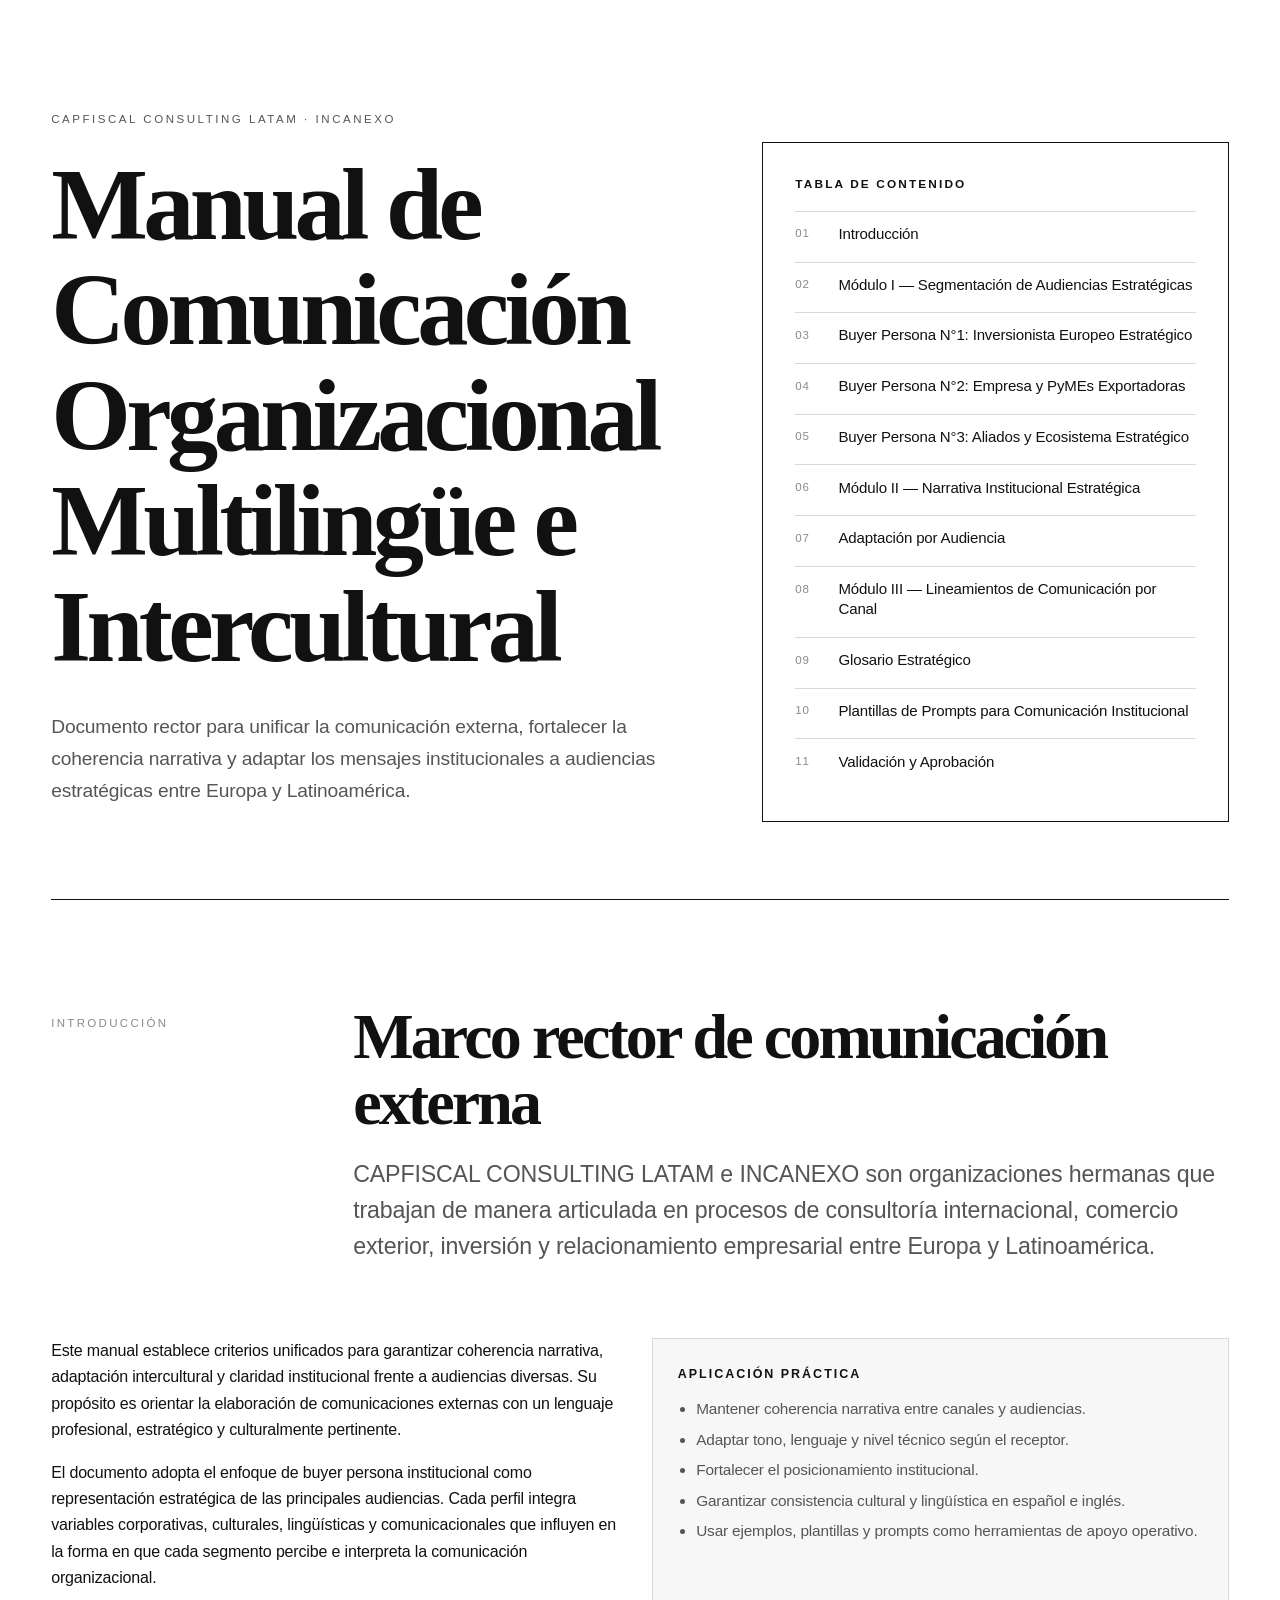
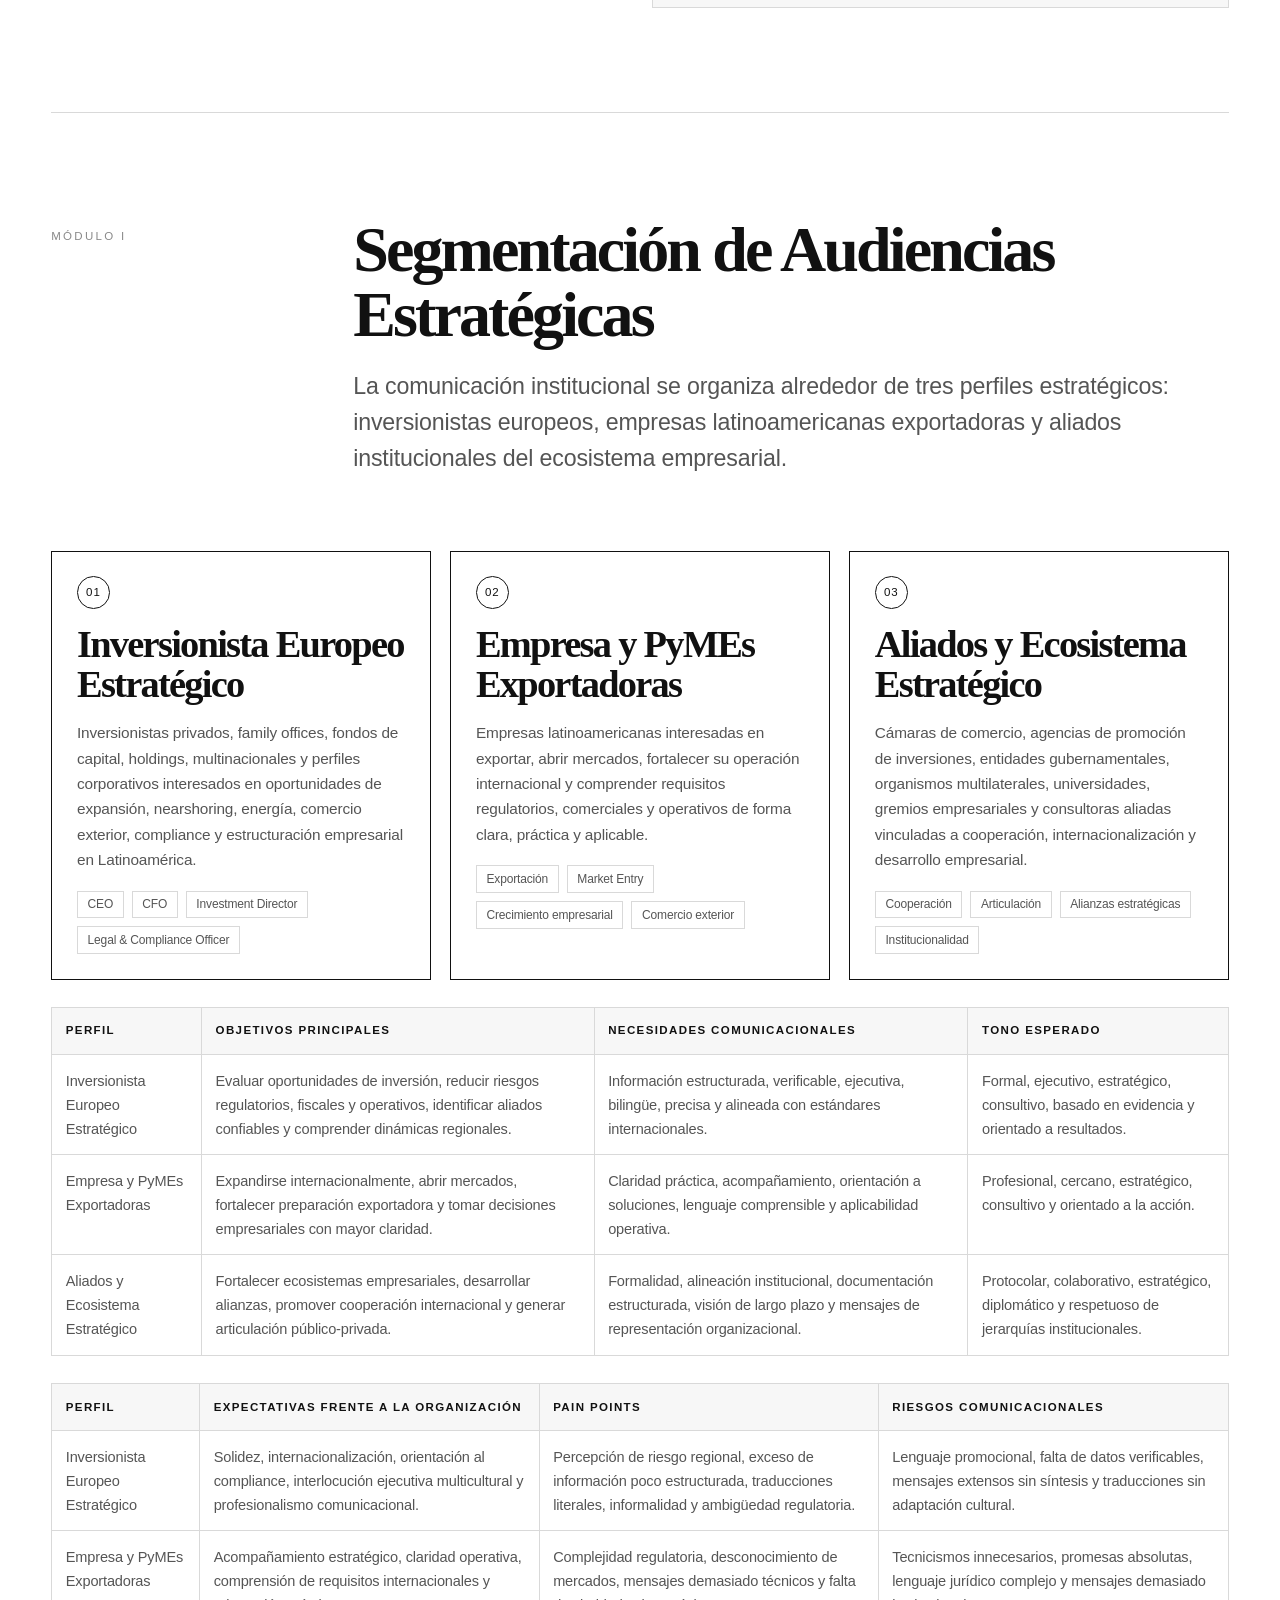
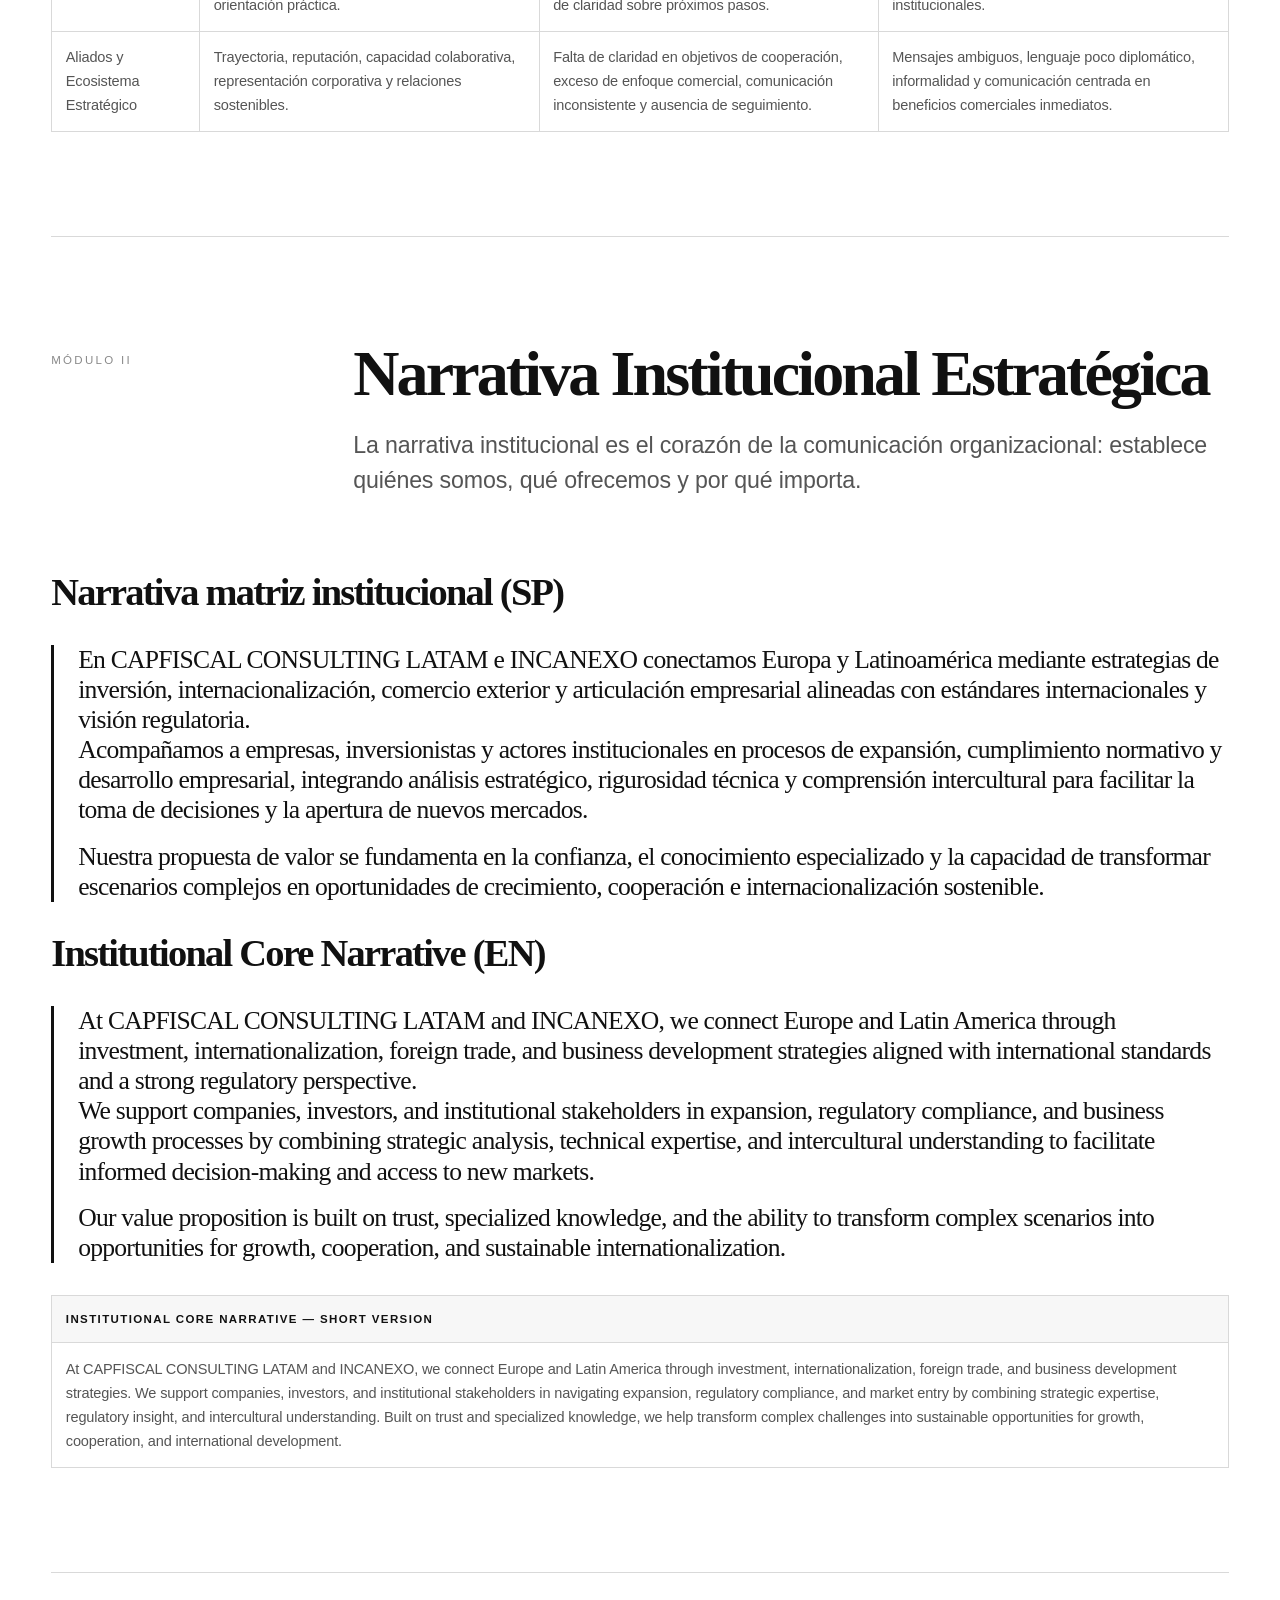
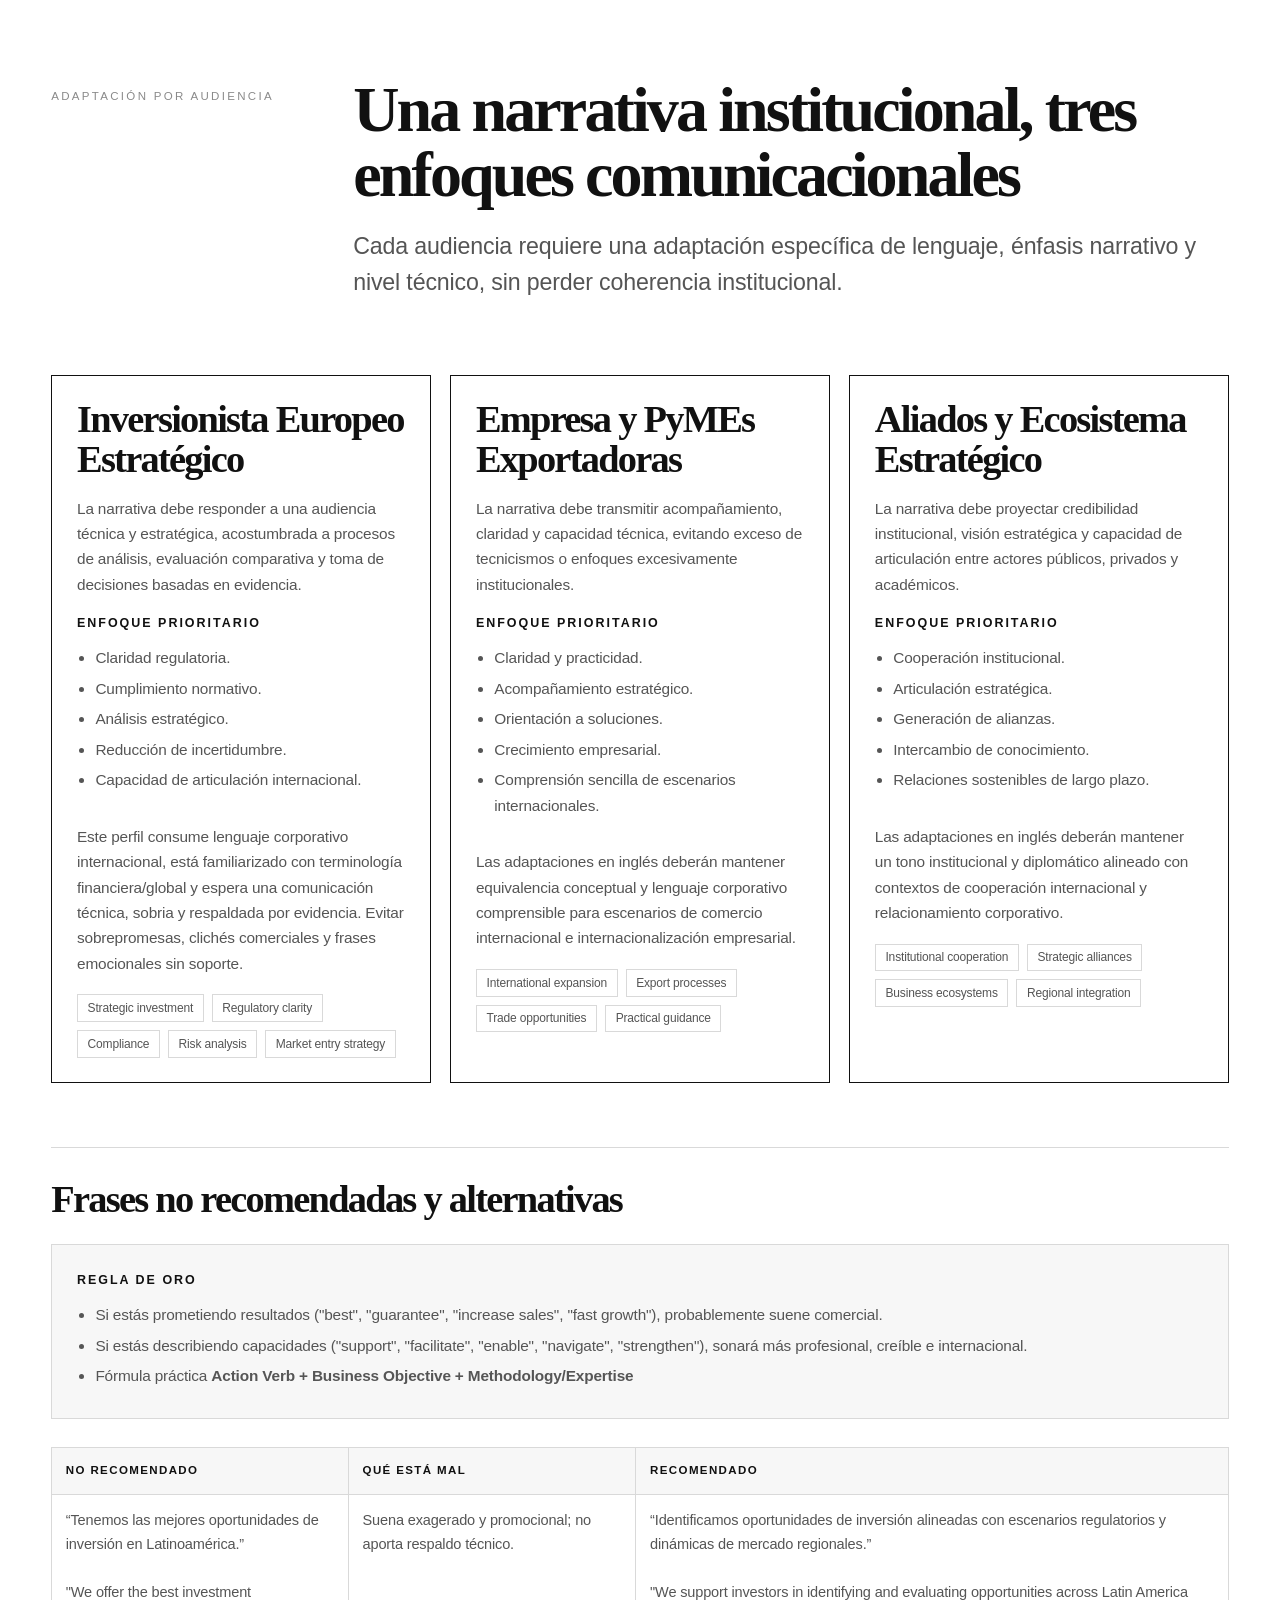
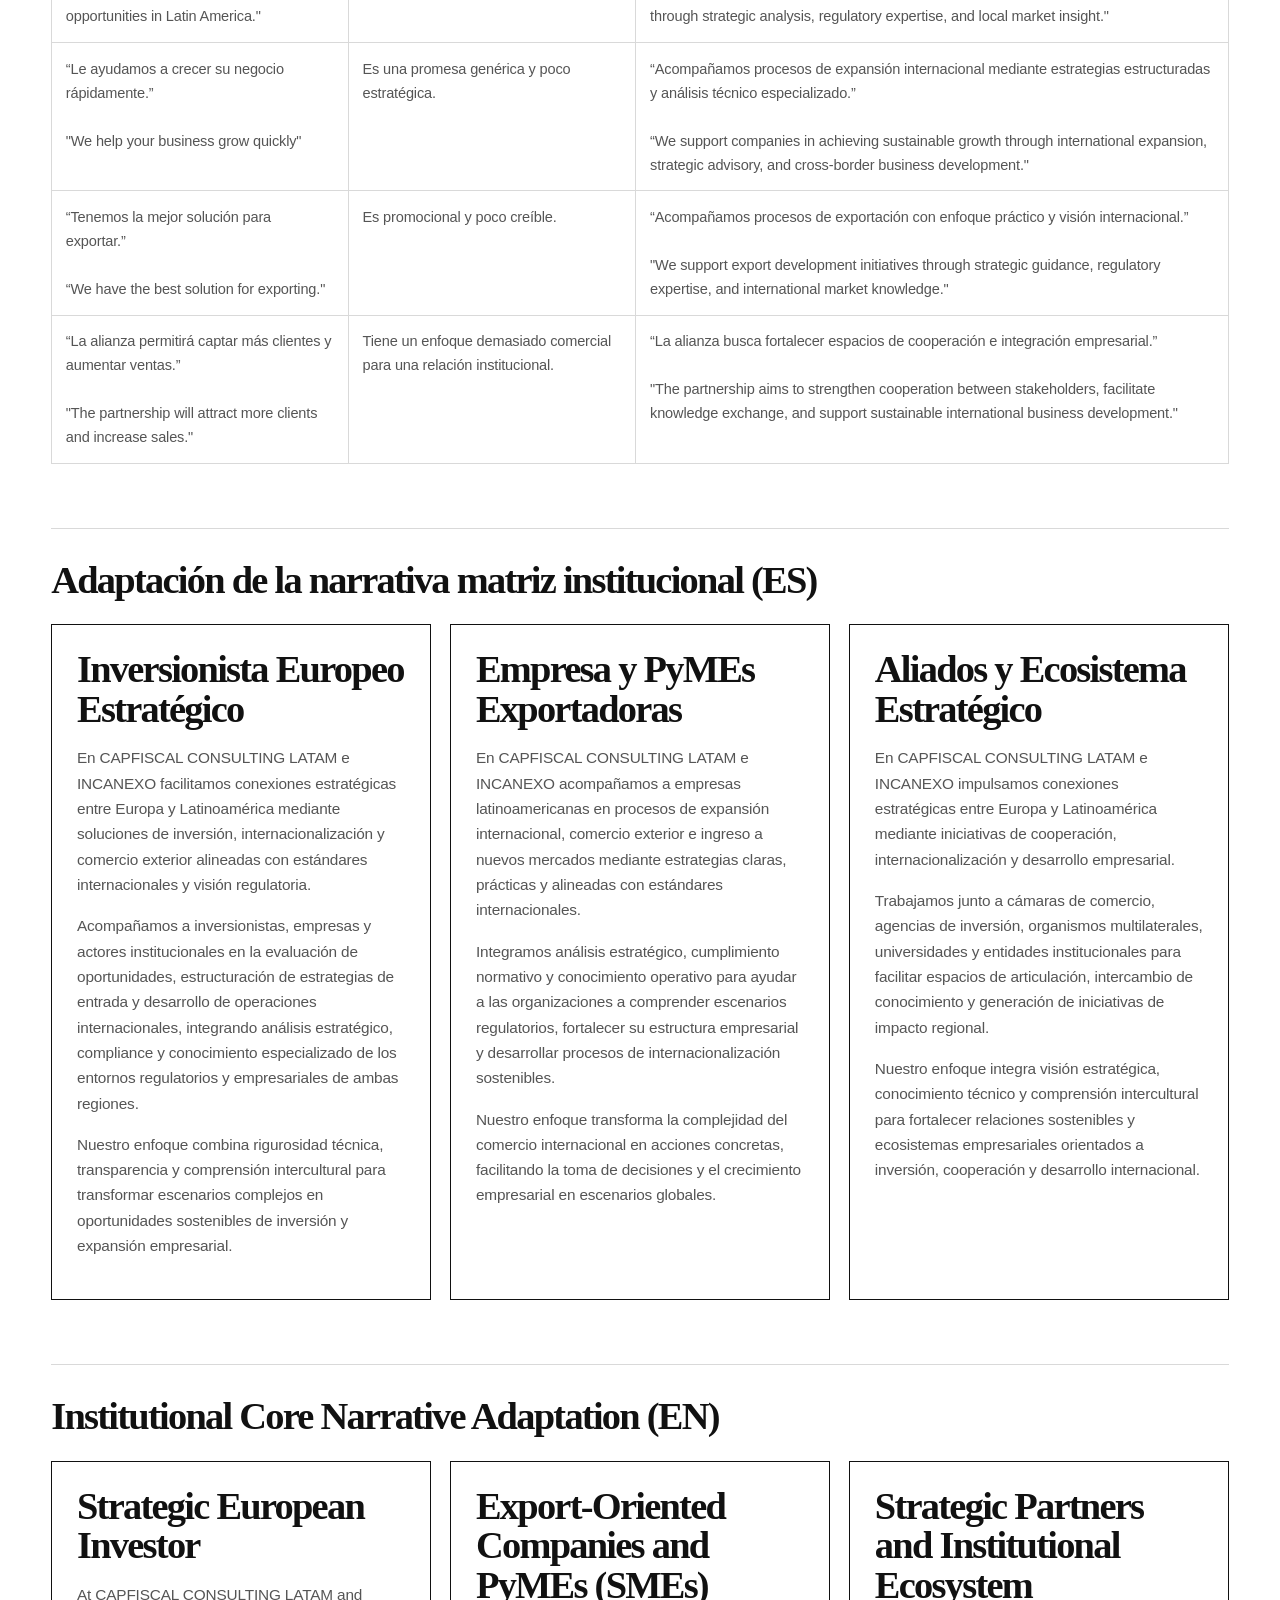
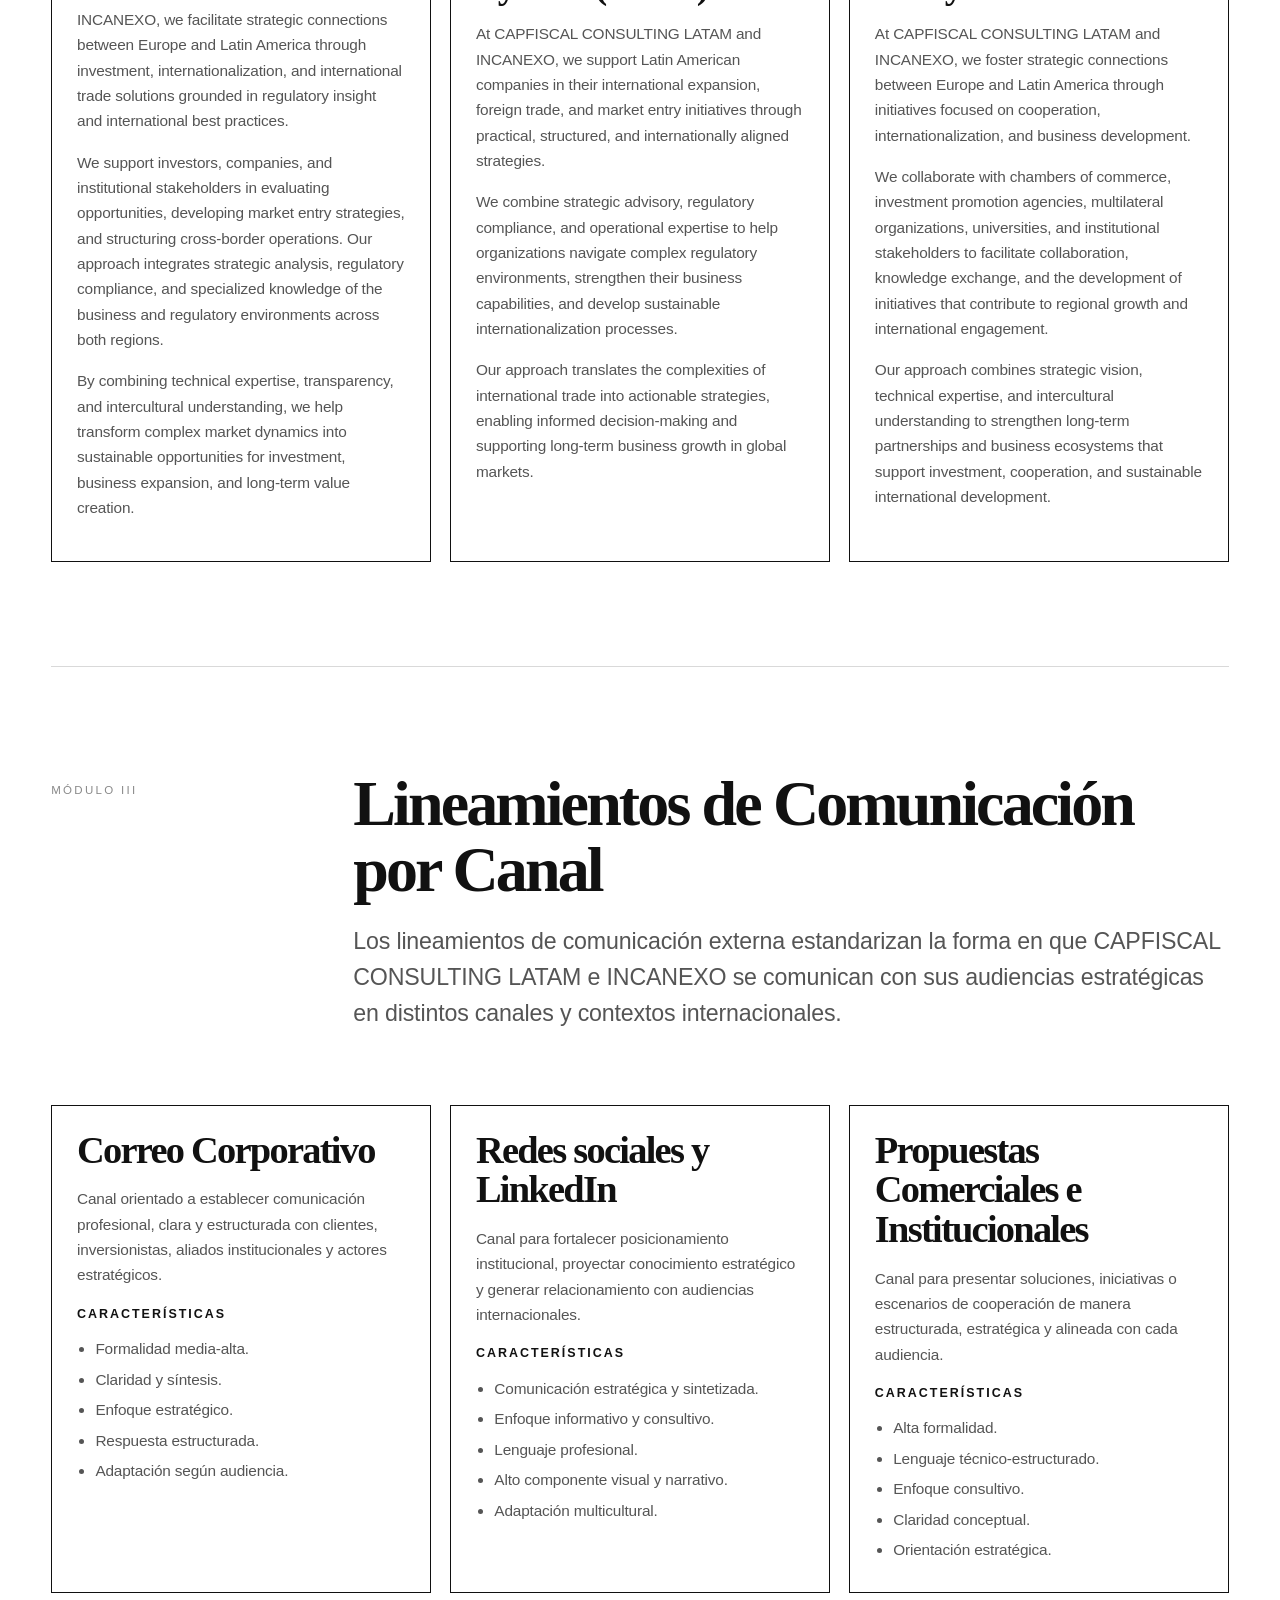
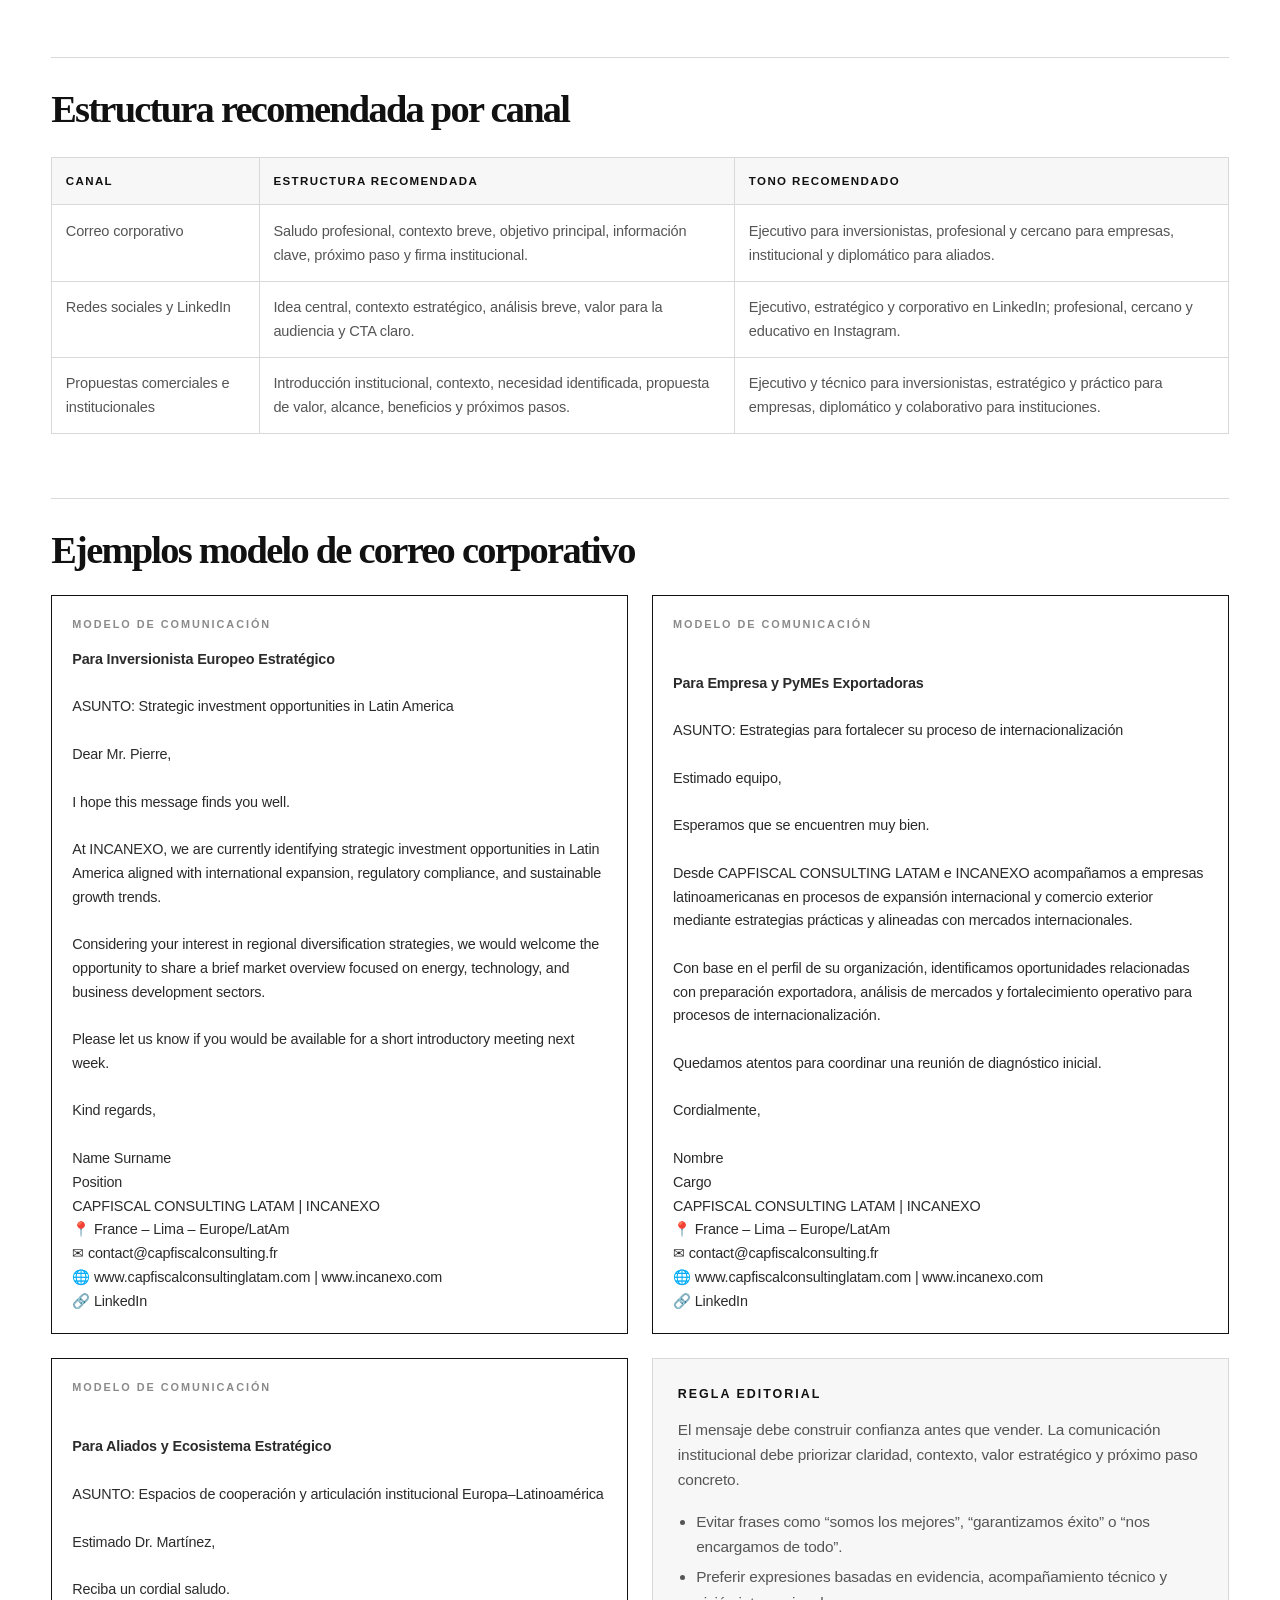
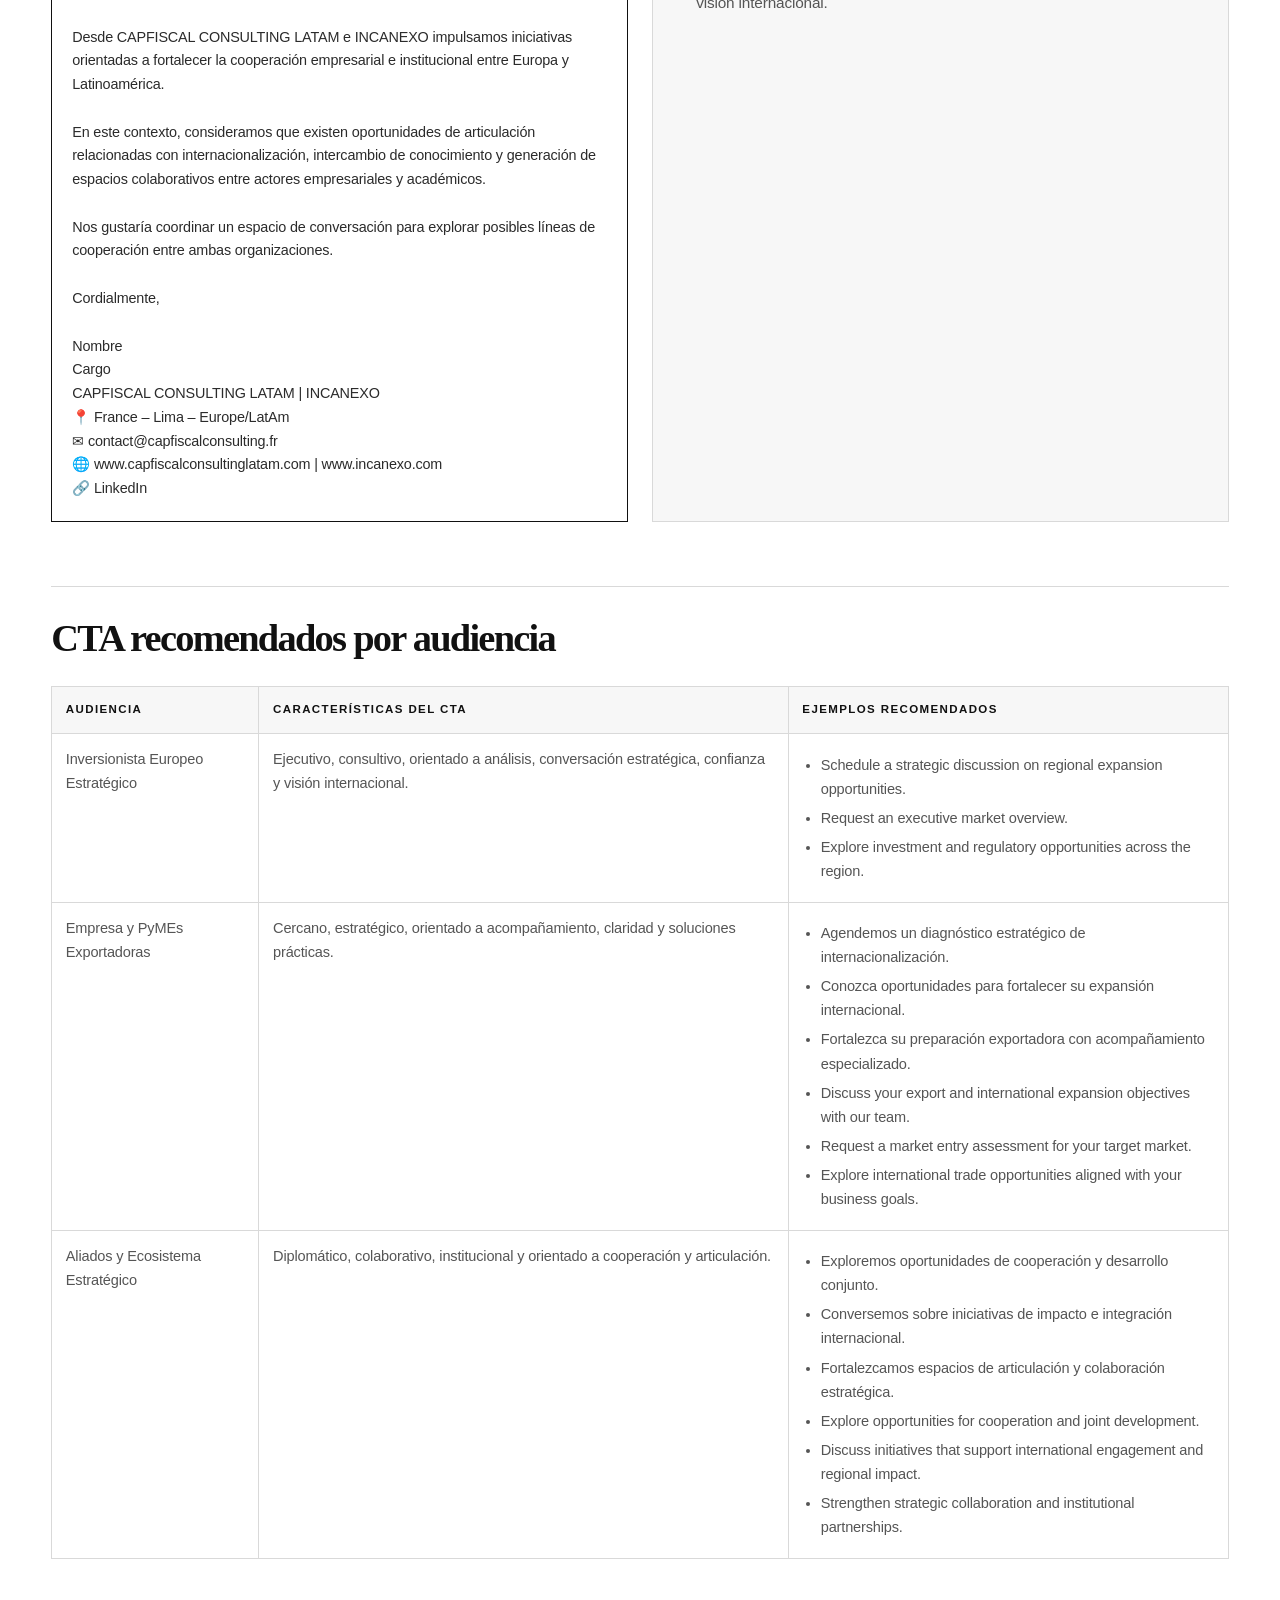
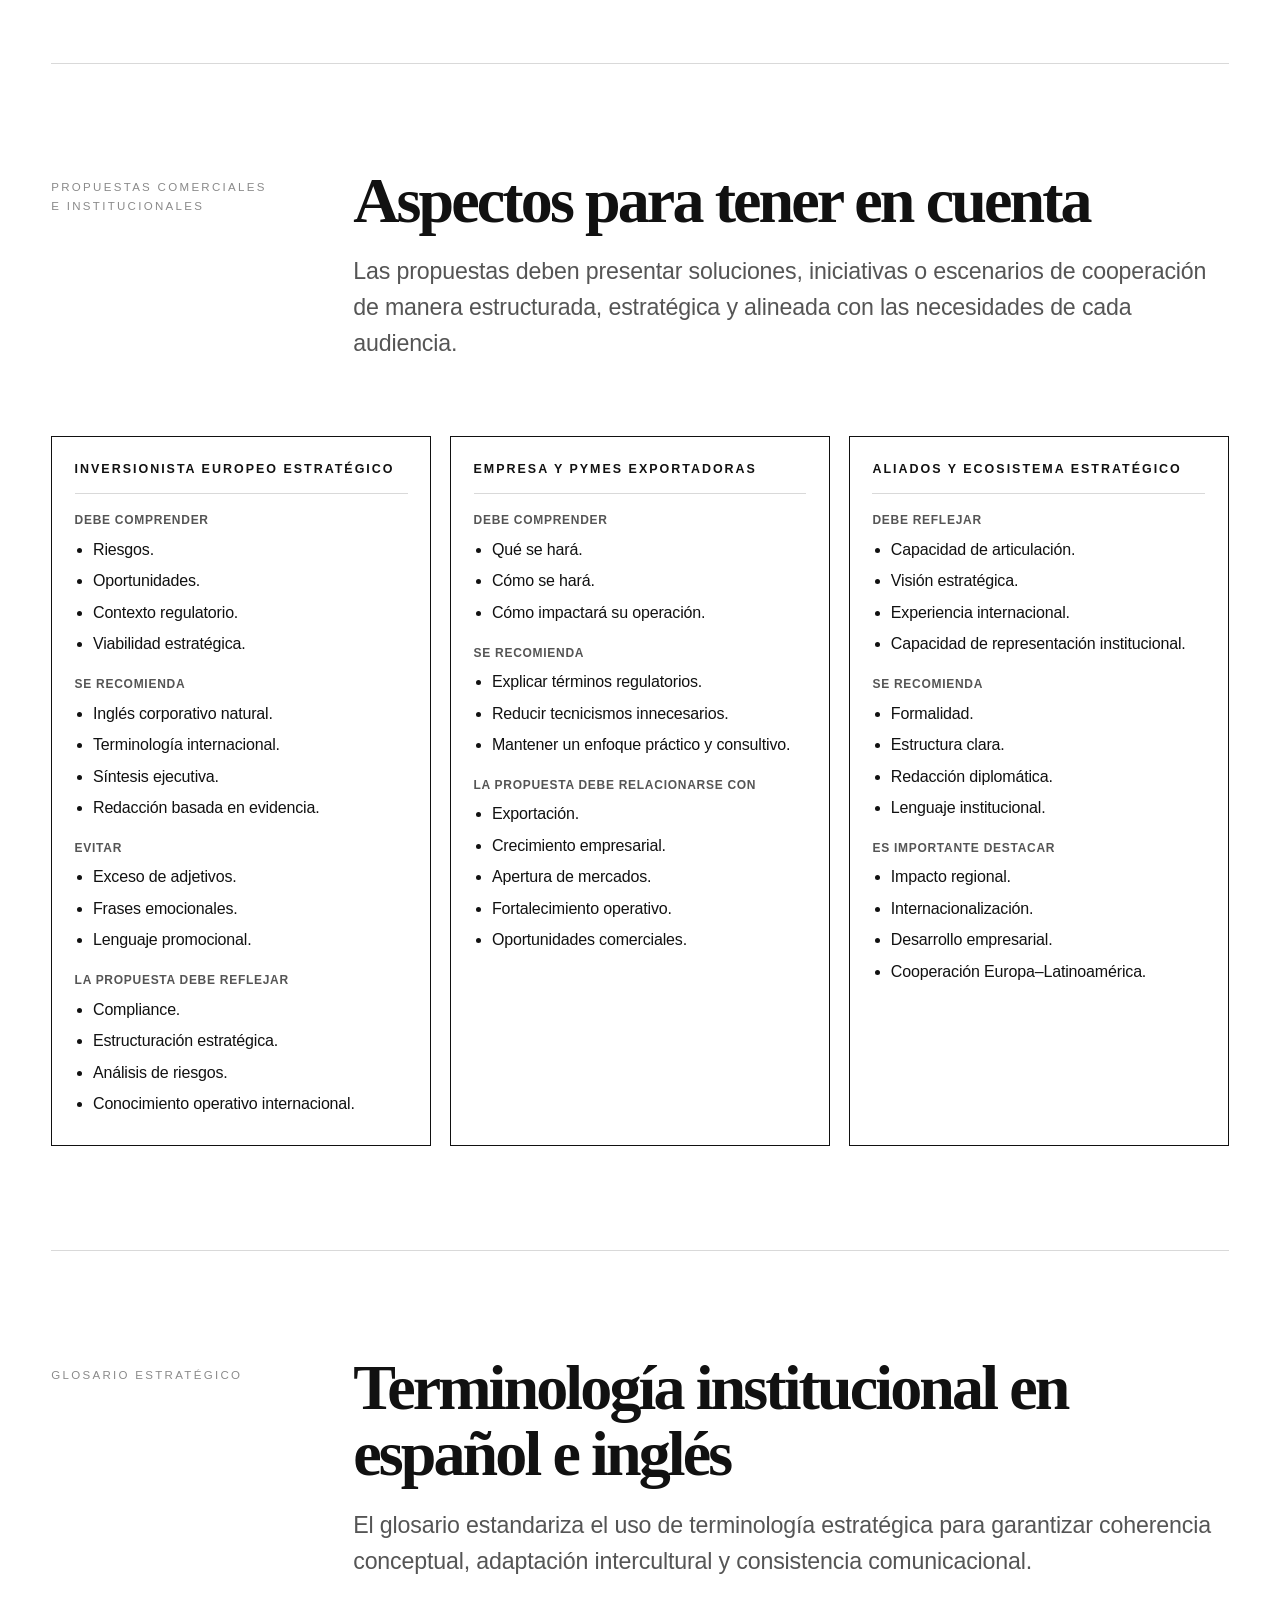
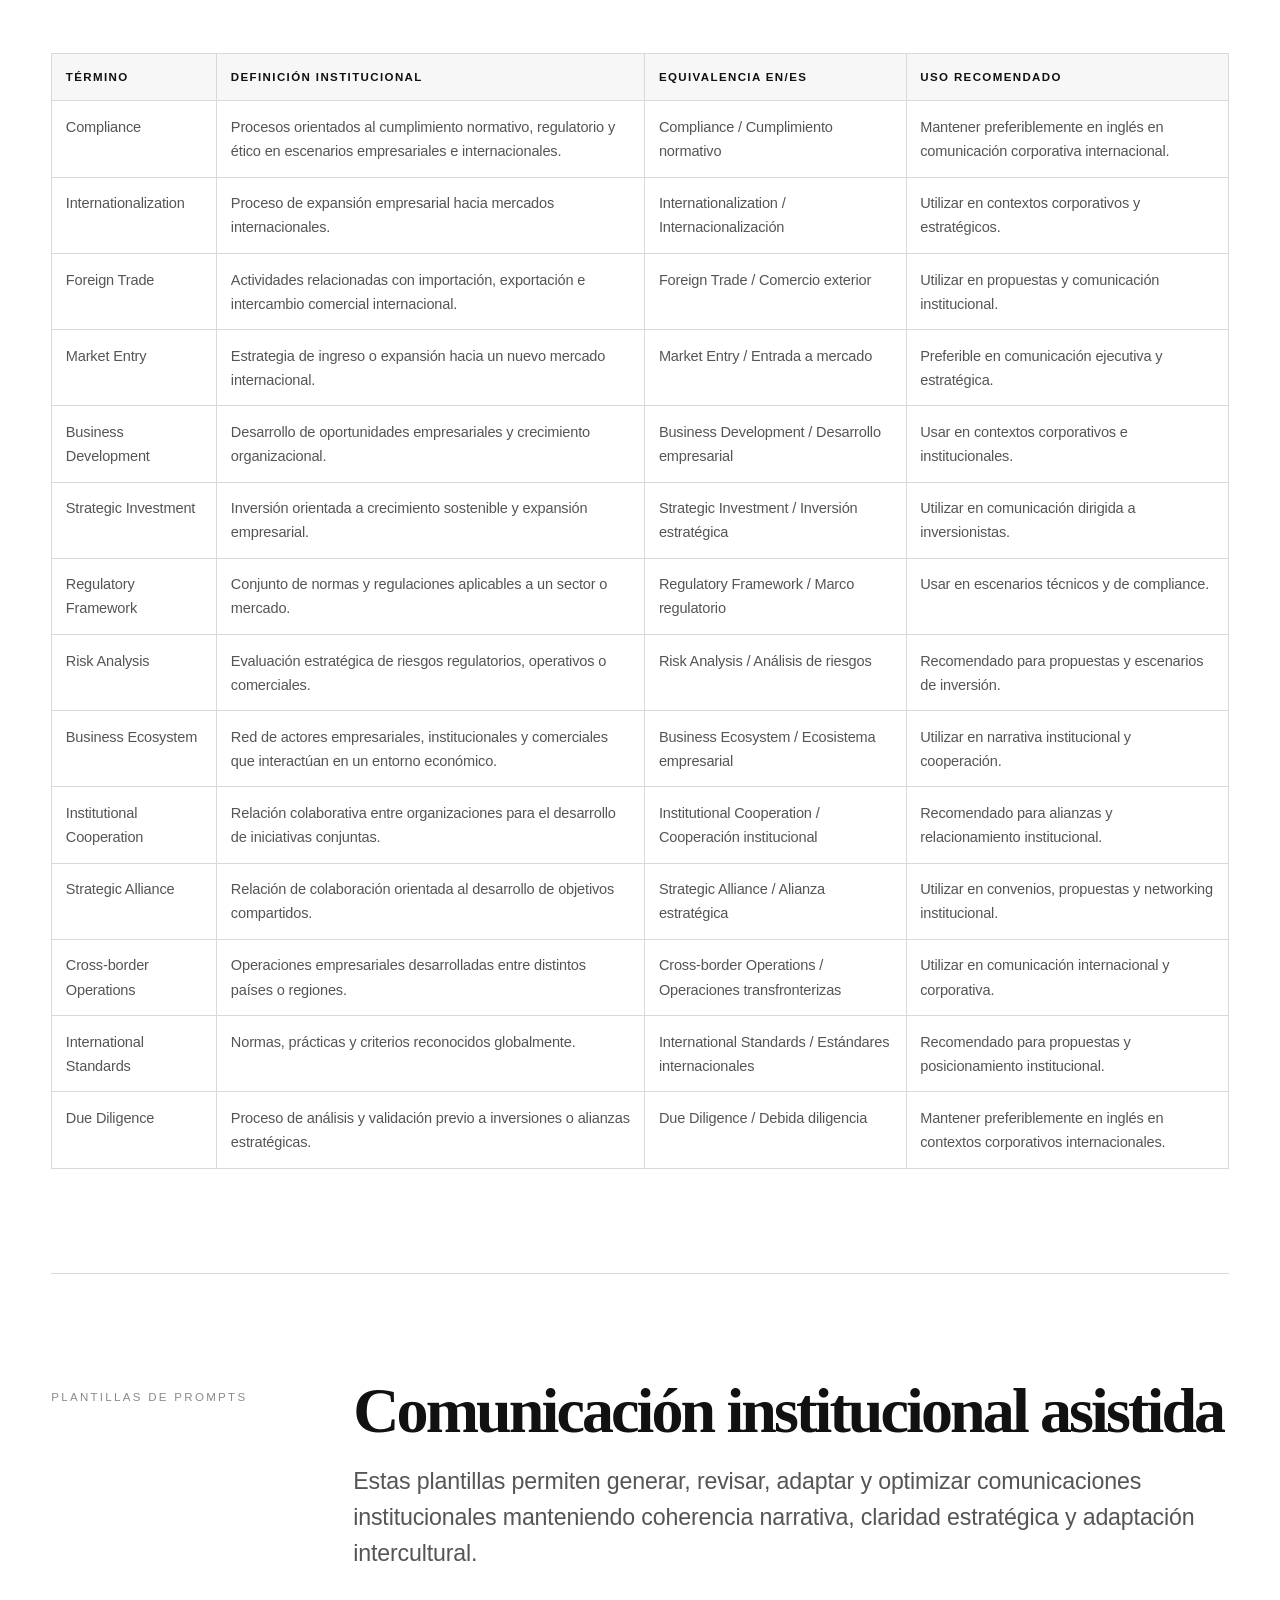
==== proyecto/brida-digital/manual_comunicacion_institucional.html @ a41c9863 "Create manual_comunicacion_institucional.html" ====
<!DOCTYPE html>
<html lang="es">
<head>
  <meta charset="UTF-8" />
  <meta name="viewport" content="width=device-width, initial-scale=1.0" />
  <title>Manual de Comunicación Organizacional Multilingüe e Intercultural</title>
  <style>
    :root {
      --black: #111111;
      --ink: #1f1f1f;
      --gray-900: #2b2b2b;
      --gray-700: #555555;
      --gray-500: #8a8a8a;
      --gray-300: #d9d9d9;
      --gray-200: #eeeeee;
      --gray-100: #f7f7f7;
      --white: #ffffff;
      --max-width: 1180px;
    }

    * {
      box-sizing: border-box;
    }

    html {
      scroll-behavior: smooth;
    }

    body {
      margin: 0;
      font-family: Inter, Helvetica, Arial, sans-serif;
      color: var(--black);
      background: var(--white);
      line-height: 1.65;
      letter-spacing: -0.01em;
    }

    h1,
    h2,
    h3,
    h4 {
      margin: 0;
      color: var(--black);
    }

    h1,
    h2,
    h3 {
      font-family: Georgia, "Times New Roman", serif;
      font-weight: 700;
      line-height: 1.03;
      letter-spacing: -0.045em;
    }

    h1 {
      font-size: clamp(3.4rem, 8vw, 7.8rem);
      max-width: 980px;
    }

    h2 {
      font-size: clamp(2.3rem, 5vw, 4.9rem);
    }

    h3 {
      font-size: clamp(1.55rem, 3vw, 2.55rem);
    }

    h4 {
      font-family: Inter, Helvetica, Arial, sans-serif;
      font-size: 0.78rem;
      letter-spacing: 0.16em;
      text-transform: uppercase;
      font-weight: 700;
      margin-bottom: 0.75rem;
    }

    p {
      margin: 0 0 1rem;
    }

    a {
      color: inherit;
      text-decoration: none;
    }

    ul {
      margin: 0;
      padding-left: 1.15rem;
    }

    li {
      margin: 0.32rem 0;
    }

    .page {
      width: min(var(--max-width), 92vw);
      margin: 0 auto;
    }

    .hero {
      min-height: 100vh;
      display: grid;
      align-items: end;
      padding: 4.8rem 0;
      border-bottom: 1px solid var(--black);
    }

    .hero-grid {
      display: grid;
      grid-template-columns: 1.15fr 0.85fr;
      gap: 5rem;
      align-items: end;
    }

    .eyebrow {
      font-size: 0.72rem;
      text-transform: uppercase;
      letter-spacing: 0.22em;
      color: var(--gray-700);
      margin-bottom: 1.4rem;
    }

    .hero-text {
      max-width: 760px;
      margin-top: 2rem;
      font-size: clamp(1rem, 1.5vw, 1.2rem);
      color: var(--gray-700);
    }

    .toc {
      border: 1px solid var(--black);
      padding: 2rem;
      background: var(--white);
    }

    .toc-title {
      font-size: 0.74rem;
      text-transform: uppercase;
      letter-spacing: 0.18em;
      margin-bottom: 1rem;
      font-weight: 800;
    }

    .toc ol {
      list-style: none;
      padding: 0;
      margin: 0;
      counter-reset: toc;
    }

    .toc li {
      counter-increment: toc;
      display: grid;
      grid-template-columns: 2rem 1fr;
      gap: 0.7rem;
      padding: 0.76rem 0;
      border-top: 1px solid var(--gray-300);
      font-size: 0.94rem;
      line-height: 1.35;
    }

    .toc li::before {
      content: counter(toc, decimal-leading-zero);
      color: var(--gray-500);
      font-size: 0.72rem;
      letter-spacing: 0.06em;
      padding-top: 0.15rem;
    }

    section {
      padding: 6.5rem 0;
      border-bottom: 1px solid var(--gray-300);
    }

    .section-head {
      display: grid;
      grid-template-columns: 230px 1fr;
      gap: 4.5rem;
      margin-bottom: 3.6rem;
    }

    .module-label {
      font-size: 0.72rem;
      letter-spacing: 0.2em;
      text-transform: uppercase;
      color: var(--gray-500);
      padding-top: 0.65rem;
    }

    .lead {
      max-width: 900px;
      margin-top: 1.3rem;
      color: var(--gray-700);
      font-size: clamp(1.1rem, 2vw, 1.45rem);
      line-height: 1.55;
    }

    .grid-2 {
      display: grid;
      grid-template-columns: repeat(2, minmax(0, 1fr));
      gap: 1.5rem;
    }

    .grid-3 {
      display: grid;
      grid-template-columns: repeat(3, minmax(0, 1fr));
      gap: 1.2rem;
    }

    .card {
      border: 1px solid var(--black);
      padding: 1.55rem;
      background: var(--white);
    }

    .card.soft {
      background: var(--gray-100);
      border-color: var(--gray-300);
    }

    .card h3 {
      margin-bottom: 1rem;
    }

    .card p,
    .card li,
    .meta {
      color: var(--gray-700);
      font-size: 0.96rem;
    }

    .number {
      display: inline-flex;
      align-items: center;
      justify-content: center;
      width: 2.05rem;
      height: 2.05rem;
      margin-bottom: 1rem;
      border: 1px solid var(--black);
      border-radius: 50%;
      font-size: 0.72rem;
      letter-spacing: 0.08em;
    }

    .tag-list {
      display: flex;
      flex-wrap: wrap;
      gap: 0.5rem;
      margin-top: 1.15rem;
    }

    .tag {
      display: inline-flex;
      align-items: center;
      border: 1px solid var(--gray-300);
      background: var(--white);
      padding: 0.35rem 0.6rem;
      font-size: 0.75rem;
      color: var(--gray-700);
      line-height: 1.2;
    }

    .quote {
      margin: 2rem 0;
      padding-left: 1.5rem;
      border-left: 3px solid var(--black);
      font-family: Georgia, "Times New Roman", serif;
      font-size: clamp(1rem, 2vw, 1.8rem);
      line-height: 1.18;
      letter-spacing: -0.03em;
    }

    table {
      width: 100%;
      border-collapse: collapse;
      margin-top: 1.7rem;
      font-size: 0.91rem;
    }

    th,
    td {
      border: 1px solid var(--gray-300);
      padding: 0.85rem;
      vertical-align: top;
      text-align: left;
    }

    th {
      background: var(--gray-100);
      font-size: 0.72rem;
      letter-spacing: 0.12em;
      text-transform: uppercase;
    }

    td {
      color: var(--gray-700);
    }

    .block-title {
      margin: 4rem 0 1.5rem;
      padding-top: 2rem;
      border-top: 1px solid var(--gray-300);
    }

    .email-box,
    .prompt-box {
      border: 1px solid var(--black);
      padding: 1.25rem;
      white-space: pre-line;
      background: var(--white);
      font-size: 0.9rem;
      color: var(--gray-900);
      min-height: 100%;
    }

    .email-box::before,
    .prompt-box::before {
      display: block;
      margin-bottom: 0.9rem;
      font-size: 0.68rem;
      letter-spacing: 0.18em;
      color: var(--gray-500);
      font-weight: 800;
    }

    .email-box::before {
      content: "MODELO DE COMUNICACIÓN";
    }

    .prompt-box::before {
      content: "PLANTILLA DE PROMPT";
    }

        .proposal-grid{
      display:grid;
      grid-template-columns:repeat(3,1fr);
      gap:1.2rem;
      margin-top:2rem;
    }

    .proposal-card{
      border:1px solid var(--black);
      padding:1.4rem;
      background:var(--white);
    }

    .proposal-card h4{
      border-bottom:1px solid var(--gray-300);
      padding-bottom:.8rem;
    }

    .proposal-card .mini-title{
      display:block;
      margin:1.1rem 0 .35rem;
      font-weight:700;
      text-transform:uppercase;
      letter-spacing:.06em;
      font-size:.75rem;
      color:var(--gray-700);
    }

    .split-line {
      height: 1px;
      background: var(--gray-300);
      margin: 2.5rem 0;
    }

    .footer {
      padding: 4rem 0;
      color: var(--gray-700);
      font-size: 0.9rem;
    }

    .link-institutional {
    color: #111;
    text-decoration: none;
    border-bottom: 1px solid #111;
    padding-bottom: 2px;
    transition: all 0.2s ease;
    font-weight: 500;
}

.link-institutional:hover {
    color: #555;
    border-bottom-color: #555;
}

    @media (max-width: 980px) {
      .hero-grid,
      .section-head,
      .grid-2,
      .grid-3,
      .proposal-grid {
        grid-template-columns: 1fr;
      }

      .hero {
        min-height: auto;
        padding: 4rem 0;
      }

      .section-head {
        gap: 1.2rem;
      }

      section {
        padding: 4.4rem 0;
      }

      table {
        display: block;
        overflow-x: auto;
        white-space: normal;
      }
    }
  </style>
</head>
<body>
  <header class="hero page" id="inicio">
    <div class="hero-grid">
      <div>
        <div class="eyebrow">CAPFISCAL CONSULTING LATAM · INCANEXO</div>
        <h1>Manual de Comunicación Organizacional Multilingüe e Intercultural</h1>
        <p class="hero-text">
          Documento rector para unificar la comunicación externa, fortalecer la coherencia narrativa y adaptar los mensajes institucionales a audiencias estratégicas entre Europa y Latinoamérica.
        </p>
      </div>

      <nav class="toc" aria-label="Tabla de contenido">
        <div class="toc-title">Tabla de contenido</div>
        <ol>
          <li><a href="#introduccion">Introducción</a></li>
          <li><a href="#modulo-i">Módulo I — Segmentación de Audiencias Estratégicas</a></li>
          <li><a href="#buyer-1">Buyer Persona N°1: Inversionista Europeo Estratégico</a></li>
          <li><a href="#buyer-2">Buyer Persona N°2: Empresa y PyMEs Exportadoras</a></li>
          <li><a href="#buyer-3">Buyer Persona N°3: Aliados y Ecosistema Estratégico</a></li>
          <li><a href="#modulo-ii">Módulo II — Narrativa Institucional Estratégica</a></li>
          <li><a href="#adaptacion">Adaptación por Audiencia</a></li>
          <li><a href="#modulo-iii">Módulo III — Lineamientos de Comunicación por Canal</a></li>
          <li><a href="#glosario">Glosario Estratégico</a></li>
          <li><a href="#prompts">Plantillas de Prompts para Comunicación Institucional</a></li>
          <li><a href="#validacion">Validación y Aprobación</a></li>
        </ol>
      </nav>
    </div>
  </header>

  <main class="page">
    <section id="introduccion">
      <div class="section-head">
        <div class="module-label">Introducción</div>
        <div>
          <h2>Marco rector de comunicación externa</h2>
          <p class="lead">
            CAPFISCAL CONSULTING LATAM e INCANEXO son organizaciones hermanas que trabajan de manera articulada en procesos de consultoría internacional, comercio exterior, inversión y relacionamiento empresarial entre Europa y Latinoamérica.
          </p>
        </div>
      </div>

      <div class="grid-2">
        <div>
          <p>
            Este manual establece criterios unificados para garantizar coherencia narrativa, adaptación intercultural y claridad institucional frente a audiencias diversas. Su propósito es orientar la elaboración de comunicaciones externas con un lenguaje profesional, estratégico y culturalmente pertinente.
          </p>
          <p>
            El documento adopta el enfoque de buyer persona institucional como representación estratégica de las principales audiencias. Cada perfil integra variables corporativas, culturales, lingüísticas y comunicacionales que influyen en la forma en que cada segmento percibe e interpreta la comunicación organizacional.
          </p>
        </div>
        <div class="card soft">
          <h4>Aplicación práctica</h4>
          <ul>
            <li>Mantener coherencia narrativa entre canales y audiencias.</li>
            <li>Adaptar tono, lenguaje y nivel técnico según el receptor.</li>
            <li>Fortalecer el posicionamiento institucional.</li>
            <li>Garantizar consistencia cultural y lingüística en español e inglés.</li>
            <li>Usar ejemplos, plantillas y prompts como herramientas de apoyo operativo.</li>
          </ul>
        </div>
      </div>
    </section>

    <section id="modulo-i">
      <div class="section-head">
        <div class="module-label">Módulo I</div>
        <div>
          <h2>Segmentación de Audiencias Estratégicas</h2>
          <p class="lead">
            La comunicación institucional se organiza alrededor de tres perfiles estratégicos: inversionistas europeos, empresas latinoamericanas exportadoras y aliados institucionales del ecosistema empresarial.
          </p>
        </div>
      </div>

      <div class="grid-3">
        <article class="card" id="buyer-1">
          <span class="number">01</span>
          <h3>Inversionista Europeo Estratégico</h3>
          <p class="meta">
            Inversionistas privados, family offices, fondos de capital, holdings, multinacionales y perfiles corporativos interesados en oportunidades de expansión, nearshoring, energía, comercio exterior, compliance y estructuración empresarial en Latinoamérica.
          </p>
          <div class="tag-list">
            <span class="tag">CEO</span>
            <span class="tag">CFO</span>
            <span class="tag">Investment Director</span>
            <span class="tag">Legal & Compliance Officer</span>
          </div>
        </article>

        <article class="card" id="buyer-2">
          <span class="number">02</span>
          <h3>Empresa y PyMEs Exportadoras</h3>
          <p class="meta">
            Empresas latinoamericanas interesadas en exportar, abrir mercados, fortalecer su operación internacional y comprender requisitos regulatorios, comerciales y operativos de forma clara, práctica y aplicable.
          </p>
          <div class="tag-list">
            <span class="tag">Exportación</span>
            <span class="tag">Market Entry</span>
            <span class="tag">Crecimiento empresarial</span>
            <span class="tag">Comercio exterior</span>
          </div>
        </article>

        <article class="card" id="buyer-3">
          <span class="number">03</span>
          <h3>Aliados y Ecosistema Estratégico</h3>
          <p class="meta">
            Cámaras de comercio, agencias de promoción de inversiones, entidades gubernamentales, organismos multilaterales, universidades, gremios empresariales y consultoras aliadas vinculadas a cooperación, internacionalización y desarrollo empresarial.
          </p>
          <div class="tag-list">
            <span class="tag">Cooperación</span>
            <span class="tag">Articulación</span>
            <span class="tag">Alianzas estratégicas</span>
            <span class="tag">Institucionalidad</span>
          </div>
        </article>
      </div>

      <table>
        <thead>
          <tr>
            <th>Perfil</th>
            <th>Objetivos principales</th>
            <th>Necesidades comunicacionales</th>
            <th>Tono esperado</th>
          </tr>
        </thead>
        <tbody>
          <tr>
            <td>Inversionista Europeo Estratégico</td>
            <td>Evaluar oportunidades de inversión, reducir riesgos regulatorios, fiscales y operativos, identificar aliados confiables y comprender dinámicas regionales.</td>
            <td>Información estructurada, verificable, ejecutiva, bilingüe, precisa y alineada con estándares internacionales.</td>
            <td>Formal, ejecutivo, estratégico, consultivo, basado en evidencia y orientado a resultados.</td>
          </tr>
          <tr>
            <td>Empresa y PyMEs Exportadoras</td>
            <td>Expandirse internacionalmente, abrir mercados, fortalecer preparación exportadora y tomar decisiones empresariales con mayor claridad.</td>
            <td>Claridad práctica, acompañamiento, orientación a soluciones, lenguaje comprensible y aplicabilidad operativa.</td>
            <td>Profesional, cercano, estratégico, consultivo y orientado a la acción.</td>
          </tr>
          <tr>
            <td>Aliados y Ecosistema Estratégico</td>
            <td>Fortalecer ecosistemas empresariales, desarrollar alianzas, promover cooperación internacional y generar articulación público-privada.</td>
            <td>Formalidad, alineación institucional, documentación estructurada, visión de largo plazo y mensajes de representación organizacional.</td>
            <td>Protocolar, colaborativo, estratégico, diplomático y respetuoso de jerarquías institucionales.</td>
          </tr>
        </tbody>
      </table>

      <table>
        <thead>
          <tr>
            <th>Perfil</th>
            <th>Expectativas frente a la organización</th>
            <th>Pain points</th>
            <th>Riesgos comunicacionales</th>
          </tr>
        </thead>
        <tbody>
          <tr>
            <td>Inversionista Europeo Estratégico</td>
            <td>Solidez, internacionalización, orientación al compliance, interlocución ejecutiva multicultural y profesionalismo comunicacional.</td>
            <td>Percepción de riesgo regional, exceso de información poco estructurada, traducciones literales, informalidad y ambigüedad regulatoria.</td>
            <td>Lenguaje promocional, falta de datos verificables, mensajes extensos sin síntesis y traducciones sin adaptación cultural.</td>
          </tr>
          <tr>
            <td>Empresa y PyMEs Exportadoras</td>
            <td>Acompañamiento estratégico, claridad operativa, comprensión de requisitos internacionales y orientación práctica.</td>
            <td>Complejidad regulatoria, desconocimiento de mercados, mensajes demasiado técnicos y falta de claridad sobre próximos pasos.</td>
            <td>Tecnicismos innecesarios, promesas absolutas, lenguaje jurídico complejo y mensajes demasiado institucionales.</td>
          </tr>
          <tr>
            <td>Aliados y Ecosistema Estratégico</td>
            <td>Trayectoria, reputación, capacidad colaborativa, representación corporativa y relaciones sostenibles.</td>
            <td>Falta de claridad en objetivos de cooperación, exceso de enfoque comercial, comunicación inconsistente y ausencia de seguimiento.</td>
            <td>Mensajes ambiguos, lenguaje poco diplomático, informalidad y comunicación centrada en beneficios comerciales inmediatos.</td>
          </tr>
        </tbody>
      </table>
    </section>

    <section id="modulo-ii">
      <div class="section-head">
        <div class="module-label">Módulo II</div>
        <div>
          <h2>Narrativa Institucional Estratégica</h2>
          <p class="lead">
            La narrativa institucional es el corazón de la comunicación organizacional: establece quiénes somos, qué ofrecemos y por qué importa.
          </p>
        </div>
      </div>

      <h3>Narrativa matriz institucional (SP)</h3>
      <div class="quote">
        En CAPFISCAL CONSULTING LATAM e INCANEXO conectamos Europa y Latinoamérica mediante estrategias de inversión, internacionalización, comercio exterior y articulación empresarial alineadas con estándares internacionales y visión regulatoria.
      
      <p>
        Acompañamos a empresas, inversionistas y actores institucionales en procesos de expansión, cumplimiento normativo y desarrollo empresarial, integrando análisis estratégico, rigurosidad técnica y comprensión intercultural para facilitar la toma de decisiones y la apertura de nuevos mercados.
      </p>
      <p>
        Nuestra propuesta de valor se fundamenta en la confianza, el conocimiento especializado y la capacidad de transformar escenarios complejos en oportunidades de crecimiento, cooperación e internacionalización sostenible.
      </p>
      </div>

      <h3>Institutional Core Narrative (EN)</h3>
      <div class="quote">
        At CAPFISCAL CONSULTING LATAM and INCANEXO, we connect Europe and Latin America through investment, internationalization, foreign trade, and business development strategies aligned with international standards and a strong regulatory perspective.      
      <p>
     We support companies, investors, and institutional stakeholders in expansion, regulatory compliance, and business growth processes by combining strategic analysis, technical expertise, and intercultural understanding to facilitate informed decision-making and access to new markets.
      </p>
      <p>
      Our value proposition is built on trust, specialized knowledge, and the ability to transform complex scenarios into opportunities for growth, cooperation, and sustainable internationalization.
      </p>
      </div>
      
      <table>
        <thead>
          <tr>
            <th>Institutional Core Narrative — Short Version</th>
          </tr>
        </thead>
        <tbody>
          <tr>
            <td>
              At CAPFISCAL CONSULTING LATAM and INCANEXO, we connect Europe and Latin America through investment, internationalization, foreign trade, and business development strategies.

We support companies, investors, and institutional stakeholders in navigating expansion, regulatory compliance, and market entry by combining strategic expertise, regulatory insight, and intercultural understanding.

Built on trust and specialized knowledge, we help transform complex challenges into sustainable opportunities for growth, cooperation, and international development.
            </td>
          </tr>
        </tbody>
      </table>


    </section>

    <section id="adaptacion">
      <div class="section-head">
        <div class="module-label">Adaptación por audiencia</div>
        <div>
          <h2>Una narrativa institucional, tres enfoques comunicacionales</h2>
          <p class="lead">
            Cada audiencia requiere una adaptación específica de lenguaje, énfasis narrativo y nivel técnico, sin perder coherencia institucional.
          </p>
        </div>
      </div>

      <div class="grid-3">
        <article class="card">
          <h3>Inversionista Europeo Estratégico</h3>
          <p>La narrativa debe responder a una audiencia técnica y estratégica, acostumbrada a procesos de análisis, evaluación comparativa y toma de decisiones basadas en evidencia.</p>
          <h4>Enfoque prioritario</h4>
          <ul>
            <li>Claridad regulatoria.</li>
            <li>Cumplimiento normativo.</li>
            <li>Análisis estratégico.</li>
            <li>Reducción de incertidumbre.</li>
            <li>Capacidad de articulación internacional.</li>
          </ul><br>
          <p>Este perfil consume lenguaje corporativo internacional, está familiarizado con terminología financiera/global y espera una comunicación técnica, sobria y respaldada por evidencia. Evitar sobrepromesas, clichés comerciales y frases emocionales sin soporte.</p>
          <div class="tag-list">
            <span class="tag">Strategic investment</span>
            <span class="tag">Regulatory clarity</span>
            <span class="tag">Compliance</span>
            <span class="tag">Risk analysis</span>
            <span class="tag">Market entry strategy</span>
          </div>
        </article>

        <article class="card">
          <h3>Empresa y PyMEs Exportadoras</h3>
          <p>La narrativa debe transmitir acompañamiento, claridad y capacidad técnica, evitando exceso de tecnicismos o enfoques excesivamente institucionales.</p>
          <h4>Enfoque prioritario</h4>
          <ul>
            <li>Claridad y practicidad.</li>
            <li>Acompañamiento estratégico.</li>
            <li>Orientación a soluciones.</li>
            <li>Crecimiento empresarial.</li>
            <li>Comprensión sencilla de escenarios internacionales.</li>
          </ul><br>
          <p>Las adaptaciones en inglés deberán mantener equivalencia conceptual y lenguaje corporativo comprensible para escenarios de comercio internacional e internacionalización empresarial.</p>
          <div class="tag-list">
            <span class="tag">International expansion</span>
            <span class="tag">Export processes</span>
            <span class="tag">Trade opportunities</span>
            <span class="tag">Practical guidance</span>
          </div>
        </article>

        <article class="card">
          <h3>Aliados y Ecosistema Estratégico</h3>
          <p>La narrativa debe proyectar credibilidad institucional, visión estratégica y capacidad de articulación entre actores públicos, privados y académicos.</p>
          <h4>Enfoque prioritario</h4>
          <ul>
            <li>Cooperación institucional.</li>
            <li>Articulación estratégica.</li>
            <li>Generación de alianzas.</li>
            <li>Intercambio de conocimiento.</li>
            <li>Relaciones sostenibles de largo plazo.</li>
          </ul><br>
          <p>Las adaptaciones en inglés deberán mantener un tono institucional y diplomático alineado con contextos de cooperación internacional y relacionamiento corporativo.</p>
          <div class="tag-list">
            <span class="tag">Institutional cooperation</span>
            <span class="tag">Strategic alliances</span>
            <span class="tag">Business ecosystems</span>
            <span class="tag">Regional integration</span>
          </div>
        </article>
      </div>

      <h3 class="block-title">Frases no recomendadas y alternativas</h3>
      <div class="card soft">
          <h4>Regla de oro</h4>
          <ul>
            <li>Si estás prometiendo resultados ("best", "guarantee", "increase sales", "fast growth"), probablemente suene comercial.</li>
            <li>Si estás describiendo capacidades ("support", "facilitate", "enable", "navigate", "strengthen"), sonará más profesional, creíble e internacional.</li>
            <li>Fórmula práctica <b>Action Verb + Business Objective + Methodology/Expertise</b></li>
          </ul>
        </div>
      <table>
        <thead>
          <tr>
            <th>No recomendado</th>
            <th>Qué está mal</th>
            <th>Recomendado</th>
          </tr>
        </thead>
        <tbody>
          <tr>
            <td>“Tenemos las mejores oportunidades de inversión en Latinoamérica.”<br><br>
                 "We offer the best investment opportunities in Latin America."
            </td>
            <td>Suena exagerado y promocional; no aporta respaldo técnico.</td>
            <td>“Identificamos oportunidades de inversión alineadas con escenarios regulatorios y dinámicas de mercado regionales.”<br><br>
                "We support investors in identifying and evaluating opportunities across Latin America through strategic analysis, regulatory expertise, and local market insight."

            </td>
          </tr>
          <tr>
            <td>“Le ayudamos a crecer su negocio rápidamente.” <br><br>
                 "We help your business grow quickly"
            </td>
            <td>Es una promesa genérica y poco estratégica.</td>
            <td>
              “Acompañamos procesos de expansión internacional mediante estrategias estructuradas y análisis técnico especializado.”<br><br>
              “We support companies in achieving sustainable growth through international expansion, strategic advisory, and cross-border business development."
            </td>
          </tr>
          <tr>
            <td>“Tenemos la mejor solución para exportar.”<br><br>
                “We have the best solution for exporting."
            </td>
            <td>Es promocional y poco creíble.</td>
            <td>“Acompañamos procesos de exportación con enfoque práctico y visión internacional.”<br><br>
                "We support export development initiatives through strategic guidance, regulatory expertise, and international market knowledge."
            </td>
          </tr>
          <tr>
            <td>“La alianza permitirá captar más clientes y aumentar ventas.”<br><br>
               "The partnership will attract more clients and increase sales."

            </td>
            <td>Tiene un enfoque demasiado comercial para una relación institucional.</td>
            <td>“La alianza busca fortalecer espacios de cooperación e integración empresarial.”<br><br>
                "The partnership aims to strengthen cooperation between stakeholders, facilitate knowledge exchange, and support sustainable international business development."
            </td>
          </tr>
        </tbody>
      </table>


     <h3 class="block-title">Adaptación de la narrativa matriz institucional (ES) </h3>
      <div class="grid-3">
         <article class="card">
          <h3>Inversionista Europeo Estratégico</h3>
          <p>
            En CAPFISCAL CONSULTING LATAM e INCANEXO facilitamos conexiones estratégicas entre Europa y Latinoamérica mediante soluciones de inversión, internacionalización y comercio exterior alineadas con estándares internacionales y visión regulatoria.
          </p>
          <p>
            Acompañamos a inversionistas, empresas y actores institucionales en la evaluación de oportunidades, estructuración de estrategias de entrada y desarrollo de operaciones internacionales, integrando análisis estratégico, compliance y conocimiento especializado de los entornos regulatorios y empresariales de ambas regiones.
          </p>
          <p>
            Nuestro enfoque combina rigurosidad técnica, transparencia y comprensión intercultural para transformar escenarios complejos en oportunidades sostenibles de inversión y expansión empresarial.
          </p>
         </article>

         <article class="card">
          <h3>Empresa y PyMEs Exportadoras</h3>
          <p>
            En CAPFISCAL CONSULTING LATAM e INCANEXO acompañamos a empresas latinoamericanas en procesos de expansión internacional, comercio exterior e ingreso a nuevos mercados mediante estrategias claras, prácticas y alineadas con estándares internacionales.
          </p>
          <p>
            Integramos análisis estratégico, cumplimiento normativo y conocimiento operativo para ayudar a las organizaciones a comprender escenarios regulatorios, fortalecer su estructura empresarial y desarrollar procesos de internacionalización sostenibles.
          </p>
          <p>
            Nuestro enfoque transforma la complejidad del comercio internacional en acciones concretas, facilitando la toma de decisiones y el crecimiento empresarial en escenarios globales.
          </p>
         </article>

         <article class="card">
          <h3>Aliados y Ecosistema Estratégico</h3>
          <p>
            En CAPFISCAL CONSULTING LATAM e INCANEXO impulsamos conexiones estratégicas entre Europa y Latinoamérica mediante iniciativas de cooperación, internacionalización y desarrollo empresarial.
          </p>
          <p>
            Trabajamos junto a cámaras de comercio, agencias de inversión, organismos multilaterales, universidades y entidades institucionales para facilitar espacios de articulación, intercambio de conocimiento y generación de iniciativas de impacto regional.
          </p>
          <p>
            Nuestro enfoque integra visión estratégica, conocimiento técnico y comprensión intercultural para fortalecer relaciones sostenibles y ecosistemas empresariales orientados a inversión, cooperación y desarrollo internacional.
          </p>
        </article>
      </div>

      <h3 class="block-title">Institutional Core Narrative Adaptation (EN) </h3>
       <div class="grid-3">
         <article class="card">
          <h3>Strategic European Investor</h3>
          <p>
           At CAPFISCAL CONSULTING LATAM and INCANEXO, we facilitate strategic connections between Europe and Latin America through investment, internationalization, and international trade solutions grounded in regulatory insight and international best practices.
          </p>
          <p>
          We support investors, companies, and institutional stakeholders in evaluating opportunities, developing market entry strategies, and structuring cross-border operations. Our approach integrates strategic analysis, regulatory compliance, and specialized knowledge of the business and regulatory environments across both regions.
          </p>
          <p>
         By combining technical expertise, transparency, and intercultural understanding, we help transform complex market dynamics into sustainable opportunities for investment, business expansion, and long-term value creation.
          </p>
         </article>

         <article class="card">
          <h3>Export-Oriented Companies and PyMEs (SMEs)</h3>
          <p>
            At CAPFISCAL CONSULTING LATAM and INCANEXO, we support Latin American companies in their international expansion, foreign trade, and market entry initiatives through practical, structured, and internationally aligned strategies.         
           </p>
          <p>
         We combine strategic advisory, regulatory compliance, and operational expertise to help organizations navigate complex regulatory environments, strengthen their business capabilities, and develop sustainable internationalization processes.
          </p>
          <p>
         Our approach translates the complexities of international trade into actionable strategies, enabling informed decision-making and supporting long-term business growth in global markets.
          </p>
         </article>

         <article class="card">
          <h3>Strategic Partners and Institutional Ecosystem</h3>
          <p>
          At CAPFISCAL CONSULTING LATAM and INCANEXO, we foster strategic connections between Europe and Latin America through initiatives focused on cooperation, internationalization, and business development.
          </p>
          <p>
          We collaborate with chambers of commerce, investment promotion agencies, multilateral organizations, universities, and institutional stakeholders to facilitate collaboration, knowledge exchange, and the development of initiatives that contribute to regional growth and international engagement.
          </p>
          <p>
         Our approach combines strategic vision, technical expertise, and intercultural understanding to strengthen long-term partnerships and business ecosystems that support investment, cooperation, and sustainable international development.
          </p>
        </article>
      </div>



    </section>

    <section id="modulo-iii">
      <div class="section-head">
        <div class="module-label">Módulo III</div>
        <div>
          <h2>Lineamientos de Comunicación por Canal</h2>
          <p class="lead">
            Los lineamientos de comunicación externa estandarizan la forma en que CAPFISCAL CONSULTING LATAM e INCANEXO se comunican con sus audiencias estratégicas en distintos canales y contextos internacionales.
          </p>
        </div>
      </div>

      <div class="grid-3">
        <article class="card">
          <h3>Correo Corporativo</h3>
          <p>Canal orientado a establecer comunicación profesional, clara y estructurada con clientes, inversionistas, aliados institucionales y actores estratégicos.</p>
          <h4>Características</h4>
          <ul>
            <li>Formalidad media-alta.</li>
            <li>Claridad y síntesis.</li>
            <li>Enfoque estratégico.</li>
            <li>Respuesta estructurada.</li>
            <li>Adaptación según audiencia.</li>
          </ul>
        </article>

        <article class="card">
          <h3>Redes sociales y LinkedIn</h3>
          <p>Canal para fortalecer posicionamiento institucional, proyectar conocimiento estratégico y generar relacionamiento con audiencias internacionales.</p>
          <h4>Características</h4>
          <ul>
            <li>Comunicación estratégica y sintetizada.</li>
            <li>Enfoque informativo y consultivo.</li>
            <li>Lenguaje profesional.</li>
            <li>Alto componente visual y narrativo.</li>
            <li>Adaptación multicultural.</li>
          </ul>
        </article>

        <article class="card">
          <h3>Propuestas Comerciales e Institucionales</h3>
          <p>Canal para presentar soluciones, iniciativas o escenarios de cooperación de manera estructurada, estratégica y alineada con cada audiencia.</p>
          <h4>Características</h4>
          <ul>
            <li>Alta formalidad.</li>
            <li>Lenguaje técnico-estructurado.</li>
            <li>Enfoque consultivo.</li>
            <li>Claridad conceptual.</li>
            <li>Orientación estratégica.</li>
          </ul>
        </article>
      </div>

      <h3 class="block-title">Estructura recomendada por canal</h3>
      <table>
        <thead>
          <tr>
            <th>Canal</th>
            <th>Estructura recomendada</th>
            <th>Tono recomendado</th>
          </tr>
        </thead>
        <tbody>
          <tr>
            <td>Correo corporativo</td>
            <td>Saludo profesional, contexto breve, objetivo principal, información clave, próximo paso y firma institucional.</td>
            <td>Ejecutivo para inversionistas, profesional y cercano para empresas, institucional y diplomático para aliados.</td>
          </tr>
          <tr>
            <td>Redes sociales y LinkedIn</td>
            <td>Idea central, contexto estratégico, análisis breve, valor para la audiencia y CTA claro.</td>
            <td>Ejecutivo, estratégico y corporativo en LinkedIn; profesional, cercano y educativo en Instagram.</td>
          </tr>
          <tr>
            <td>Propuestas comerciales e institucionales</td>
            <td>Introducción institucional, contexto, necesidad identificada, propuesta de valor, alcance, beneficios y próximos pasos.</td>
            <td>Ejecutivo y técnico para inversionistas, estratégico y práctico para empresas, diplomático y colaborativo para instituciones.</td>
          </tr>
        </tbody>
      </table>

      <h3 class="block-title">Ejemplos modelo de correo corporativo </h3>
      <div class="grid-2">
        <div class="email-box"><b> Para Inversionista Europeo Estratégico</b><br>
           ASUNTO: Strategic investment opportunities in Latin America

Dear Mr. Pierre,

I hope this message finds you well.

At INCANEXO, we are currently identifying strategic investment opportunities in Latin America aligned with international expansion, regulatory compliance, and sustainable growth trends.

Considering your interest in regional diversification strategies, we would welcome the opportunity to share a brief market overview focused on energy, technology, and business development sectors.

Please let us know if you would be available for a short introductory meeting next week.

Kind regards,

<Name Surname> Name Surname
<Position>Position
CAPFISCAL CONSULTING LATAM | INCANEXO
📍 France – Lima – Europe/LatAm
✉ contact@capfiscalconsulting.fr
🌐 www.capfiscalconsultinglatam.com | www.incanexo.com
🔗 LinkedIn</div>

        <div class="email-box">
          <b> Para Empresa y PyMEs Exportadoras</b><br>
          ASUNTO: Estrategias para fortalecer su proceso de internacionalización

Estimado equipo,

Esperamos que se encuentren muy bien.

Desde CAPFISCAL CONSULTING LATAM e INCANEXO acompañamos a empresas latinoamericanas en procesos de expansión internacional y comercio exterior mediante estrategias prácticas y alineadas con mercados internacionales.

Con base en el perfil de su organización, identificamos oportunidades relacionadas con preparación exportadora, análisis de mercados y fortalecimiento operativo para procesos de internacionalización.

Quedamos atentos para coordinar una reunión de diagnóstico inicial.

Cordialmente,

<Name Surname> Nombre
<Position>Cargo
CAPFISCAL CONSULTING LATAM | INCANEXO
📍 France – Lima – Europe/LatAm
✉ contact@capfiscalconsulting.fr
🌐 www.capfiscalconsultinglatam.com  | www.incanexo.com
🔗  LinkedIn</div>
      </div>

      <div class="grid-2" style="margin-top:1.5rem;">
        <div class="email-box">
          <b> Para Aliados y Ecosistema Estratégico</b><br>
          ASUNTO: Espacios de cooperación y articulación institucional Europa–Latinoamérica

Estimado Dr. Martínez,

Reciba un cordial saludo.

Desde CAPFISCAL CONSULTING LATAM e INCANEXO impulsamos iniciativas orientadas a fortalecer la cooperación empresarial e institucional entre Europa y Latinoamérica.

En este contexto, consideramos que existen oportunidades de articulación relacionadas con internacionalización, intercambio de conocimiento y generación de espacios colaborativos entre actores empresariales y académicos.

Nos gustaría coordinar un espacio de conversación para explorar posibles líneas de cooperación entre ambas organizaciones.

Cordialmente,

<Name Surname> Nombre
<Position>Cargo
CAPFISCAL CONSULTING LATAM | INCANEXO
📍 France – Lima – Europe/LatAm
✉ contact@capfiscalconsulting.fr
🌐 www.capfiscalconsultinglatam.com | www.incanexo.com
🔗 LinkedIn</div>

        <div class="card soft">
          <h4>Regla editorial</h4>
          <p>El mensaje debe construir confianza antes que vender. La comunicación institucional debe priorizar claridad, contexto, valor estratégico y próximo paso concreto.</p>
          <ul>
            <li>Evitar frases como “somos los mejores”, “garantizamos éxito” o “nos encargamos de todo”.</li>
            <li>Preferir expresiones basadas en evidencia, acompañamiento técnico y visión internacional.</li>
          </ul>
        </div>
      </div>

      <h3 class="block-title">CTA recomendados por audiencia</h3>
      <table>
        <thead>
          <tr>
            <th>Audiencia</th>
            <th>Características del CTA</th>
            <th>Ejemplos recomendados</th>
          </tr>
        </thead>
        <tbody>
          <tr>
            <td>Inversionista Europeo Estratégico</td>
            <td>Ejecutivo, consultivo, orientado a análisis, conversación estratégica, confianza y visión internacional.</td>
            <td><ul>
                  <li>Schedule a strategic discussion on regional expansion opportunities.</li>
                  <li>Request an executive market overview.</li>
                  <li>Explore investment and regulatory opportunities across the region.</li>
              </ul>

          </tr>
          <tr>
            <td>Empresa y PyMEs Exportadoras</td>
            <td>Cercano, estratégico, orientado a acompañamiento, claridad y soluciones prácticas.</td>
            <td>
              <ul>
                   <li>Agendemos un diagnóstico estratégico de internacionalización.</li>
                  <li>Conozca oportunidades para fortalecer su expansión internacional.</li>
                  <li>Fortalezca su preparación exportadora con acompañamiento especializado.</li> 
                  <li>Discuss your export and international expansion objectives with our team.</li>
                  <li>Request a market entry assessment for your target market.</li>
                  <li>Explore international trade opportunities aligned with your business goals.</li>
              </ul>
            </td>
          <tr>
            <td>Aliados y Ecosistema Estratégico</td>
            <td>Diplomático, colaborativo, institucional y orientado a cooperación y articulación.</td>
            <td>
                 <ul>
                    <li>Exploremos oportunidades de cooperación y desarrollo conjunto.</li>
                    <li>Conversemos sobre iniciativas de impacto e integración internacional.</li>
                    <li>Fortalezcamos espacios de articulación y colaboración estratégica.</li>
                    <li>Explore opportunities for cooperation and joint development.</li>
                    <li>Discuss initiatives that support international engagement and regional impact.</li>
                    <li>Strengthen strategic collaboration and institutional partnerships.</li>
                </ul>
            </td>
          </tr>
        </tbody>
      </table>
    </section>

      <section id="propuestas">
      <div class="section-head">
        <span class="module-label">Propuestas comerciales e institucionales</span>
        <div>
          <h2>Aspectos para tener en cuenta</h2>
          <p class="lead">
            Las propuestas deben presentar soluciones, iniciativas o escenarios de cooperación de manera estructurada, estratégica y alineada con las necesidades de cada audiencia.
          </p>
        </div>
      </div>

      <div class="proposal-grid">
        <article class="proposal-card">
          <h4>Inversionista Europeo Estratégico</h4>
          <span class="mini-title">Debe comprender</span>
          <ul>
            <li>Riesgos.</li>
            <li>Oportunidades.</li>
            <li>Contexto regulatorio.</li>
            <li>Viabilidad estratégica.</li>
          </ul>

          <span class="mini-title">Se recomienda</span>
          <ul>
            <li>Inglés corporativo natural.</li>
            <li>Terminología internacional.</li>
            <li>Síntesis ejecutiva.</li>
            <li>Redacción basada en evidencia.</li>
          </ul>

          <span class="mini-title">Evitar</span>
          <ul>
            <li>Exceso de adjetivos.</li>
            <li>Frases emocionales.</li>
            <li>Lenguaje promocional.</li>
          </ul>

          <span class="mini-title">La propuesta debe reflejar</span>
          <ul>
            <li>Compliance.</li>
            <li>Estructuración estratégica.</li>
            <li>Análisis de riesgos.</li>
            <li>Conocimiento operativo internacional.</li>
          </ul>
        </article>

        <article class="proposal-card">
          <h4>Empresa y PyMEs Exportadoras</h4>
          <span class="mini-title">Debe comprender</span>
          <ul>
            <li>Qué se hará.</li>
            <li>Cómo se hará.</li>
            <li>Cómo impactará su operación.</li>
          </ul>

          <span class="mini-title">Se recomienda</span>
          <ul>
            <li>Explicar términos regulatorios.</li>
            <li>Reducir tecnicismos innecesarios.</li>
            <li>Mantener un enfoque práctico y consultivo.</li>
          </ul>

          <span class="mini-title">La propuesta debe relacionarse con</span>
          <ul>
            <li>Exportación.</li>
            <li>Crecimiento empresarial.</li>
            <li>Apertura de mercados.</li>
            <li>Fortalecimiento operativo.</li>
            <li>Oportunidades comerciales.</li>
          </ul>
        </article>

        <article class="proposal-card">
          <h4>Aliados y Ecosistema Estratégico</h4>
          <span class="mini-title">Debe reflejar</span>
          <ul>
            <li>Capacidad de articulación.</li>
            <li>Visión estratégica.</li>
            <li>Experiencia internacional.</li>
            <li>Capacidad de representación institucional.</li>
          </ul>

          <span class="mini-title">Se recomienda</span>
          <ul>
            <li>Formalidad.</li>
            <li>Estructura clara.</li>
            <li>Redacción diplomática.</li>
            <li>Lenguaje institucional.</li>
          </ul>

          <span class="mini-title">Es importante destacar</span>
          <ul>
            <li>Impacto regional.</li>
            <li>Internacionalización.</li>
            <li>Desarrollo empresarial.</li>
            <li>Cooperación Europa–Latinoamérica.</li>
          </ul>
        </article>
      </div>
    </section>

    <section id="glosario">
      <div class="section-head">
        <div class="module-label">Glosario estratégico</div>
        <div>
          <h2>Terminología institucional en español e inglés</h2>
          <p class="lead">
            El glosario estandariza el uso de terminología estratégica para garantizar coherencia conceptual, adaptación intercultural y consistencia comunicacional.
          </p>
        </div>
      </div>

      <table>
        <thead>
          <tr>
            <th>Término</th>
            <th>Definición institucional</th>
            <th>Equivalencia EN/ES</th>
            <th>Uso recomendado</th>
          </tr>
        </thead>
        <tbody>
          <tr><td>Compliance</td><td>Procesos orientados al cumplimiento normativo, regulatorio y ético en escenarios empresariales e internacionales.</td><td>Compliance / Cumplimiento normativo</td><td>Mantener preferiblemente en inglés en comunicación corporativa internacional.</td></tr>
          <tr><td>Internationalization</td><td>Proceso de expansión empresarial hacia mercados internacionales.</td><td>Internationalization / Internacionalización</td><td>Utilizar en contextos corporativos y estratégicos.</td></tr>
          <tr><td>Foreign Trade</td><td>Actividades relacionadas con importación, exportación e intercambio comercial internacional.</td><td>Foreign Trade / Comercio exterior</td><td>Utilizar en propuestas y comunicación institucional.</td></tr>
          <tr><td>Market Entry</td><td>Estrategia de ingreso o expansión hacia un nuevo mercado internacional.</td><td>Market Entry / Entrada a mercado</td><td>Preferible en comunicación ejecutiva y estratégica.</td></tr>
          <tr><td>Business Development</td><td>Desarrollo de oportunidades empresariales y crecimiento organizacional.</td><td>Business Development / Desarrollo empresarial</td><td>Usar en contextos corporativos e institucionales.</td></tr>
          <tr><td>Strategic Investment</td><td>Inversión orientada a crecimiento sostenible y expansión empresarial.</td><td>Strategic Investment / Inversión estratégica</td><td>Utilizar en comunicación dirigida a inversionistas.</td></tr>
          <tr><td>Regulatory Framework</td><td>Conjunto de normas y regulaciones aplicables a un sector o mercado.</td><td>Regulatory Framework / Marco regulatorio</td><td>Usar en escenarios técnicos y de compliance.</td></tr>
          <tr><td>Risk Analysis</td><td>Evaluación estratégica de riesgos regulatorios, operativos o comerciales.</td><td>Risk Analysis / Análisis de riesgos</td><td>Recomendado para propuestas y escenarios de inversión.</td></tr>
          <tr><td>Business Ecosystem</td><td>Red de actores empresariales, institucionales y comerciales que interactúan en un entorno económico.</td><td>Business Ecosystem / Ecosistema empresarial</td><td>Utilizar en narrativa institucional y cooperación.</td></tr>
          <tr><td>Institutional Cooperation</td><td>Relación colaborativa entre organizaciones para el desarrollo de iniciativas conjuntas.</td><td>Institutional Cooperation / Cooperación institucional</td><td>Recomendado para alianzas y relacionamiento institucional.</td></tr>
          <tr><td>Strategic Alliance</td><td>Relación de colaboración orientada al desarrollo de objetivos compartidos.</td><td>Strategic Alliance / Alianza estratégica</td><td>Utilizar en convenios, propuestas y networking institucional.</td></tr>
          <tr><td>Cross-border Operations</td><td>Operaciones empresariales desarrolladas entre distintos países o regiones.</td><td>Cross-border Operations / Operaciones transfronterizas</td><td>Utilizar en comunicación internacional y corporativa.</td></tr>
          <tr><td>International Standards</td><td>Normas, prácticas y criterios reconocidos globalmente.</td><td>International Standards / Estándares internacionales</td><td>Recomendado para propuestas y posicionamiento institucional.</td></tr>
          <tr><td>Due Diligence</td><td>Proceso de análisis y validación previo a inversiones o alianzas estratégicas.</td><td>Due Diligence / Debida diligencia</td><td>Mantener preferiblemente en inglés en contextos corporativos internacionales.</td></tr>
        </tbody>
      </table>
    </section>

<section id="prompts">
  <div class="section-head">
    <span class="module-label">Plantillas de prompts</span>
    <div>
      <h2>Comunicación institucional asistida</h2>
      <p class="lead">
        Estas plantillas permiten generar, revisar, adaptar y optimizar comunicaciones institucionales manteniendo coherencia narrativa, claridad estratégica y adaptación intercultural.
      </p>
    </div>
  </div>

  <div class="grid-2">

    <div class="prompt-box">
01 · PROMPT INVERSIONISTA EUROPEO

Actúa de acuerdo con la narrativa institucional de CAPFISCAL CONSULTING LATAM e INCANEXO, orientada a conectar Europa y Latinoamérica mediante estrategias de inversión, internacionalización y comercio exterior alineadas con estándares internacionales y visión regulatoria.

Redacta un [correo / propuesta / mensaje / presentación] dirigido a un inversionista europeo con tono ejecutivo, estratégico y consultivo.

Objetivo del mensaje: [incluir objetivo].
Sector de interés: [energía / tecnología / agroindustria / logística / otro].
País o región objetivo: [incluir región].
Servicios o enfoque estratégico: [incluir servicios].
Resultado esperado: [reunión / presentación / llamada / propuesta].

El contenido debe:
• Transmitir claridad regulatoria y confianza.
• Utilizar lenguaje corporativo internacional.
• Proyectar capacidad técnica y visión estratégica.
• Evitar frases promocionales o emocionales.
• Mantener coherencia con escenarios internacionales de inversión.
    </div>

    <div class="prompt-box">
02 · PROMPT EMPRESA LATINOAMERICANA

Actúa de acuerdo con la narrativa institucional de CAPFISCAL CONSULTING LATAM e INCANEXO, orientada al acompañamiento estratégico de empresas latinoamericanas en procesos de internacionalización y expansión empresarial.

Redacta un [correo / propuesta / mensaje / publicación] dirigido a una empresa interesada en expandirse internacionalmente.

Tipo de empresa o sector: [incluir sector].
Objetivo empresarial: [exportar / expandirse / abrir mercado].
Mercado objetivo: [incluir mercado].
Servicios o acompañamiento: [incluir servicios].
Canal de comunicación: [correo / LinkedIn / propuesta].

El contenido debe:
• Utilizar tono profesional, cercano y estratégico.
• Explicar conceptos complejos de forma clara.
• Priorizar aplicabilidad y acompañamiento.
• Transmitir crecimiento empresarial y visión internacional.
• Evitar tecnicismos innecesarios.
    </div>

    <div class="prompt-box">
03 · PROMPT DE COOPERACIÓN INSTITUCIONAL

Actúa de acuerdo con la narrativa institucional de CAPFISCAL CONSULTING LATAM e INCANEXO, enfocada en fortalecer cooperación, articulación institucional y desarrollo empresarial entre Europa y Latinoamérica.

Redacta un [correo / propuesta / mensaje / presentación] dirigido a [cámara de comercio / universidad / agencia de inversión / organismo multilateral].

Objetivo del mensaje: [alianza / cooperación / networking / articulación].
Tema principal: [incluir tema].
Tipo de iniciativa: [académica / institucional / empresarial].
Resultado esperado: [reunión / convenio / articulación].

El contenido debe:
• Utilizar tono diplomático y colaborativo.
• Priorizar cooperación y valor compartido.
• Proyectar credibilidad institucional.
• Fortalecer articulación entre actores estratégicos.
• Evitar enfoques excesivamente comerciales.
    </div>

    <div class="prompt-box">
04 · LINKEDIN INSTITUCIONAL

Redacta una publicación para LinkedIn alineada con la narrativa institucional de CAPFISCAL CONSULTING LATAM e INCANEXO.

Tema principal: [incluir tema].
Audiencia objetivo: [inversionistas / empresas / aliados institucionales].
Objetivo del post: [posicionamiento / análisis / networking].
Enfoque estratégico: [compliance / inversión / comercio exterior / cooperación].

El contenido debe:
• Utilizar tono ejecutivo e institucional.
• Incluir análisis o contexto estratégico.
• Mantener claridad y síntesis.
• Evitar frases promocionales o clichés.
    </div>

    <div class="prompt-box">
05 · PROPUESTA COMERCIAL O INSTITUCIONAL

Redacta un texto para una propuesta [comercial / institucional] alineada con la narrativa institucional de CAPFISCAL CONSULTING LATAM e INCANEXO.

Tipo de audiencia: [inversionista / empresa / aliado institucional].
Objetivo de la propuesta: [incluir objetivo].
Servicios o alcance: [incluir servicios].
Contexto del cliente u organización: [incluir contexto].
Resultado esperado: [expansión / cooperación / articulación].

El texto debe:
• Utilizar tono estratégico y consultivo.
• Proyectar claridad y capacidad técnica.
• Explicar valor agregado sin exageraciones.
• Mantener coherencia con escenarios internacionales.
    </div>

    <div class="prompt-box">
06 · REVISIÓN DE TONO

Analiza el siguiente texto y verifica si mantiene un tono corporativo, estratégico e institucional alineado con una firma internacional de consultoría e internacionalización.

Audiencia objetivo: [inversionista / empresa / aliado institucional].
Canal de comunicación: [correo / LinkedIn / propuesta / presentación].

Identifica:
• Frases demasiado promocionales.
• Expresiones ambiguas o poco profesionales.
• Errores de tono.
• Inconsistencias narrativas.
• Oportunidades de mejora cultural.

Propón una versión optimizada manteniendo coherencia institucional.
    </div>

    <div class="prompt-box">
07 · TRADUCCIÓN CORPORATIVA

Traduce el siguiente texto del español al inglés corporativo internacional manteniendo coherencia con la narrativa institucional de CAPFISCAL CONSULTING LATAM e INCANEXO.

La traducción debe:
• Sonar natural en contextos empresariales internacionales.
• Mantener tono estratégico e institucional.
• Evitar traducciones literales.
• Adaptar expresiones culturales.
• Conservar claridad conceptual.

Audiencia objetivo: [inversionista / empresa / aliado institucional].
Canal: [correo / LinkedIn / propuesta / presentación].
    </div>

    <div class="prompt-box">
08 · SIMPLIFICACIÓN TÉCNICA

Reescribe el siguiente texto utilizando un lenguaje más claro, práctico y accesible, manteniendo coherencia con la narrativa institucional de CAPFISCAL CONSULTING LATAM e INCANEXO.

El contenido debe:
• Conservar precisión conceptual.
• Reducir tecnicismos innecesarios.
• Facilitar comprensión para empresas en internacionalización.
• Mantener tono profesional y estratégico.
    </div>

    <div class="prompt-box">
09 · VALIDACIÓN CULTURAL

Analiza el siguiente texto y verifica si es adecuado cultural y lingüísticamente para una audiencia de [Europa / Latinoamérica / entorno corporativo internacional].

Identifica:
• Expresiones poco naturales.
• Traducciones literales.
• Frases ambiguas.
• Problemas de tono.
• Oportunidades de adaptación intercultural.
    </div>

    <div class="prompt-box">
10 · GENERACIÓN DE CTA INSTITUCIONAL

Genera tres llamados a la acción (CTA) alineados con la narrativa institucional de CAPFISCAL CONSULTING LATAM e INCANEXO para un contenido relacionado con [tema].

Los CTA deben:
• Sonar estratégicos y profesionales.
• Evitar presión comercial.
• Proyectar acompañamiento y visión internacional.
• Adaptarse a [LinkedIn / correo / propuesta / evento].
    </div>

    <div class="prompt-box">
11 · GENERACIÓN DE INSIGHTS PARA LINKEDIN

Genera un insight estratégico para LinkedIn relacionado con [tema], manteniendo coherencia con la narrativa institucional de CAPFISCAL CONSULTING LATAM e INCANEXO.

El contenido debe:
• Utilizar tono ejecutivo e internacional.
• Incluir análisis o contexto de mercado.
• Priorizar claridad y síntesis.
• Evitar frases genéricas o promocionales.
    </div>

    <div class="prompt-box">
12 · CONVERSIÓN DE TEXTO COMERCIAL A INSTITUCIONAL

Reescribe el siguiente texto para convertirlo en una comunicación más institucional, estratégica y alineada con la narrativa de CAPFISCAL CONSULTING LATAM e INCANEXO.

El nuevo texto debe:
• Reducir lenguaje promocional.
• Aumentar claridad y credibilidad.
• Mantener enfoque consultivo.
• Proyectar capacidad técnica e internacional.
    </div>

    <div class="prompt-box">
13 · GENERACIÓN DE RESUMEN EJECUTIVO

Genera un resumen ejecutivo del siguiente contenido manteniendo un tono estratégico, claro e institucional alineado con CAPFISCAL CONSULTING LATAM e INCANEXO.

El resumen debe:
• Priorizar información clave.
• Mantener claridad conceptual.
• Proyectar visión estratégica.
• Evitar detalles innecesarios o lenguaje promocional.
    </div>

  </div>
</section>

    <section id="validacion">
      <div class="section-head">
        <div class="module-label">Validación y aprobación</div>
        <div>
          <h2>Criterios finales de revisión</h2>
          <p class="lead">
            Antes de publicar o enviar una comunicación externa, se debe verificar que el mensaje mantenga coherencia narrativa, claridad estratégica, adaptación intercultural y tono adecuado para la audiencia.
          </p>
        </div>
      </div>

      <div class="grid-3">
        <div class="card soft">
          <h4>Coherencia institucional</h4>
          <p>El mensaje debe estar alineado con la narrativa matriz, el posicionamiento internacional y la identidad institucional de CAPFISCAL CONSULTING LATAM e INCANEXO.</p>
        </div>
        <div class="card soft">
          <h4>Adaptación por audiencia</h4>
          <p>El tono, el idioma, el nivel técnico y el enfoque narrativo deben responder al perfil del receptor: inversionista, empresa o aliado institucional.</p>
        </div>
        <div class="card soft">
          <h4>Claridad y precisión</h4>
          <p>La comunicación debe eliminar redundancias, evitar sobrepromesas, reducir ambigüedades y presentar un próximo paso claro.</p>
        </div>
      </div>
    </section>
  </main>

  <footer class="footer page">
     <p>CAPFISCAL CONSULTING | INCANEXO</p>
     <p><strong>Manual de Comunicación Organizacional Multilingüe e Intercultural </strong></p>
      <p><strong>Realizado por:</strong> <a class="link-institutional" href="https://www.linkedin.com/in/dianatraslavina/">Diana Traslaviña</a></p>
      <p><strong>Aprobado por:</strong> Rosa Angel Paz Vadillo</p>
      <p><strong>Fecha de elaboración:</strong> Mayo 2026</p>
     
  </footer>
</body>
</html>
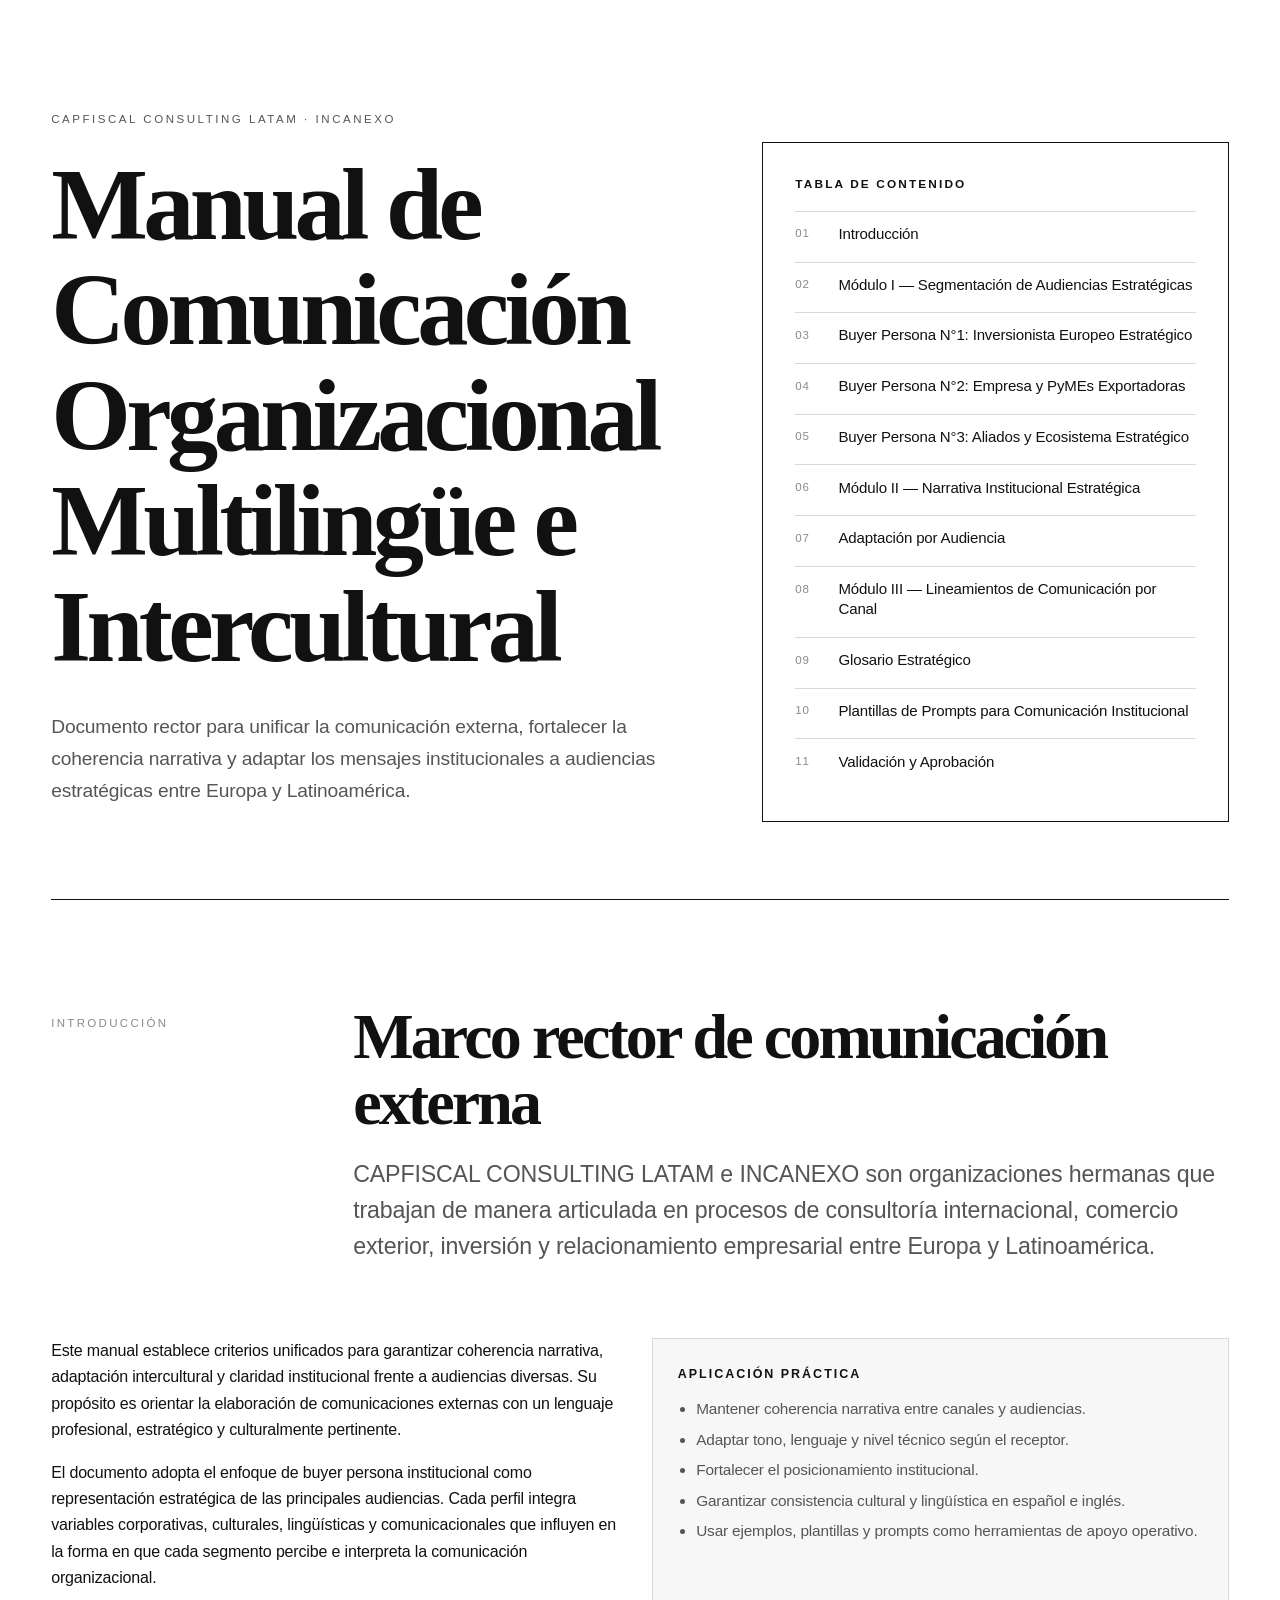
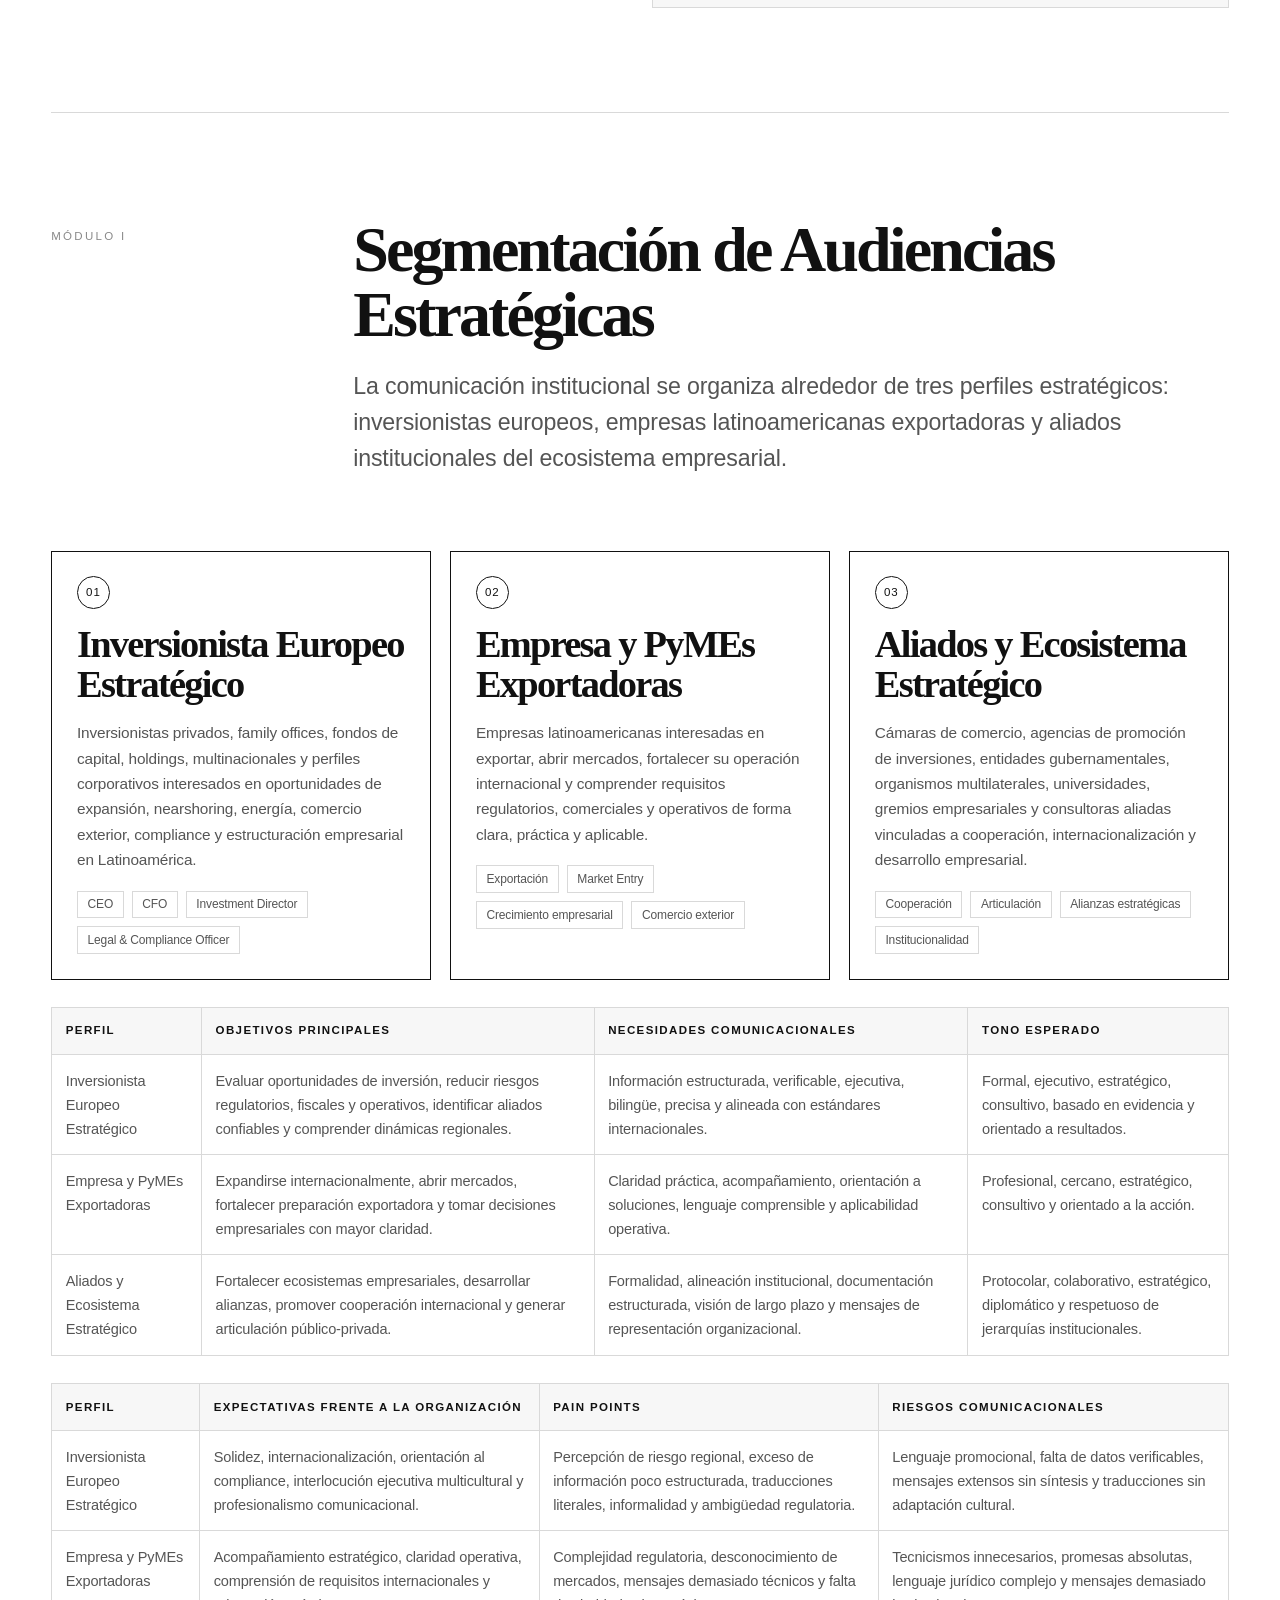
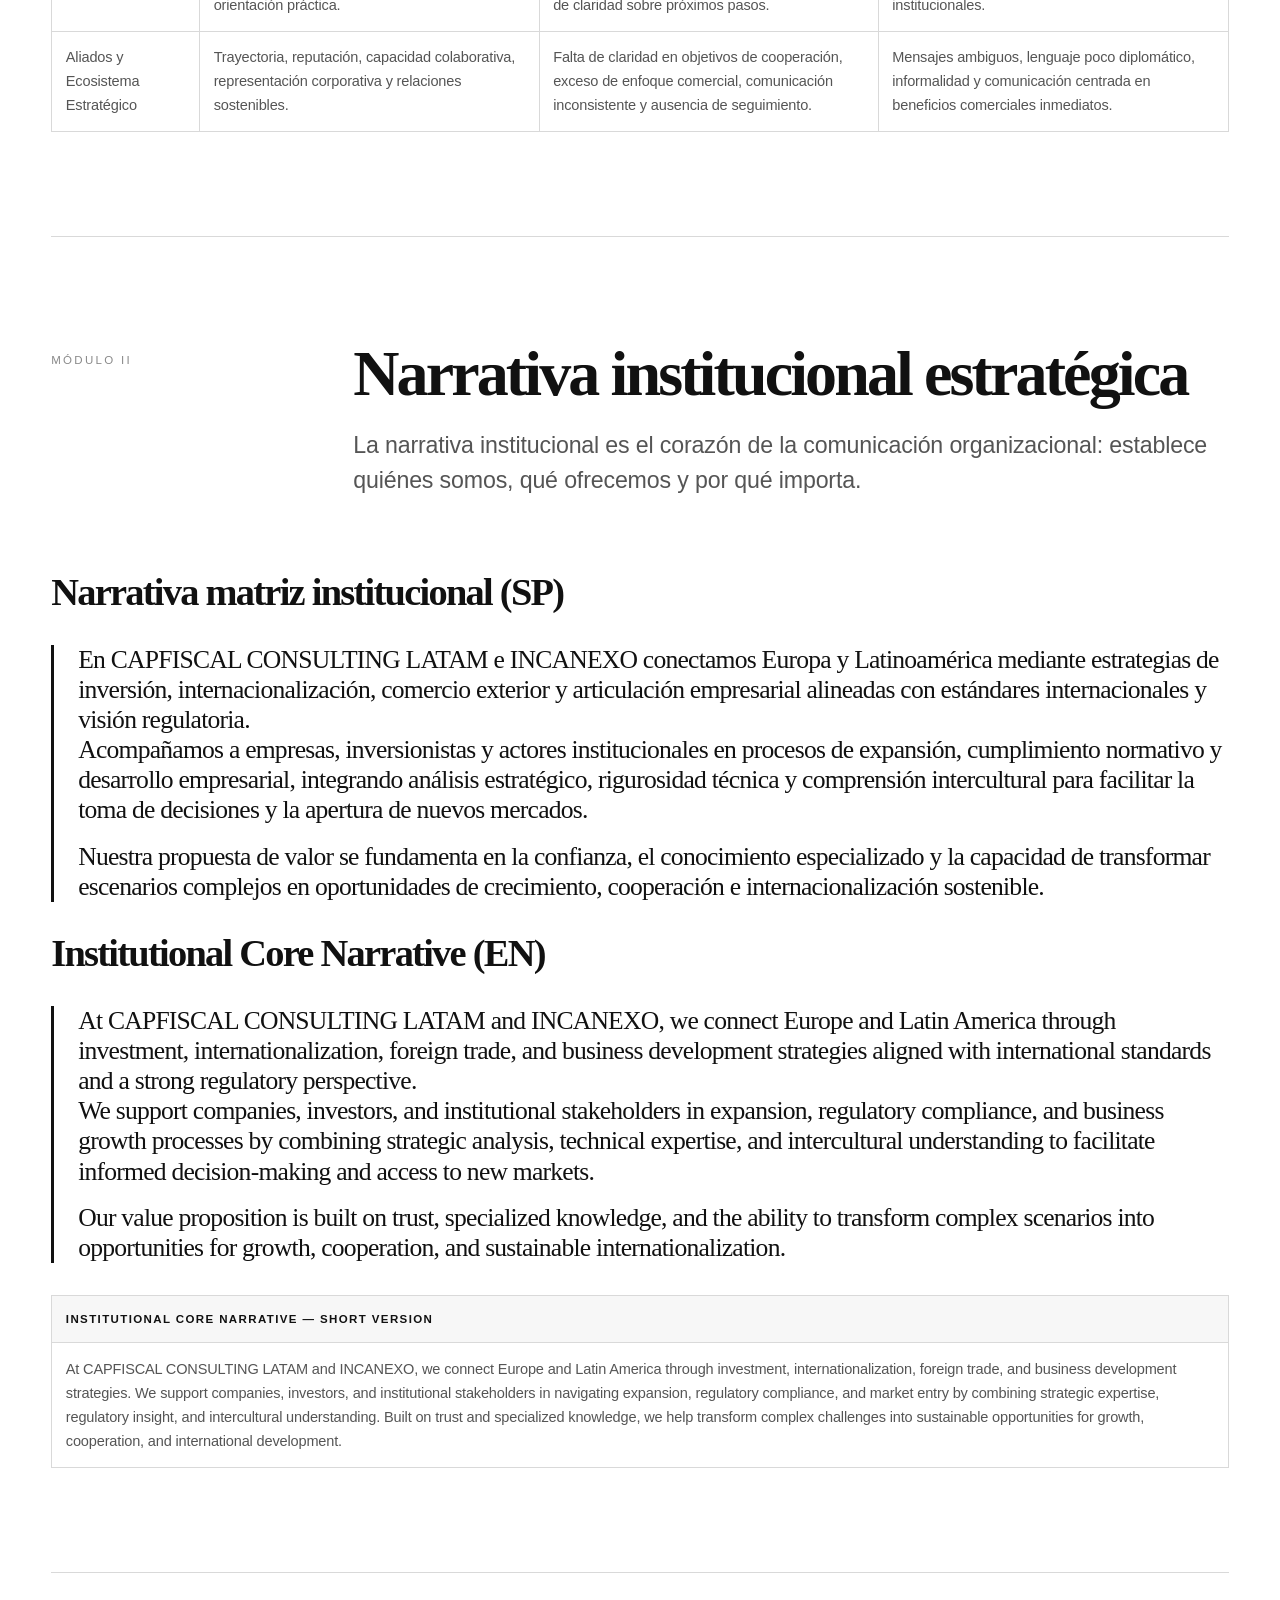
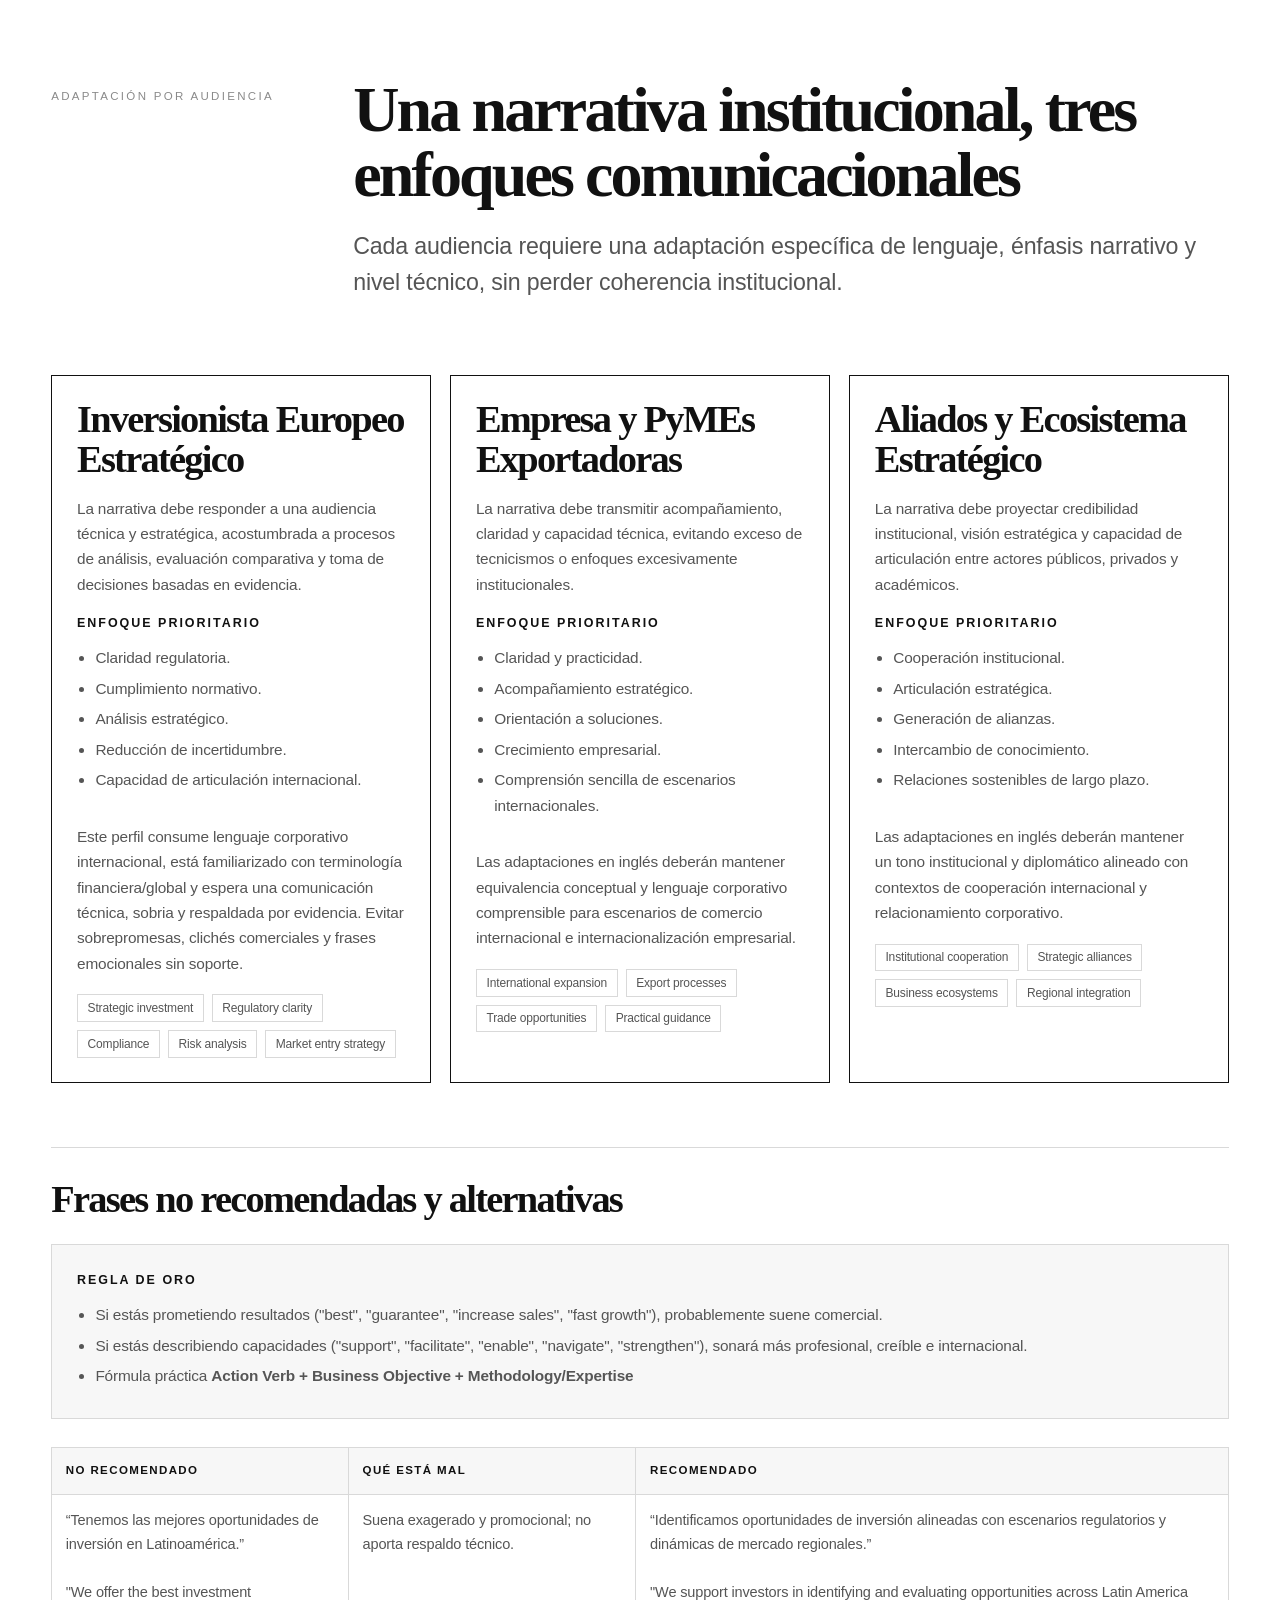
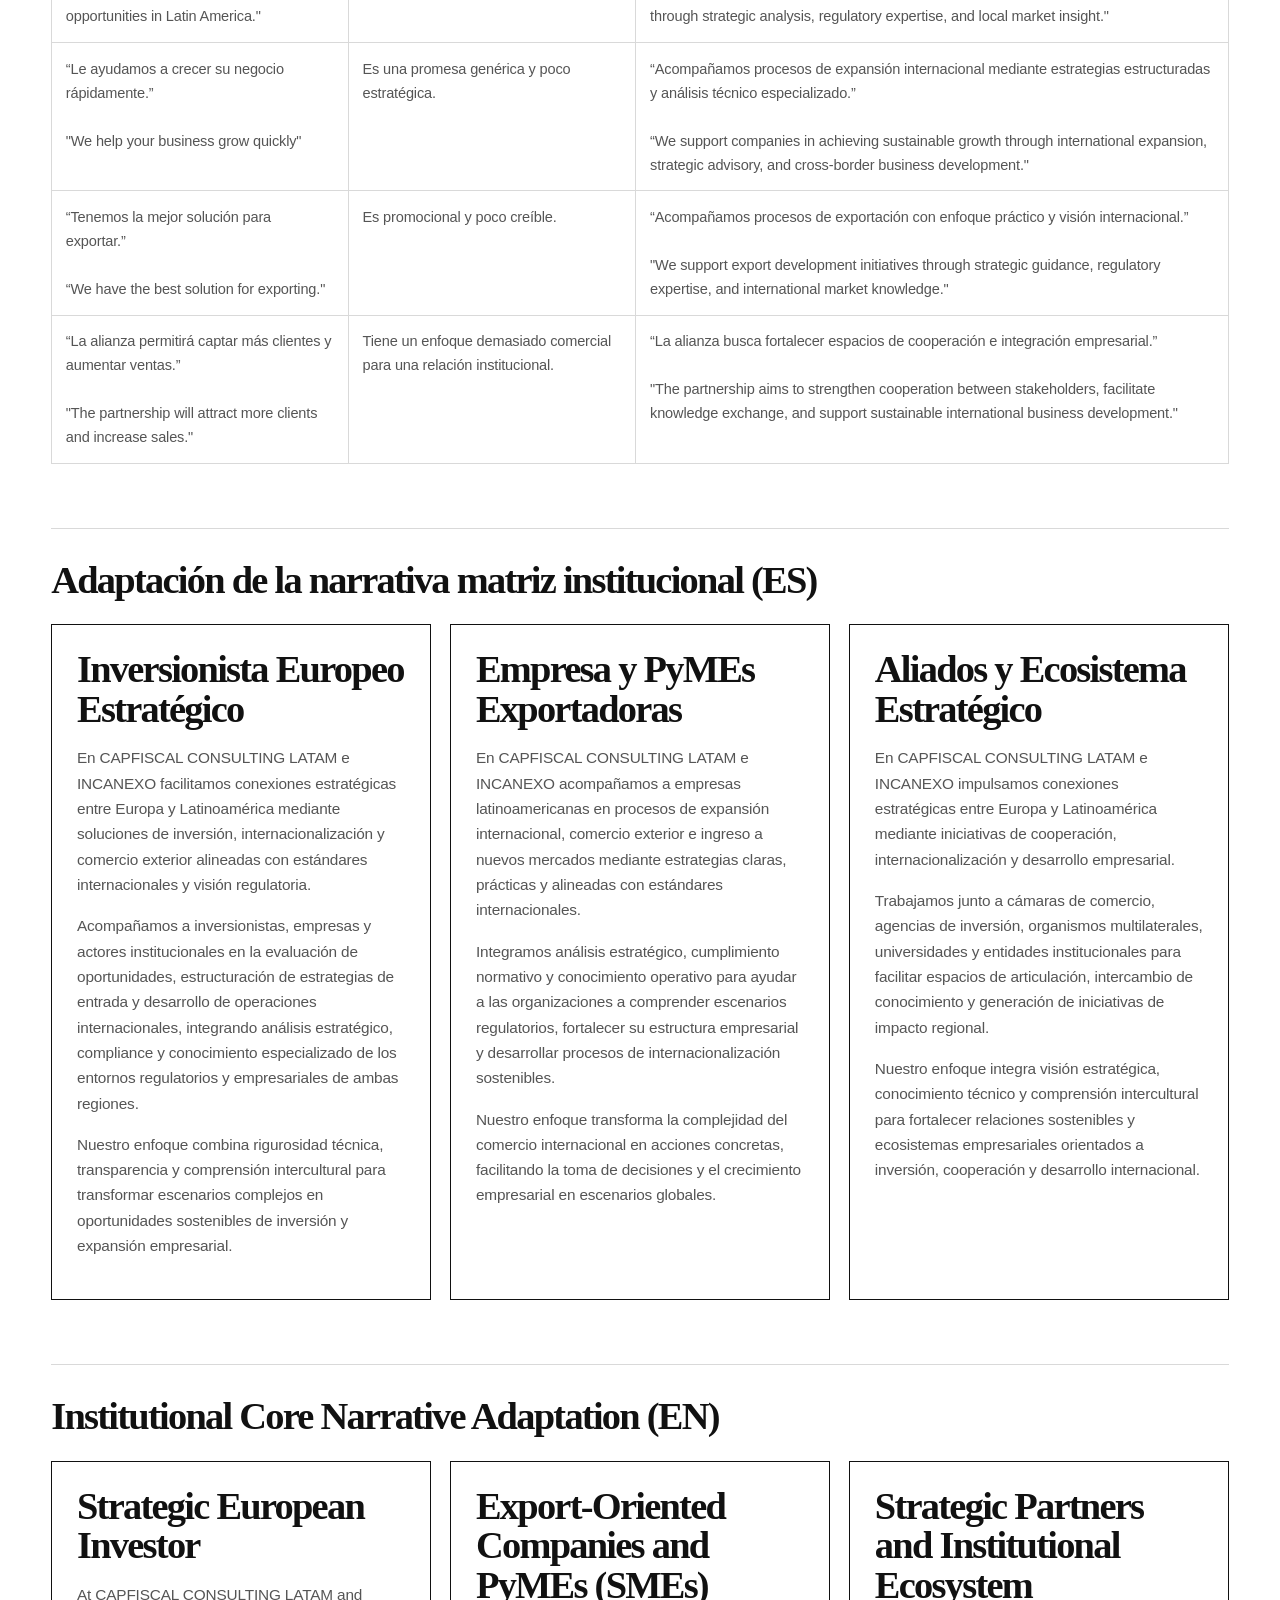
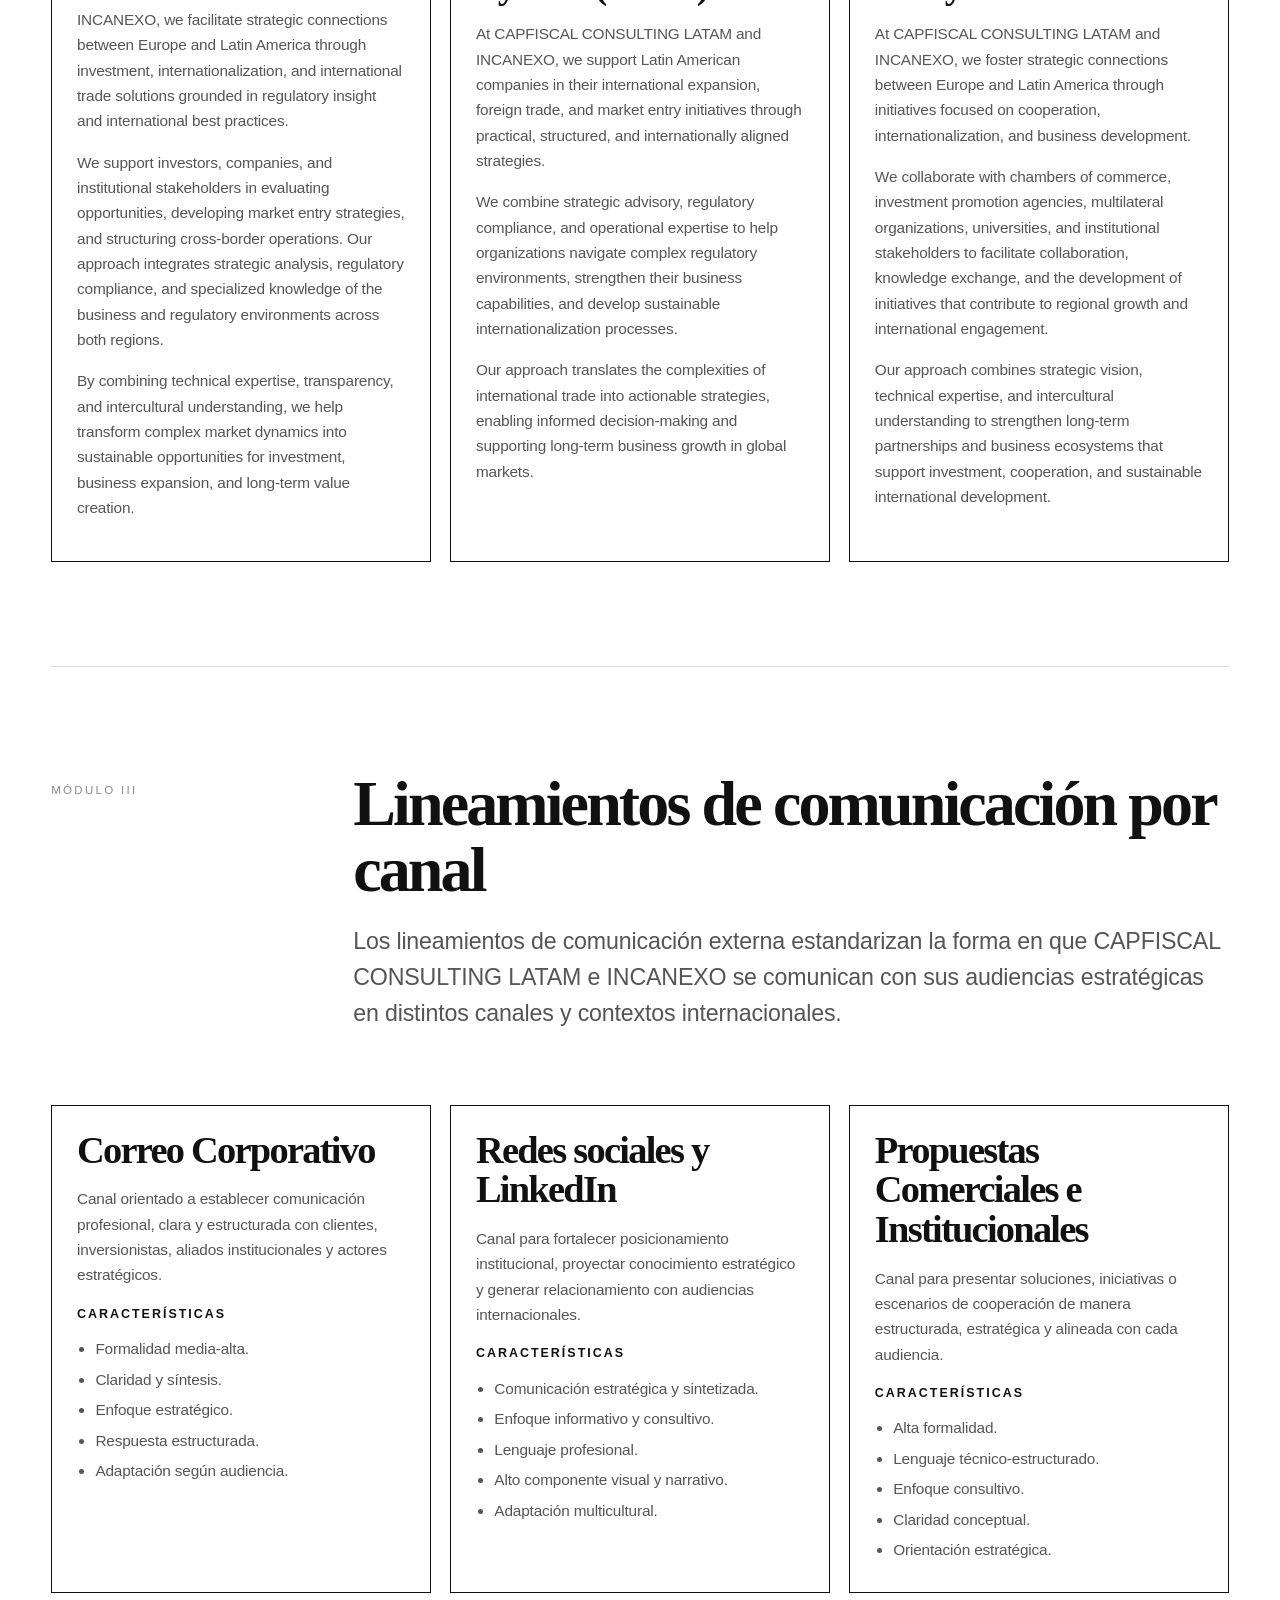
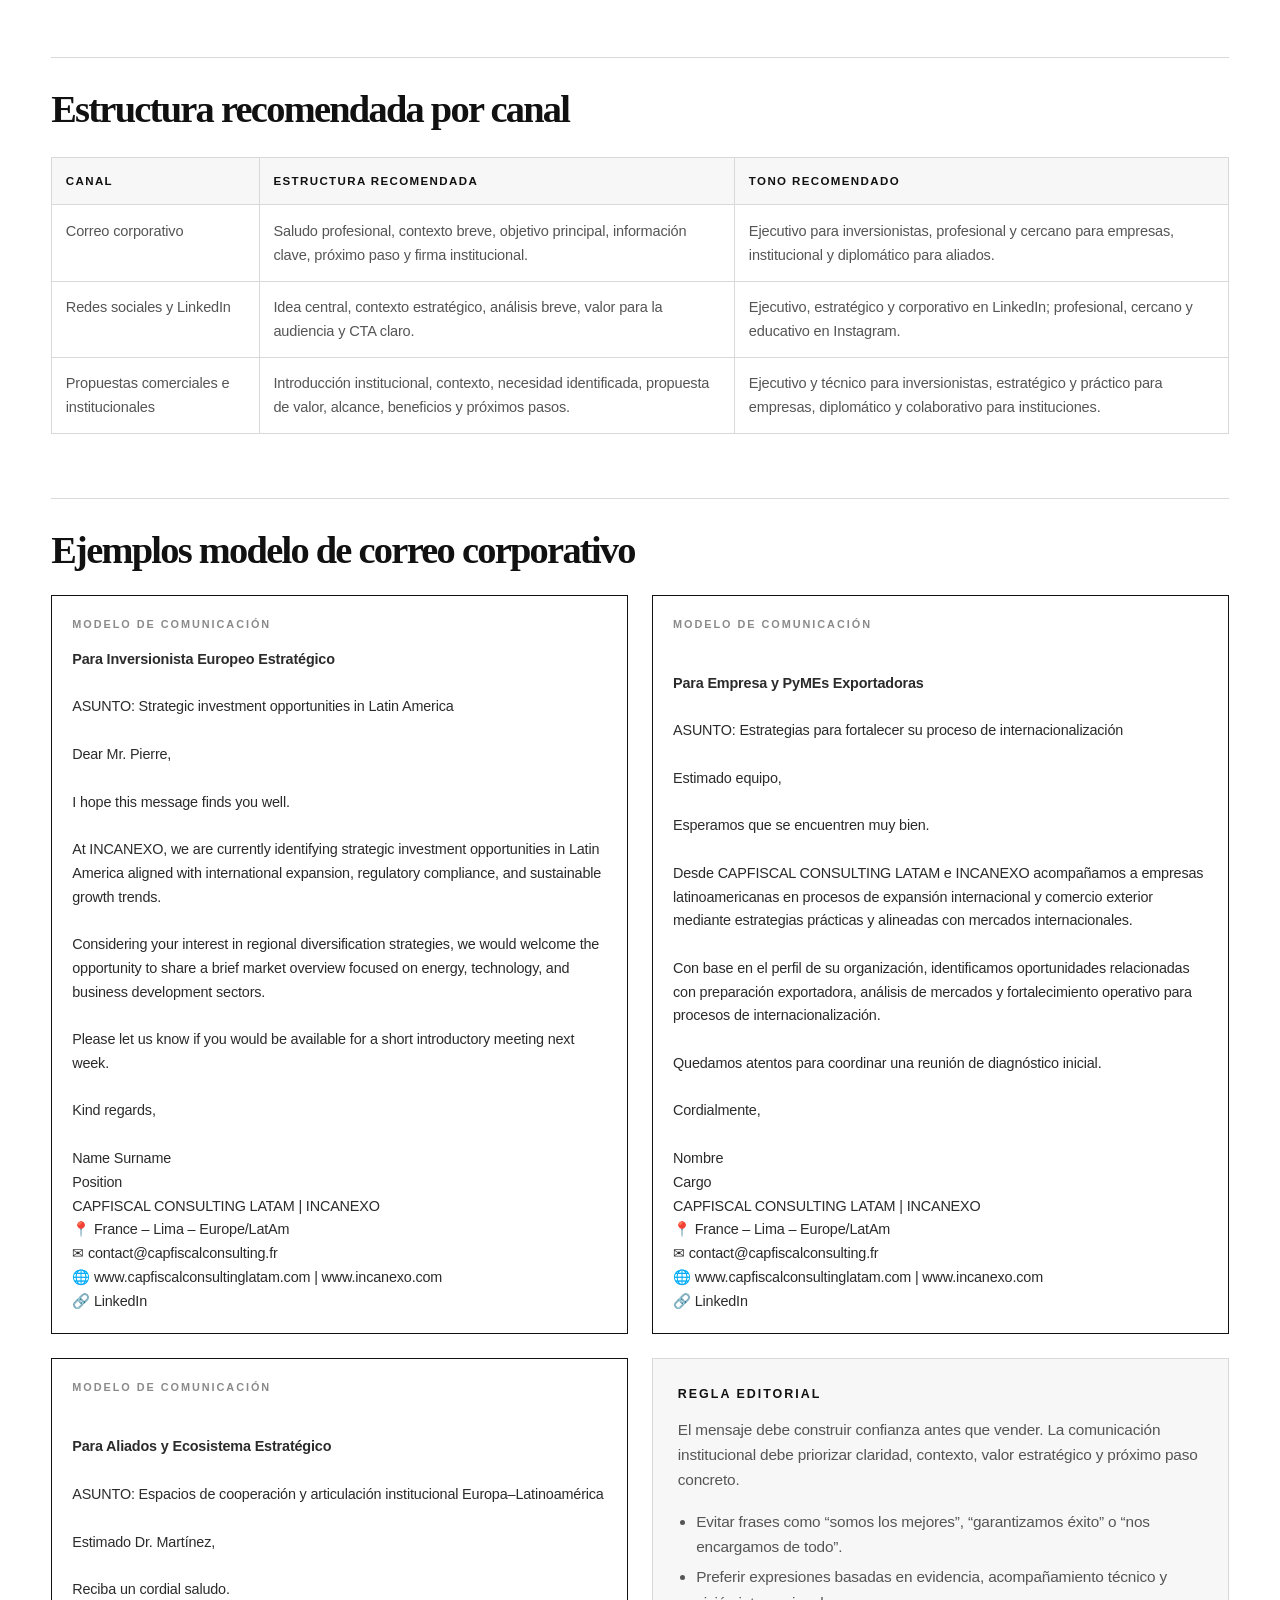
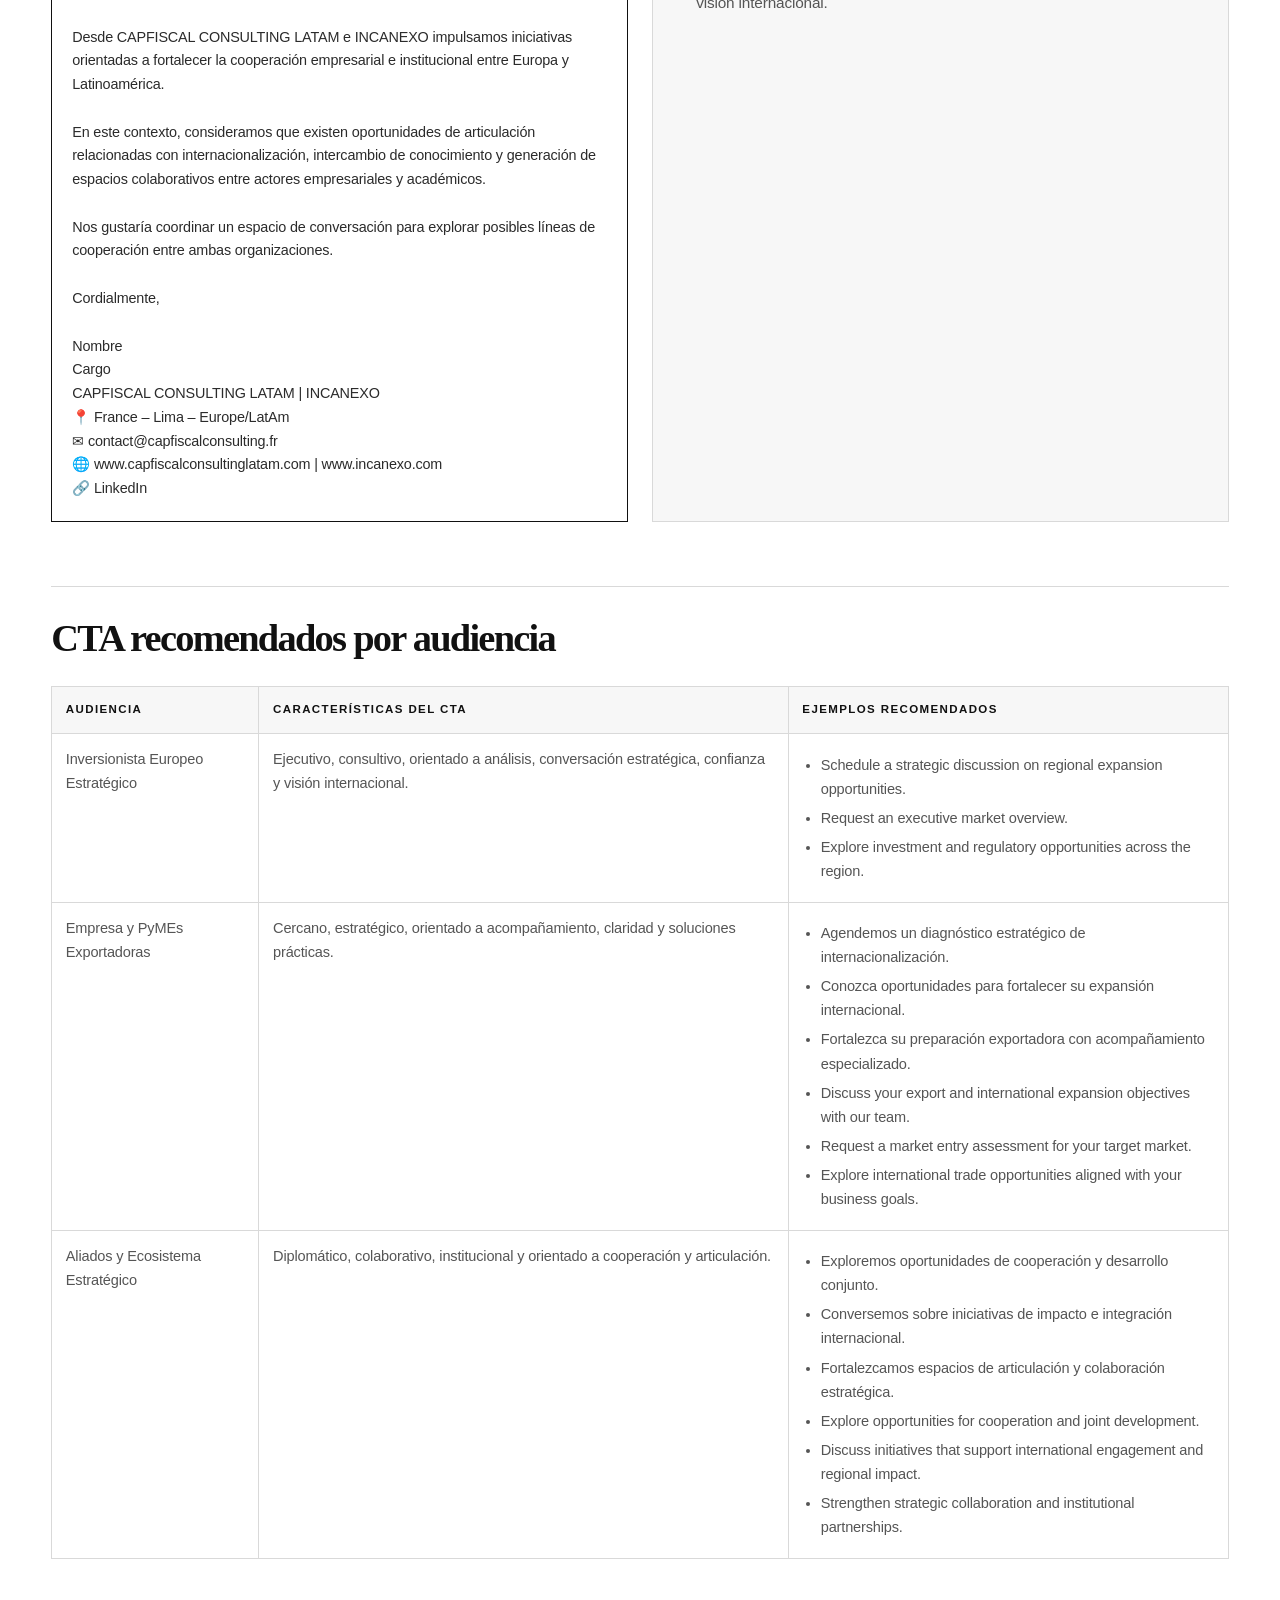
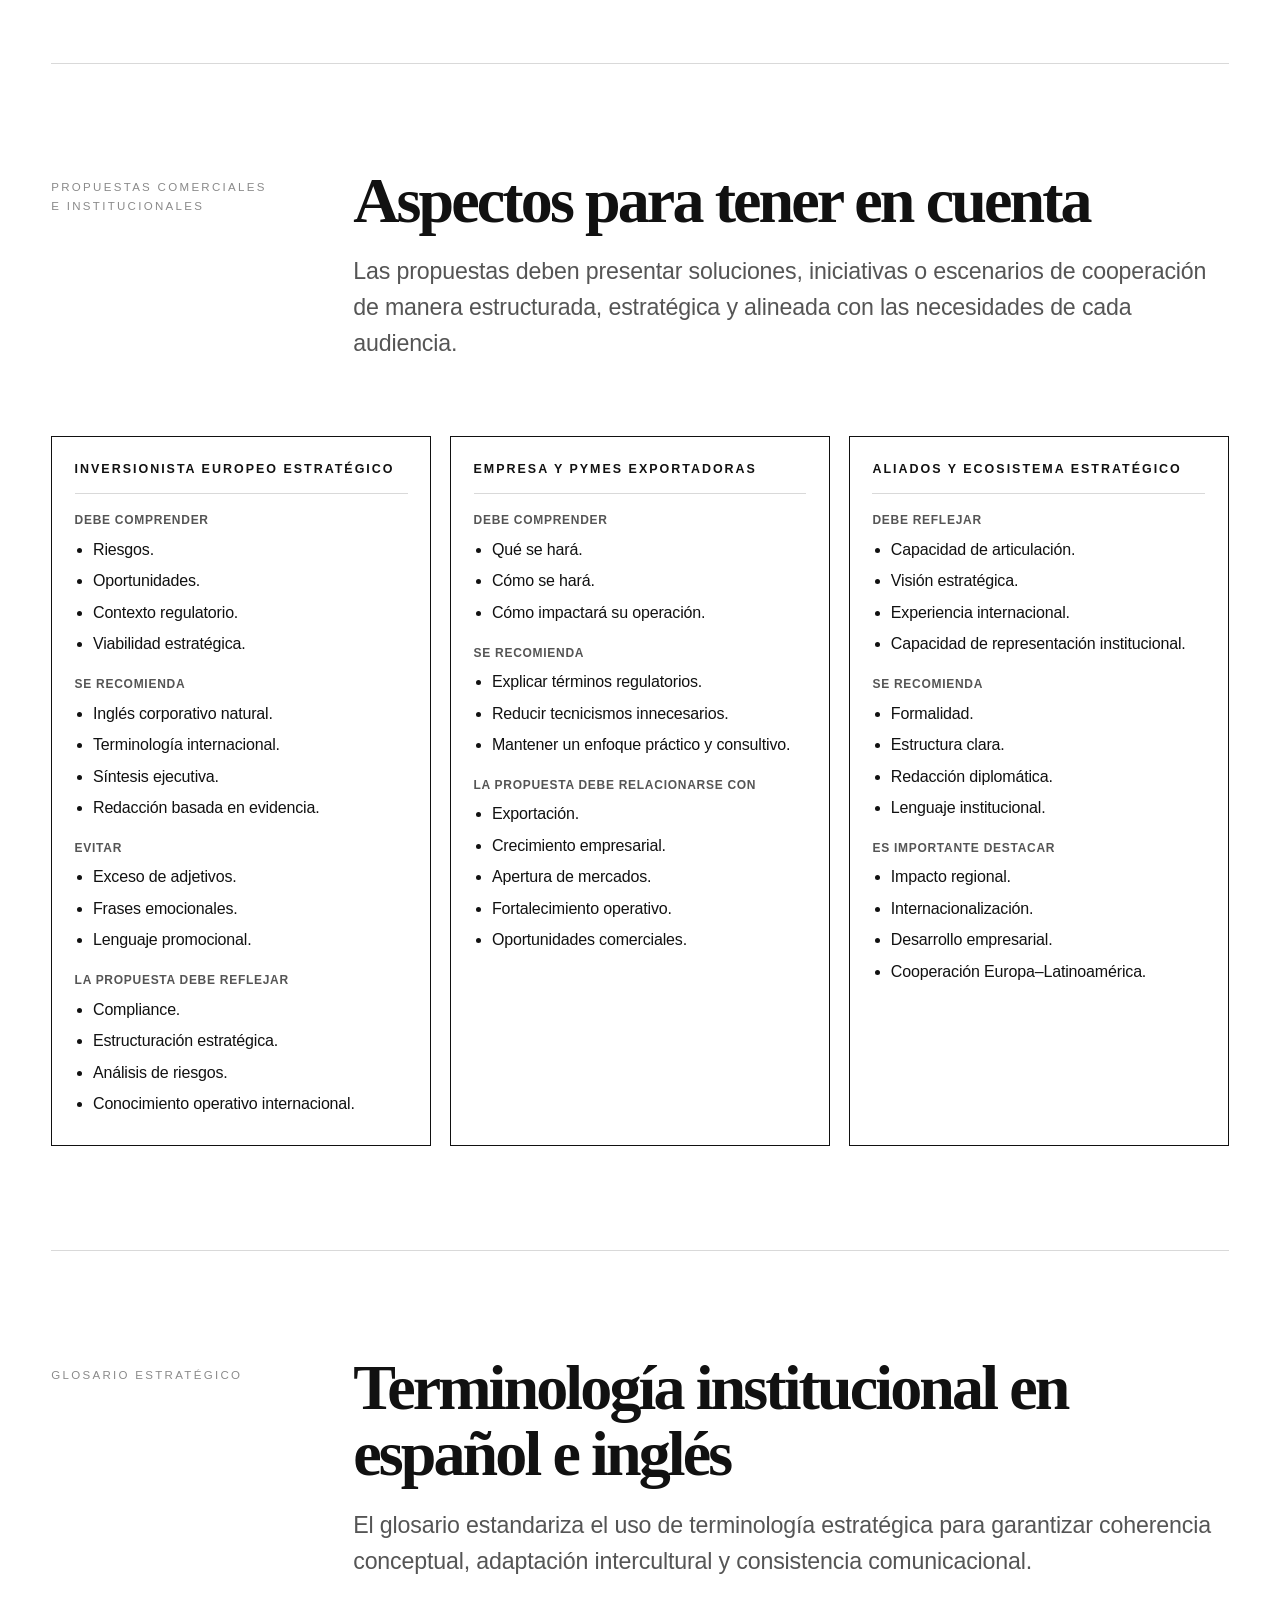
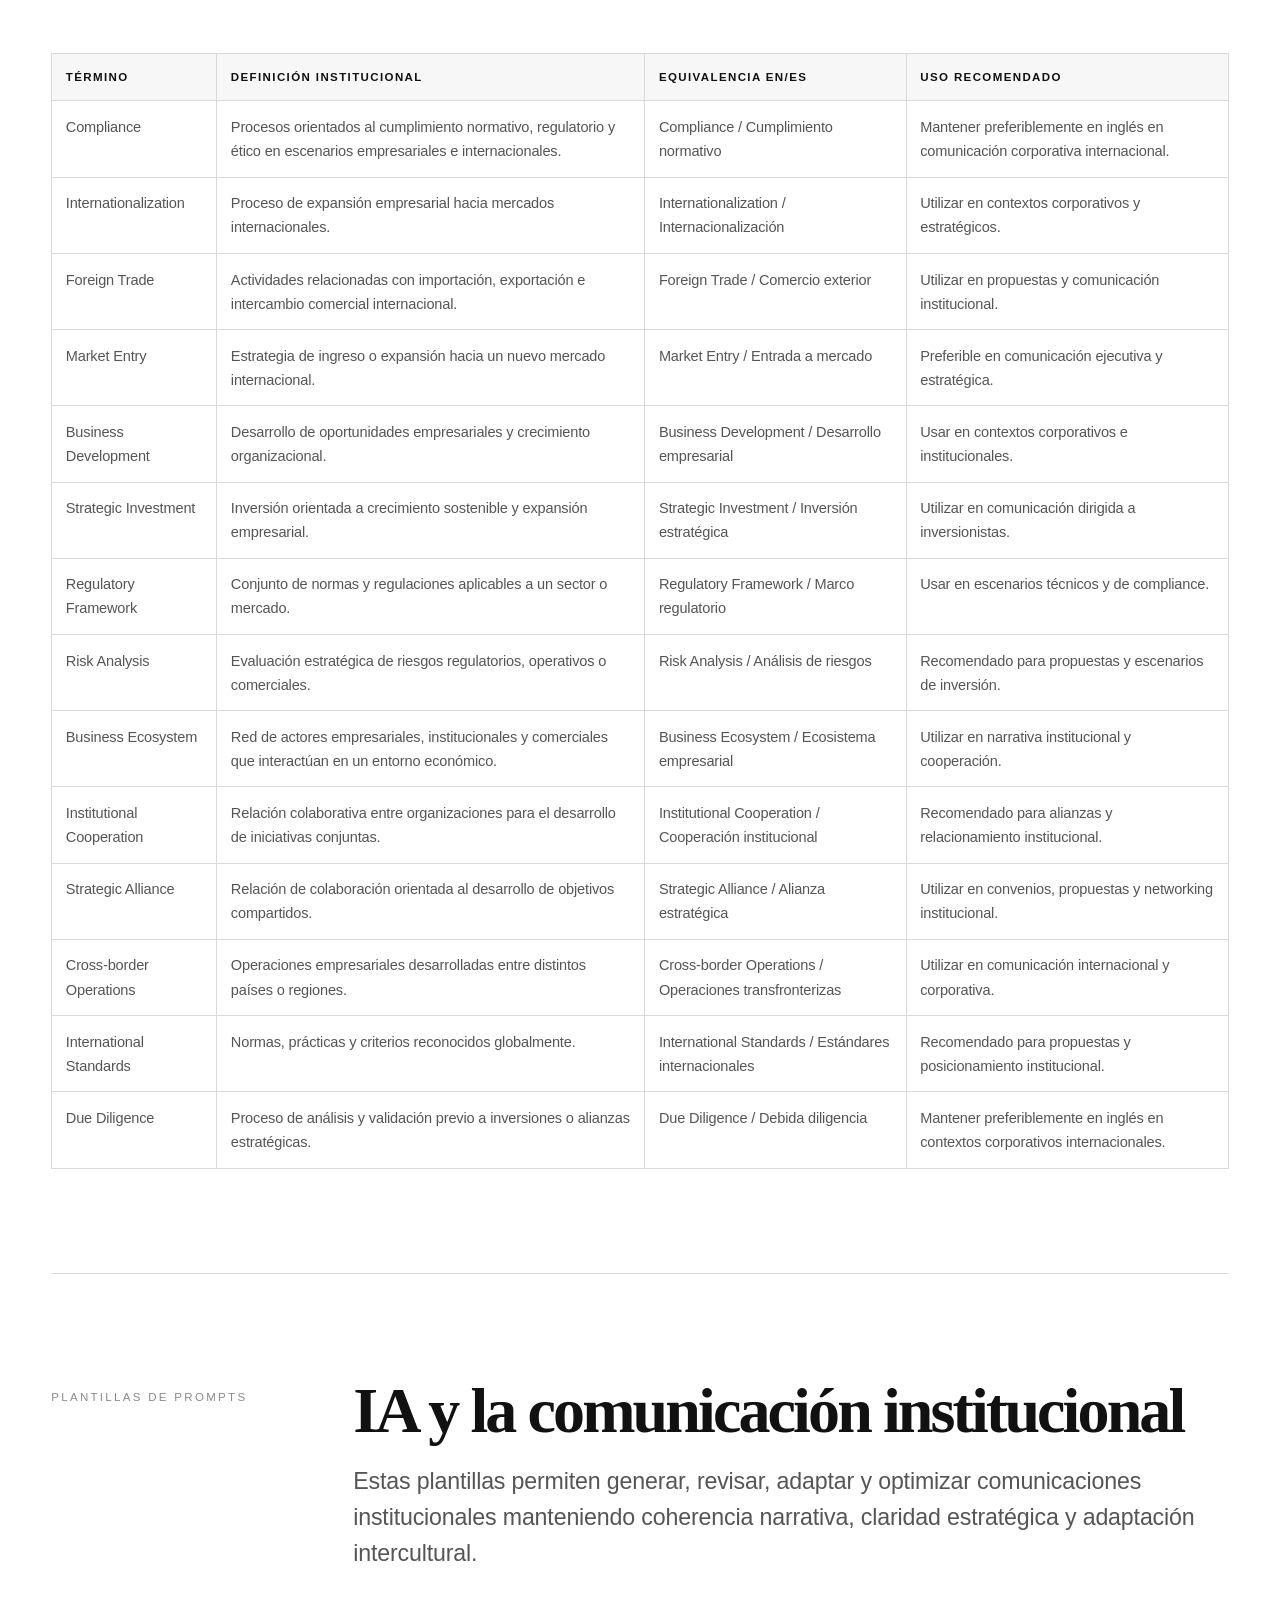
==== commit 734cd4b1: "Update manual_comunicacion_institucional.html" ====
--- a/proyecto/brida-digital/manual_comunicacion_institucional.html
+++ b/proyecto/brida-digital/manual_comunicacion_institucional.html
@@ -601,7 +601,7 @@
       <div class="section-head">
         <div class="module-label">Módulo II</div>
         <div>
-          <h2>Narrativa Institucional Estratégica</h2>
+          <h2>Narrativa institucional estratégica</h2>
           <p class="lead">
             La narrativa institucional es el corazón de la comunicación organizacional: establece quiénes somos, qué ofrecemos y por qué importa.
           </p>
@@ -880,7 +880,7 @@
       <div class="section-head">
         <div class="module-label">Módulo III</div>
         <div>
-          <h2>Lineamientos de Comunicación por Canal</h2>
+          <h2>Lineamientos de comunicación por canal</h2>
           <p class="lead">
             Los lineamientos de comunicación externa estandarizan la forma en que CAPFISCAL CONSULTING LATAM e INCANEXO se comunican con sus audiencias estratégicas en distintos canales y contextos internacionales.
           </p>
@@ -1236,7 +1236,7 @@
   <div class="section-head">
     <span class="module-label">Plantillas de prompts</span>
     <div>
-      <h2>Comunicación institucional asistida</h2>
+      <h2>IA y la comunicación institucional</h2>
       <p class="lead">
         Estas plantillas permiten generar, revisar, adaptar y optimizar comunicaciones institucionales manteniendo coherencia narrativa, claridad estratégica y adaptación intercultural.
       </p>
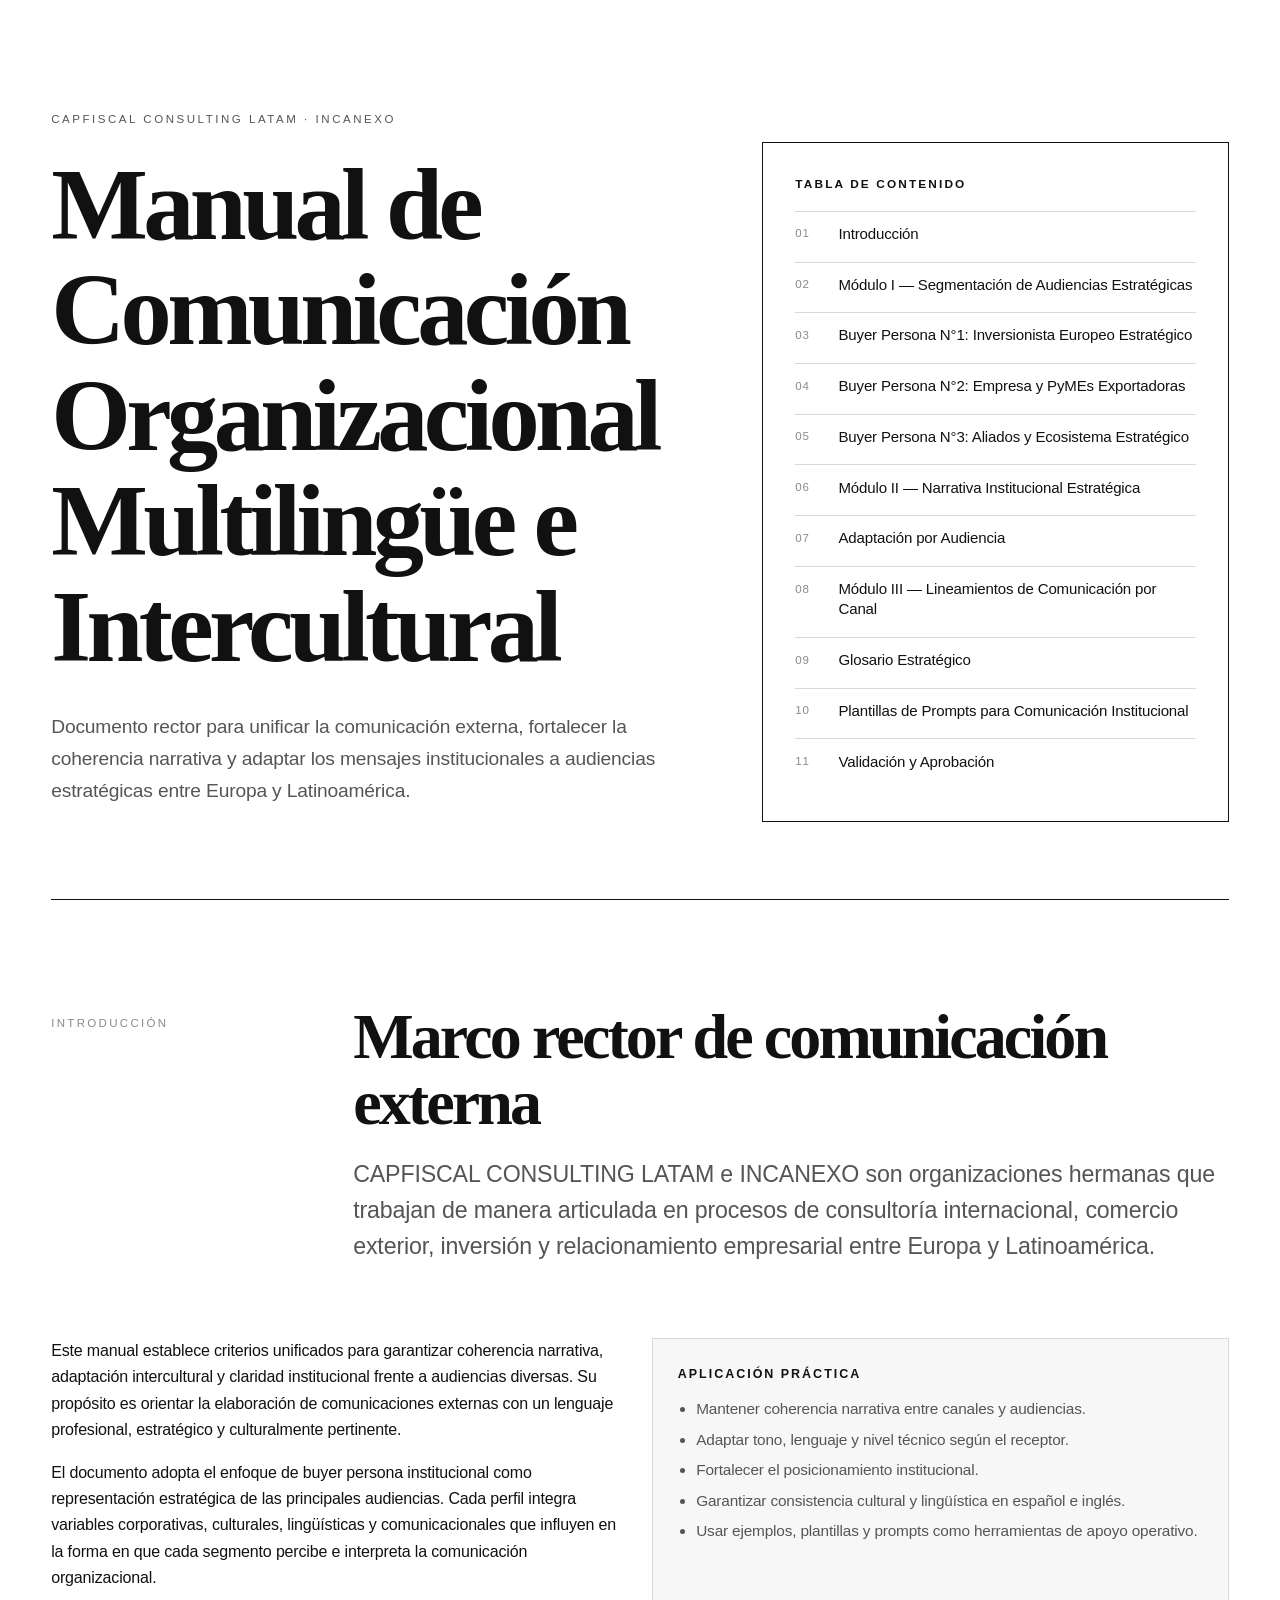
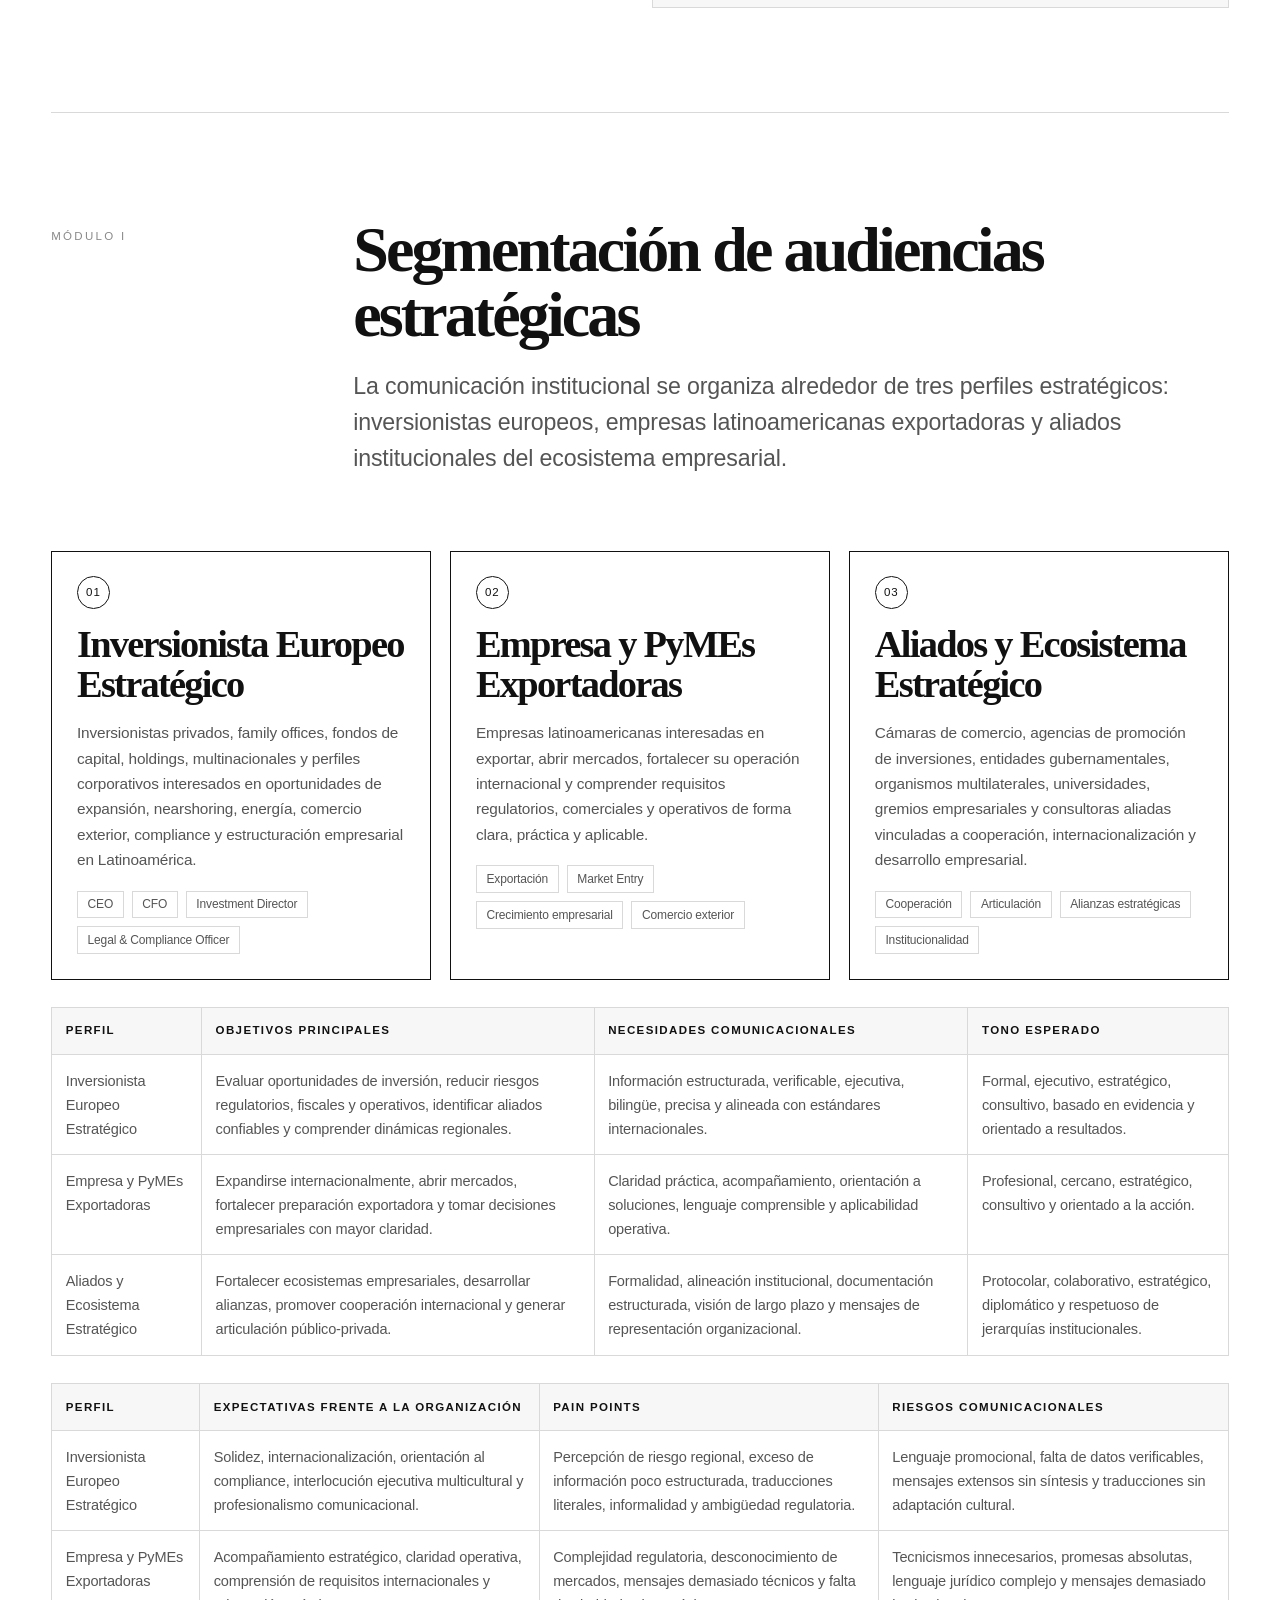
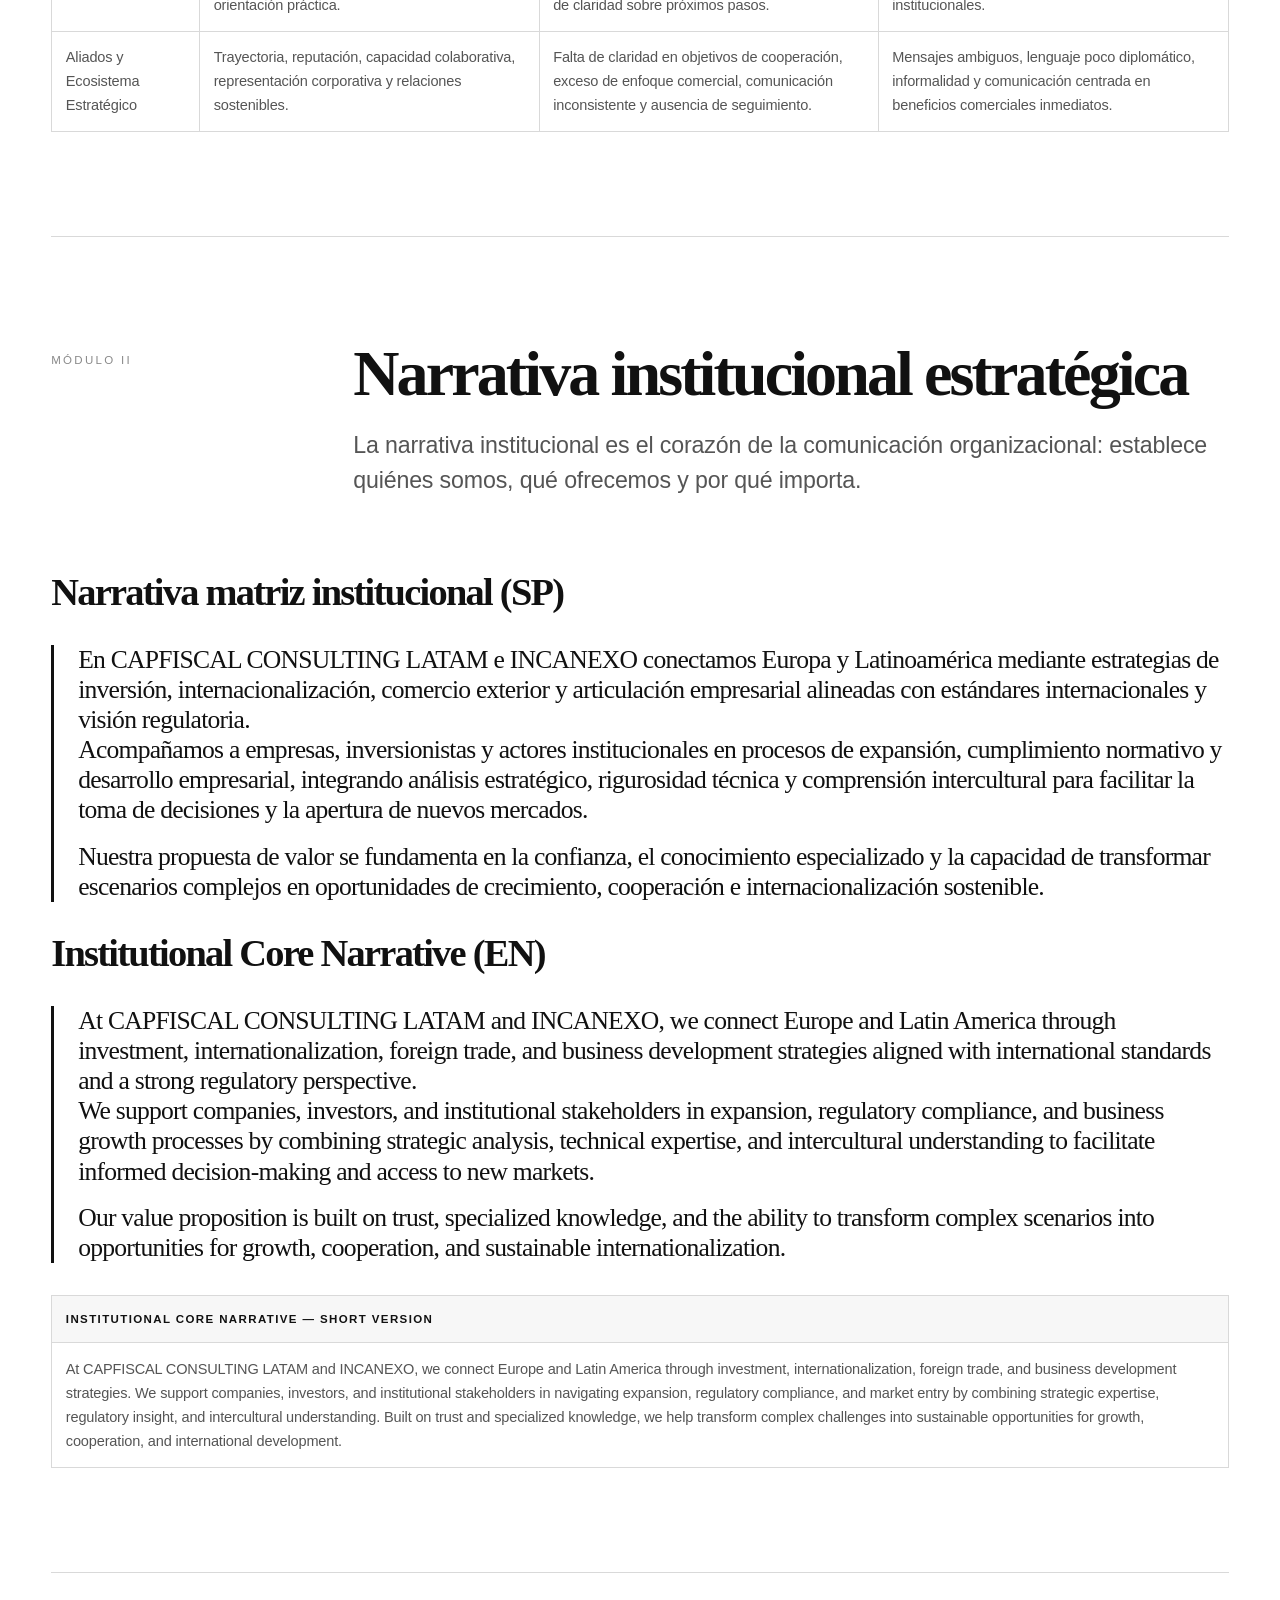
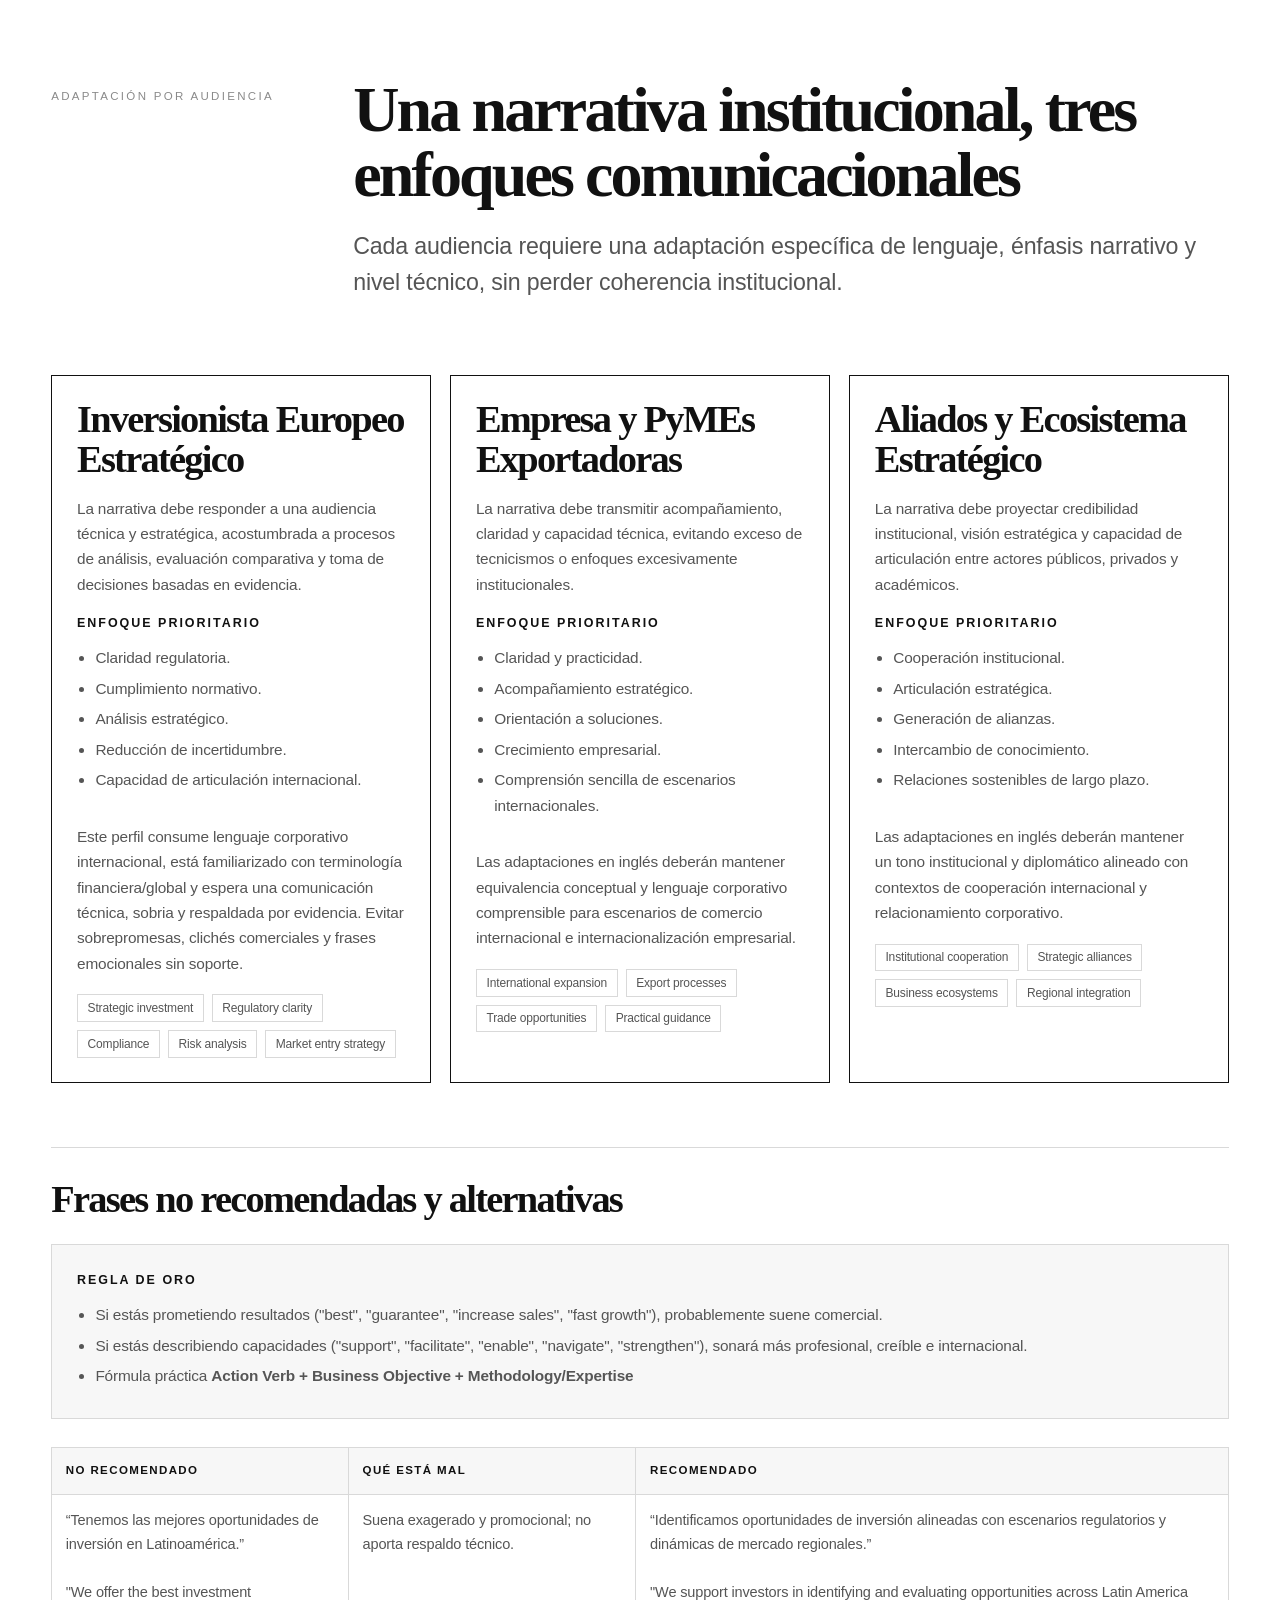
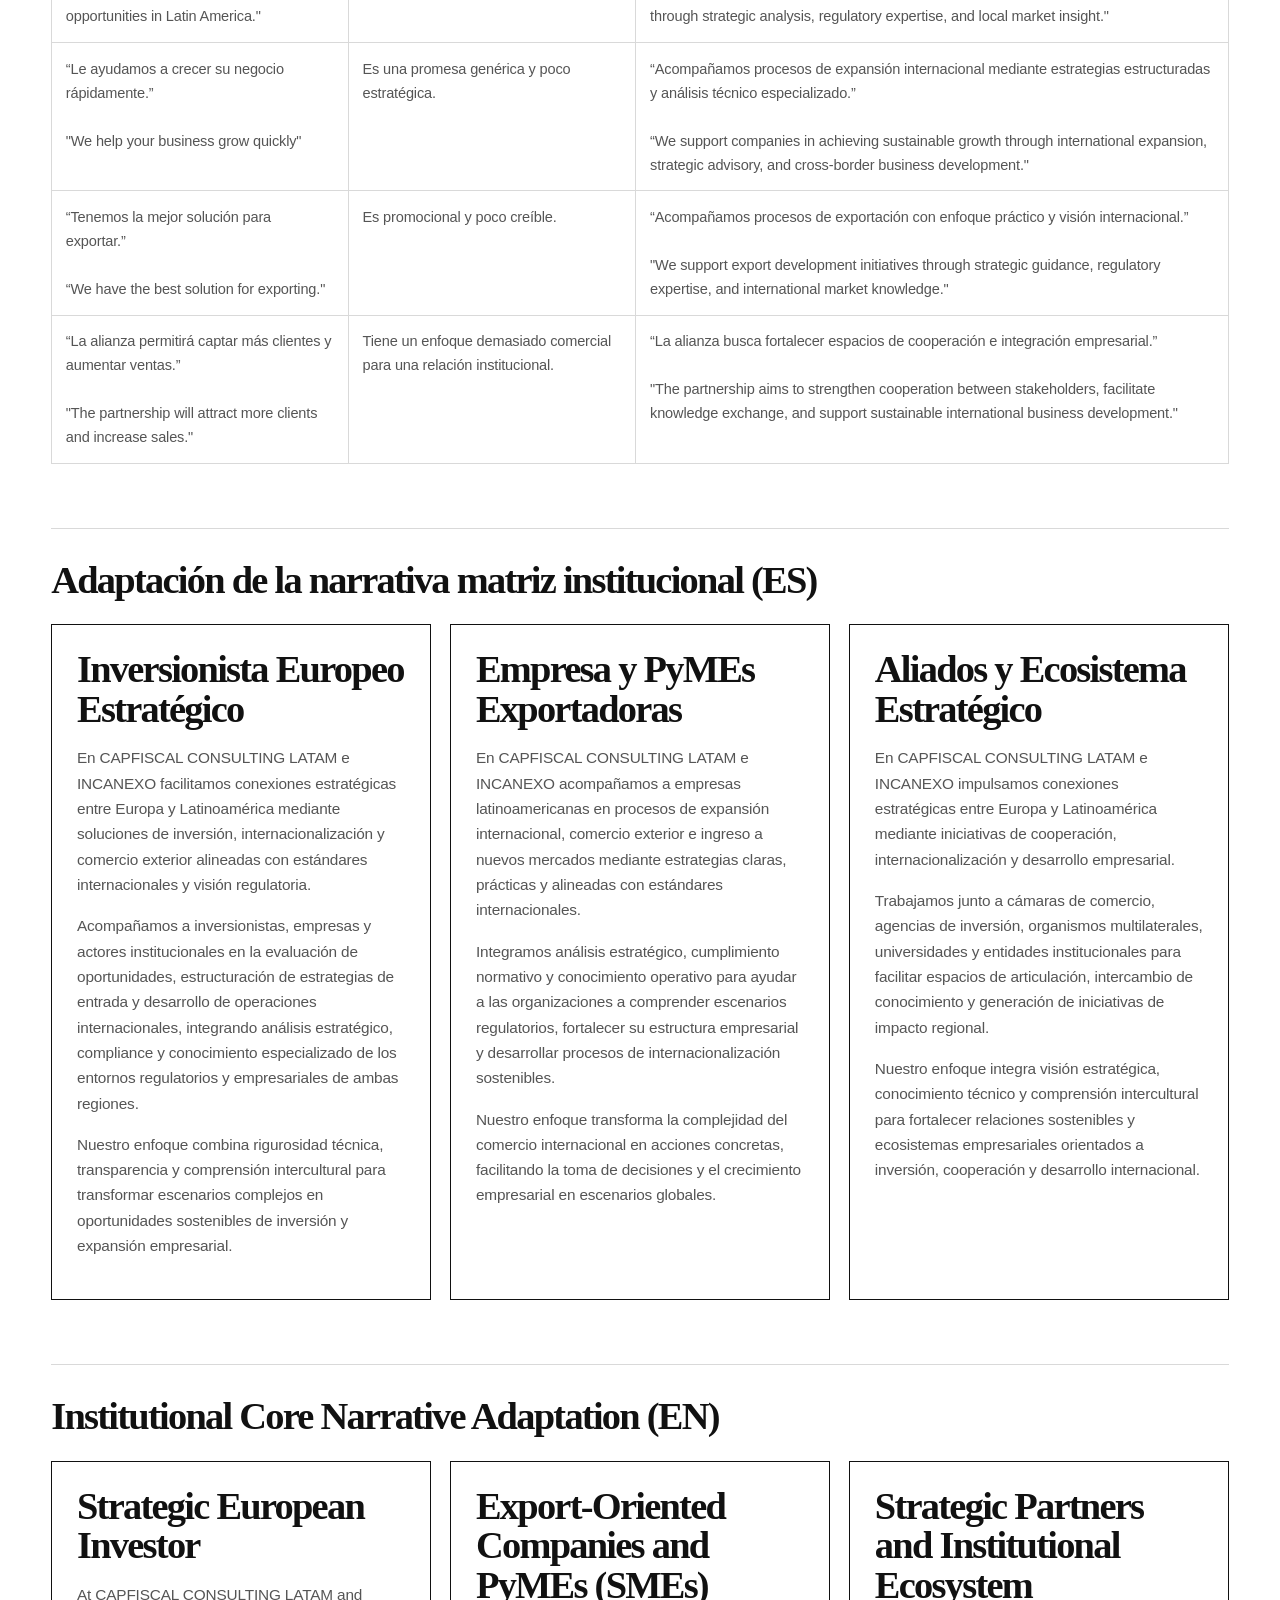
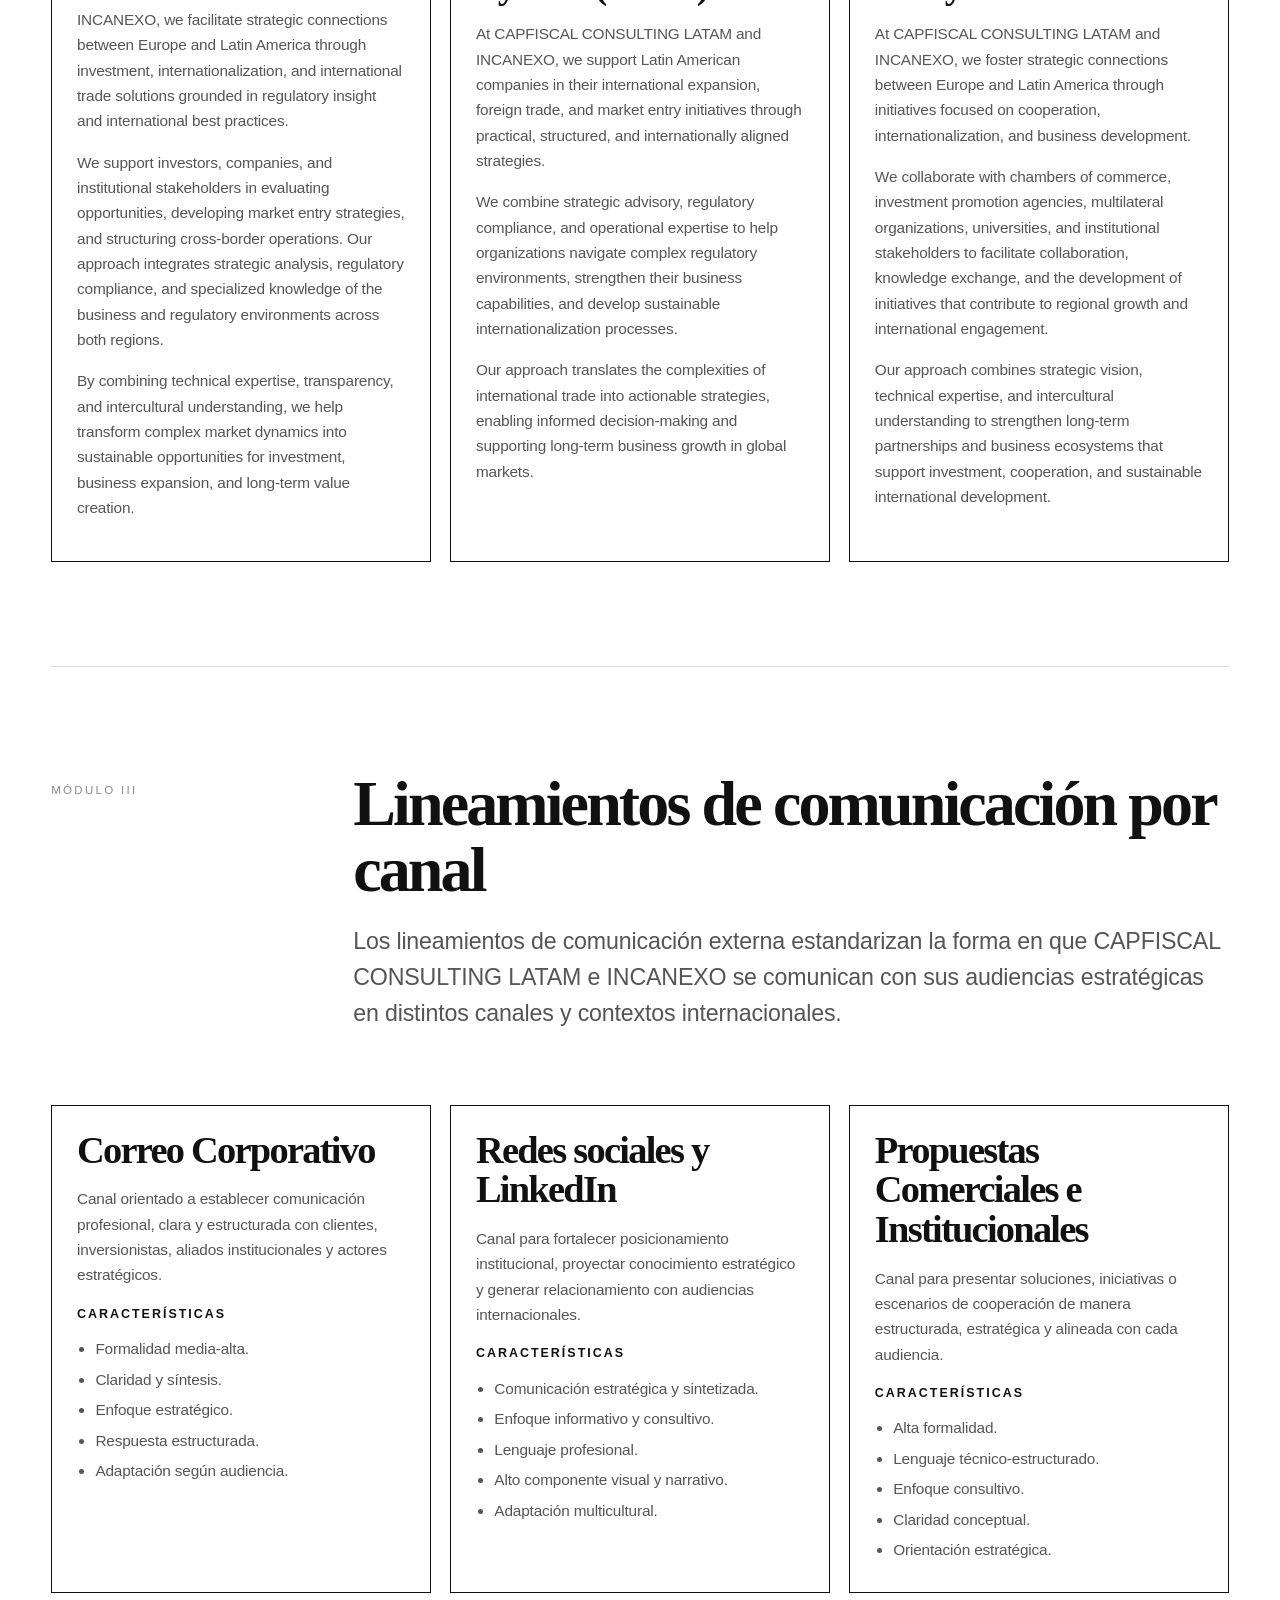
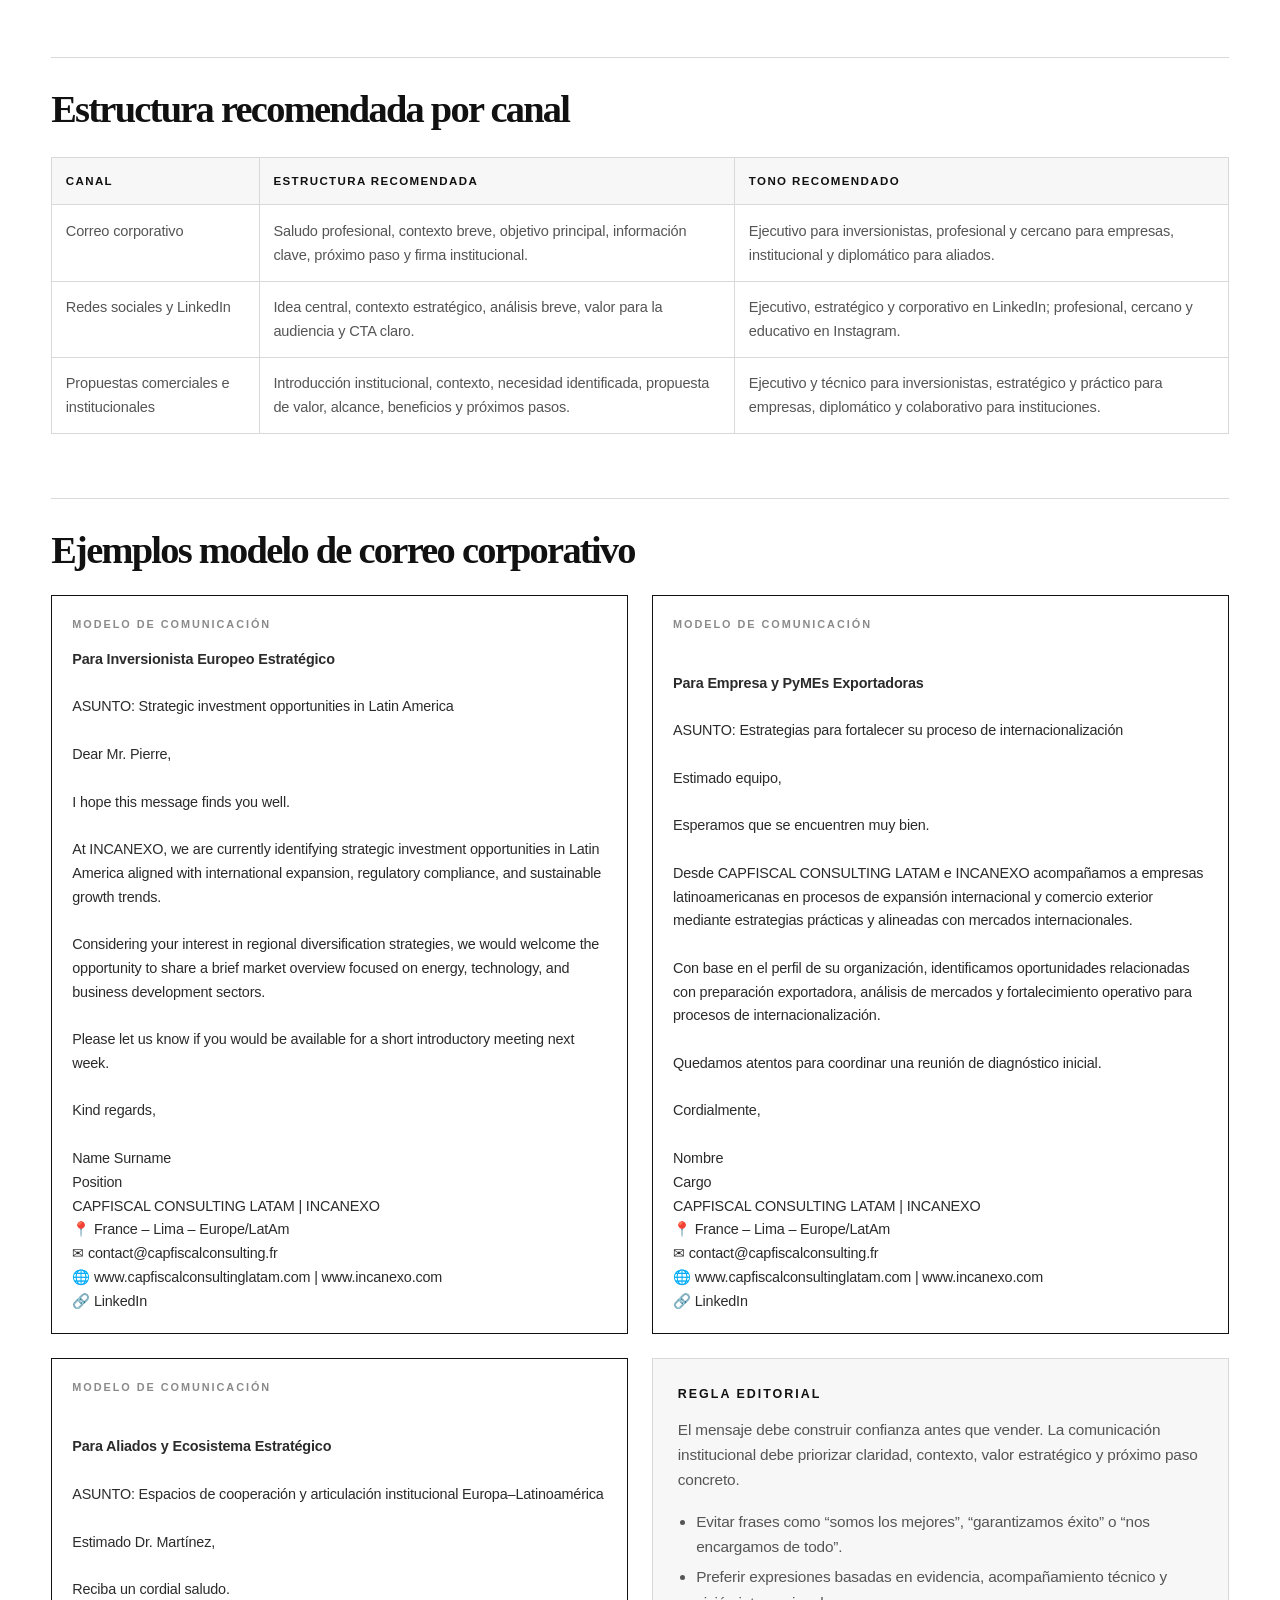
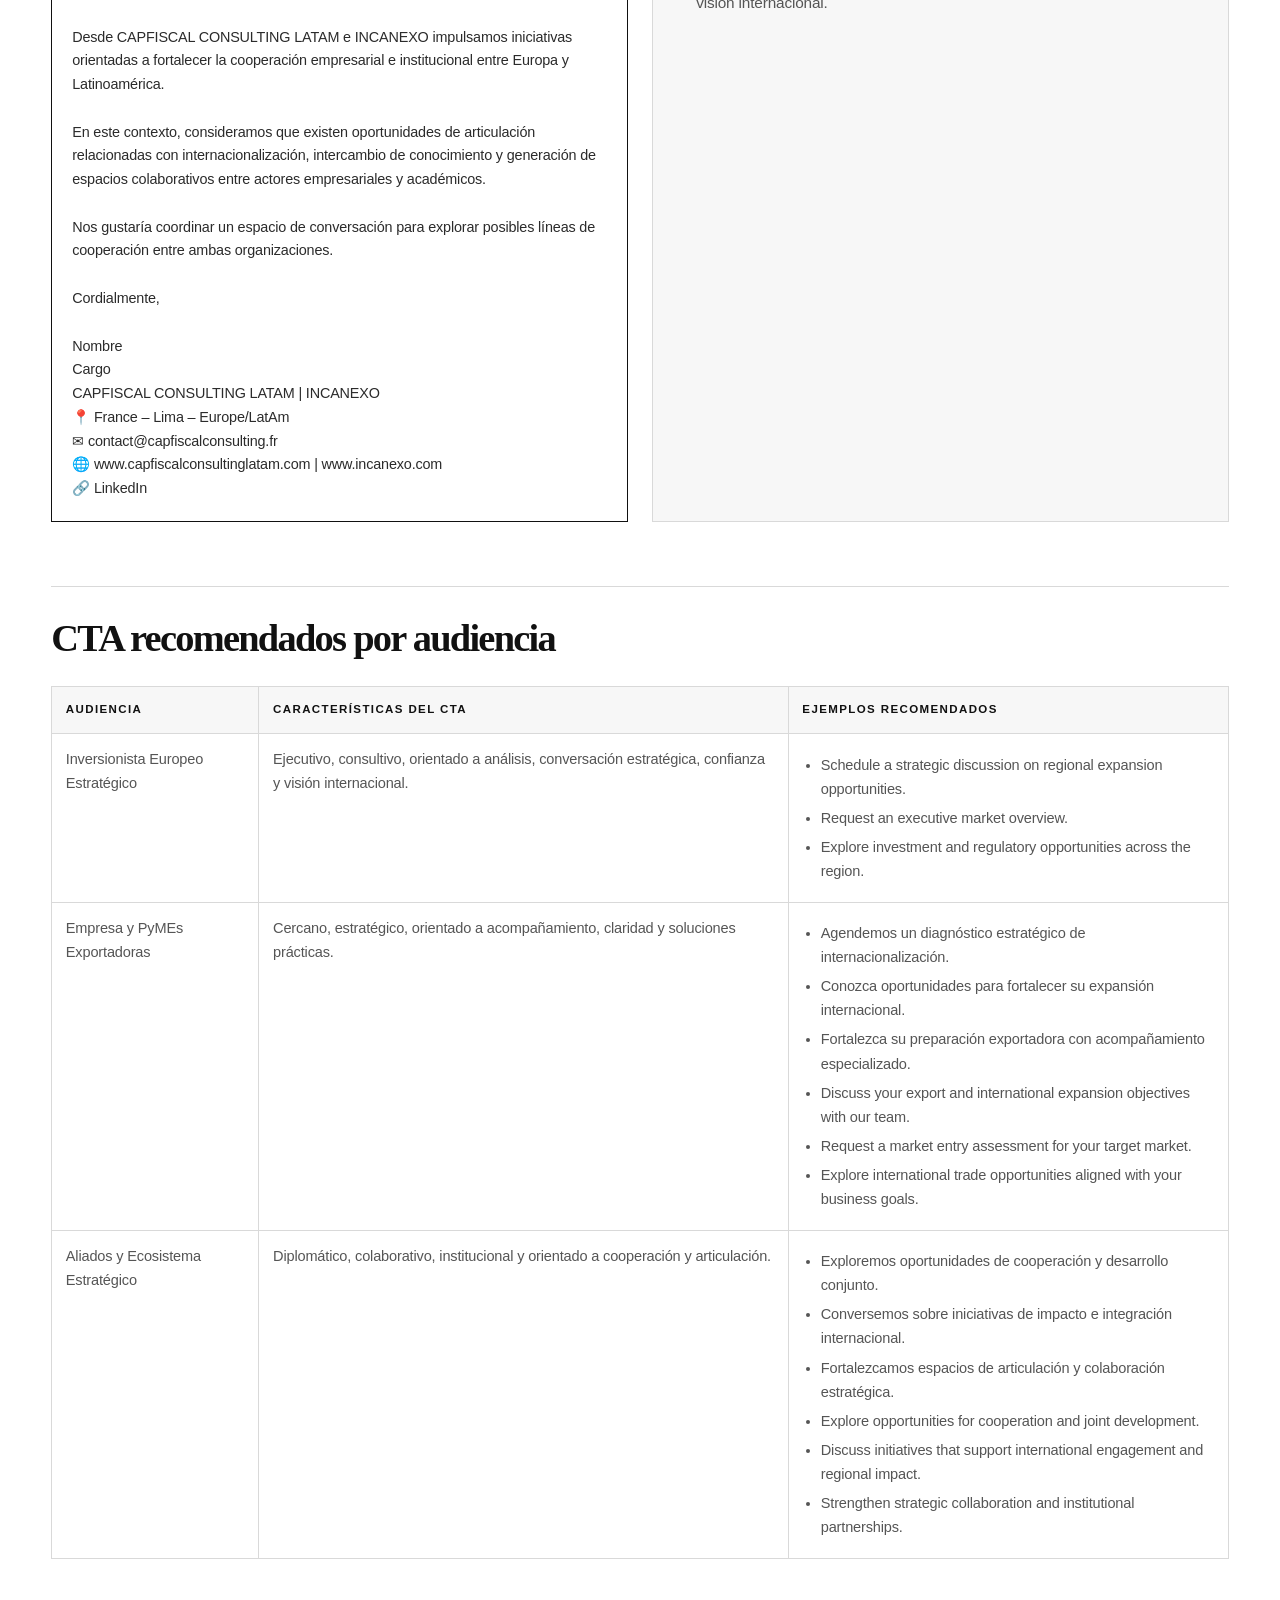
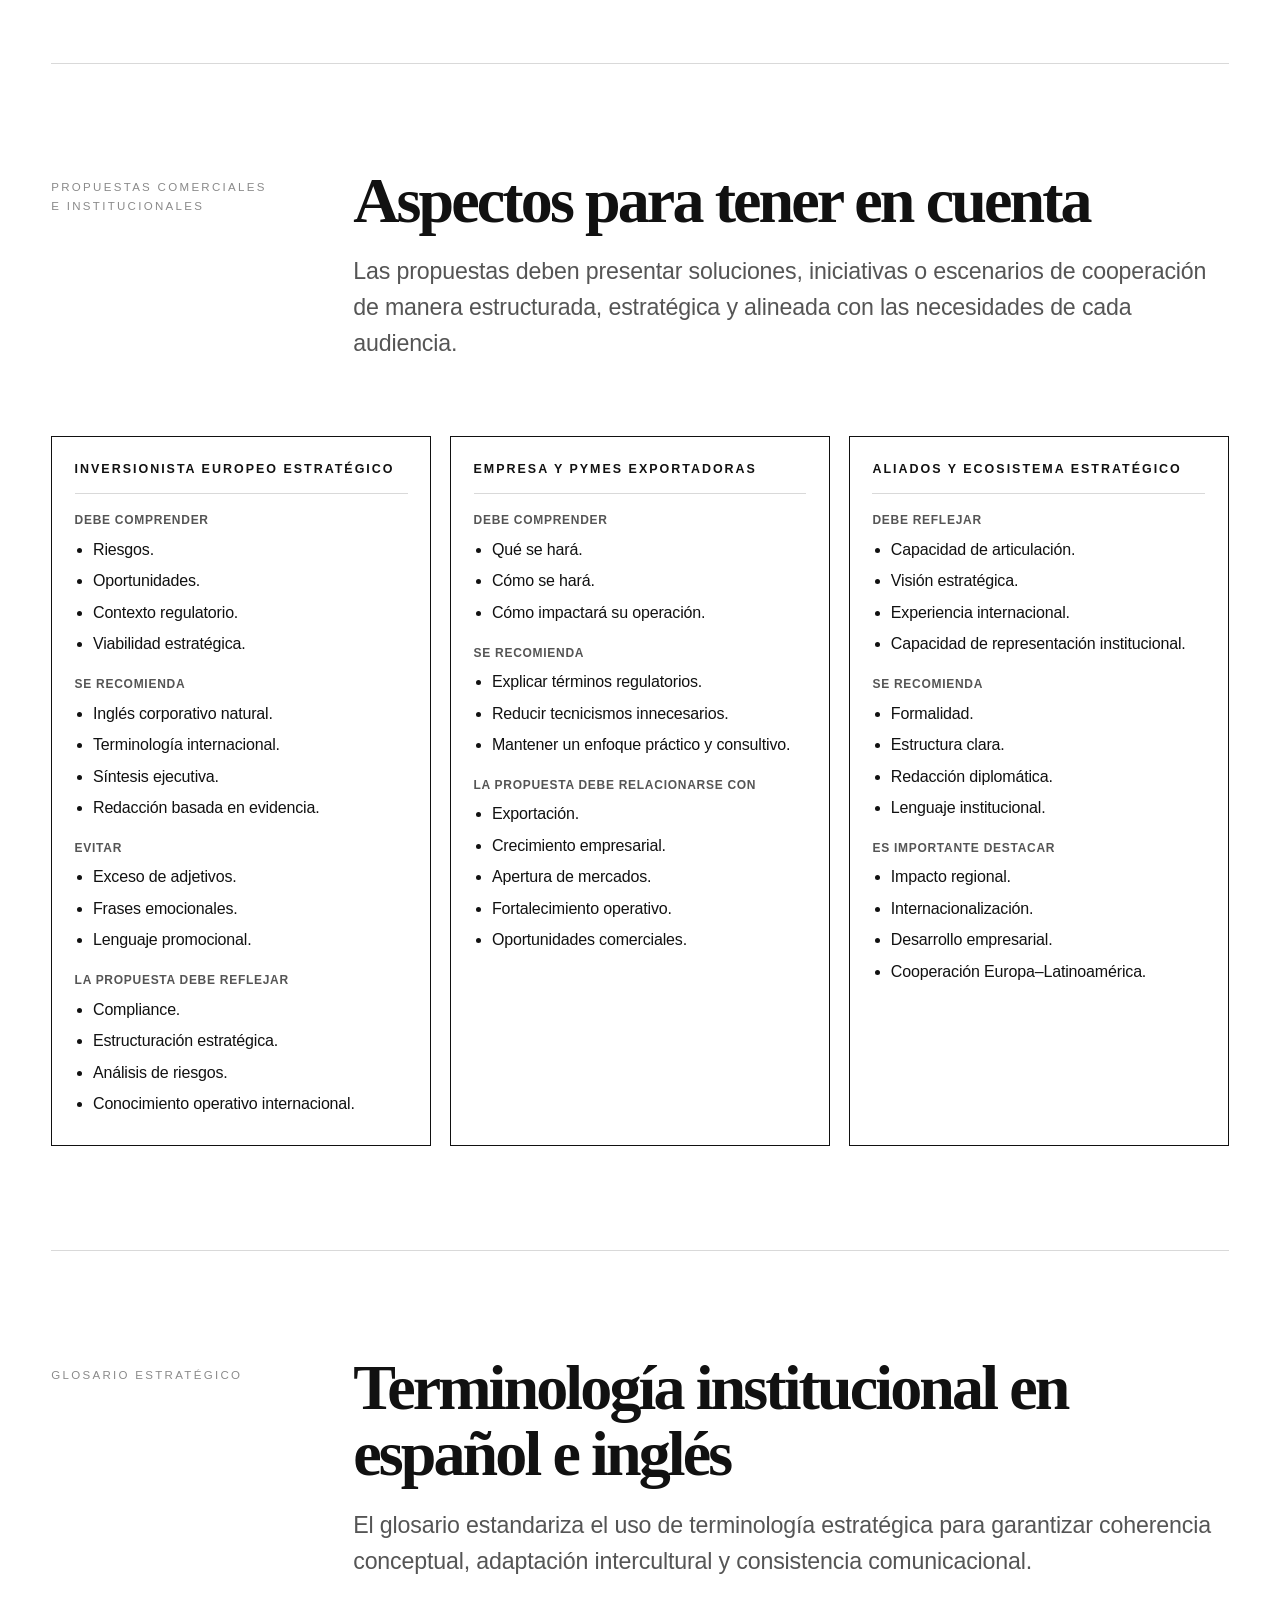
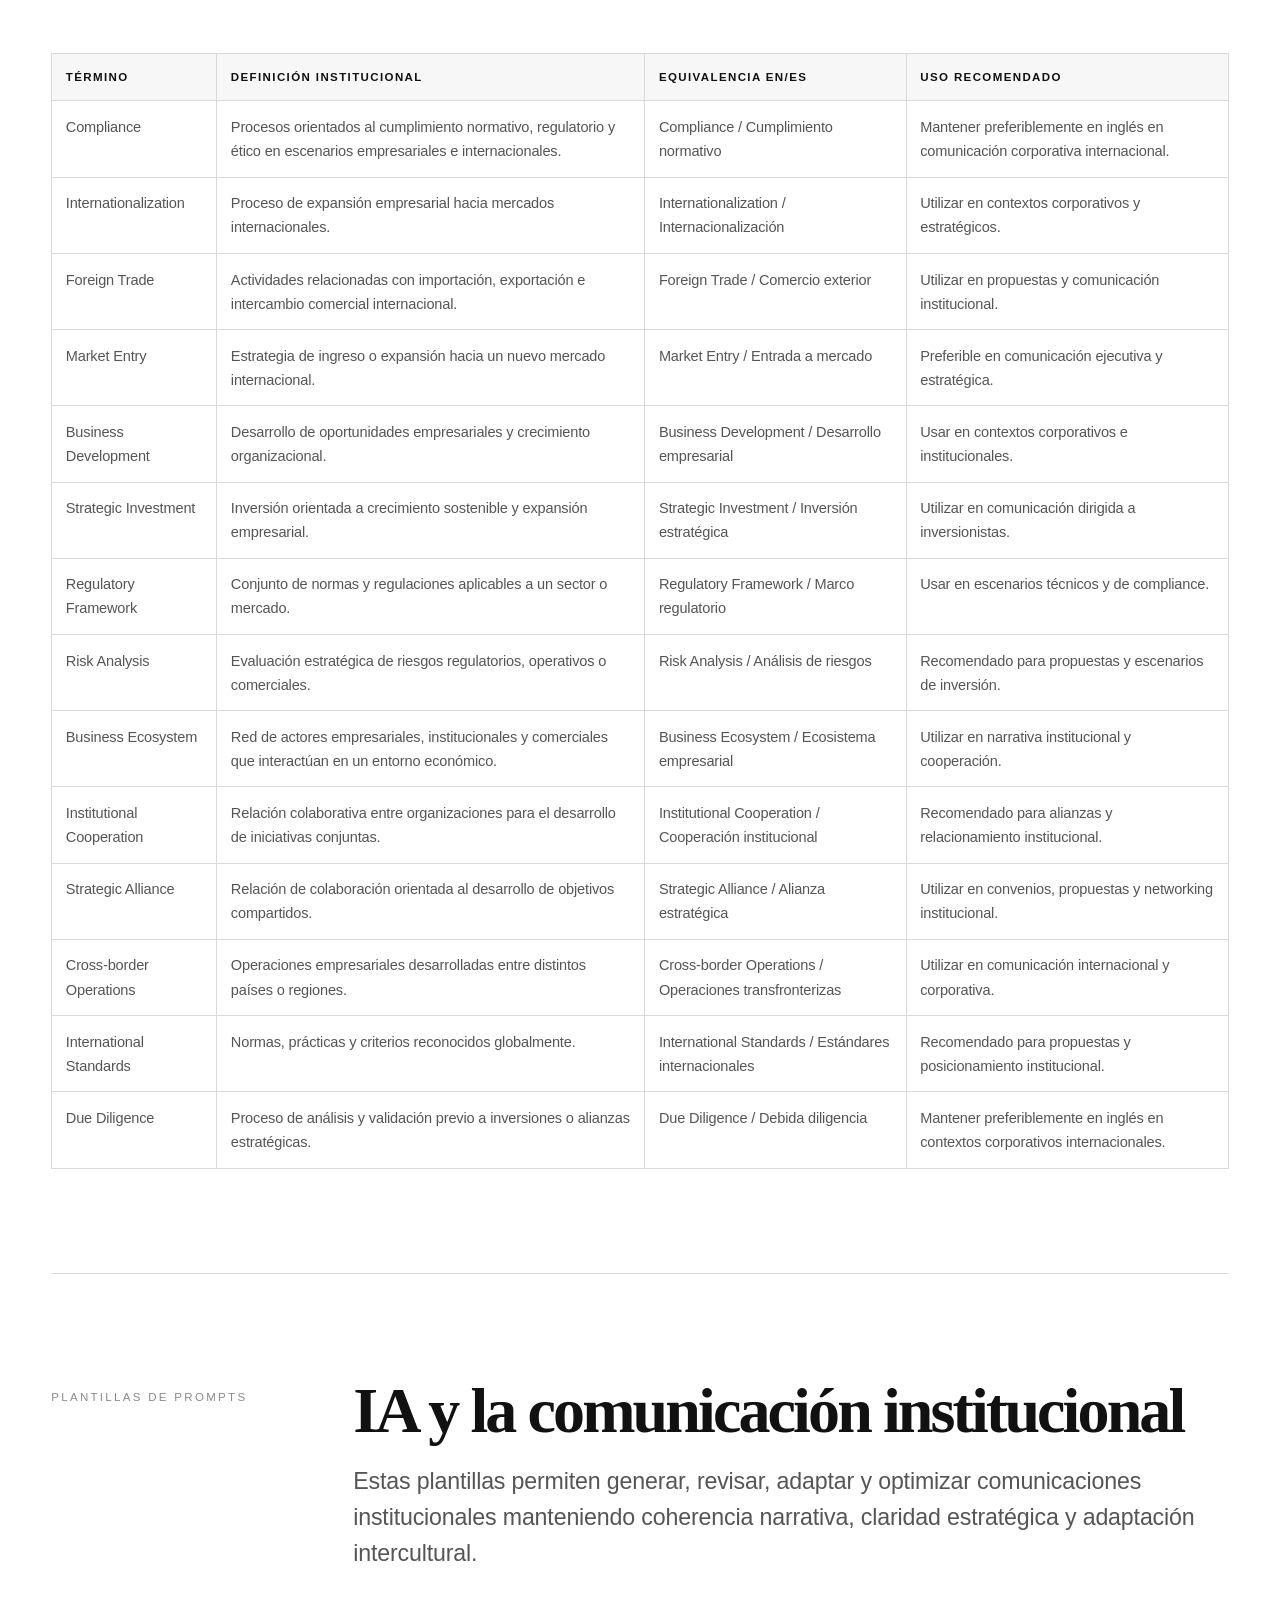
==== commit 3052973a: "Update manual_comunicacion_institucional.html" ====
--- a/proyecto/brida-digital/manual_comunicacion_institucional.html
+++ b/proyecto/brida-digital/manual_comunicacion_institucional.html
@@ -483,7 +483,7 @@
       <div class="section-head">
         <div class="module-label">Módulo I</div>
         <div>
-          <h2>Segmentación de Audiencias Estratégicas</h2>
+          <h2>Segmentación de audiencias estratégicas</h2>
           <p class="lead">
             La comunicación institucional se organiza alrededor de tres perfiles estratégicos: inversionistas europeos, empresas latinoamericanas exportadoras y aliados institucionales del ecosistema empresarial.
           </p>
